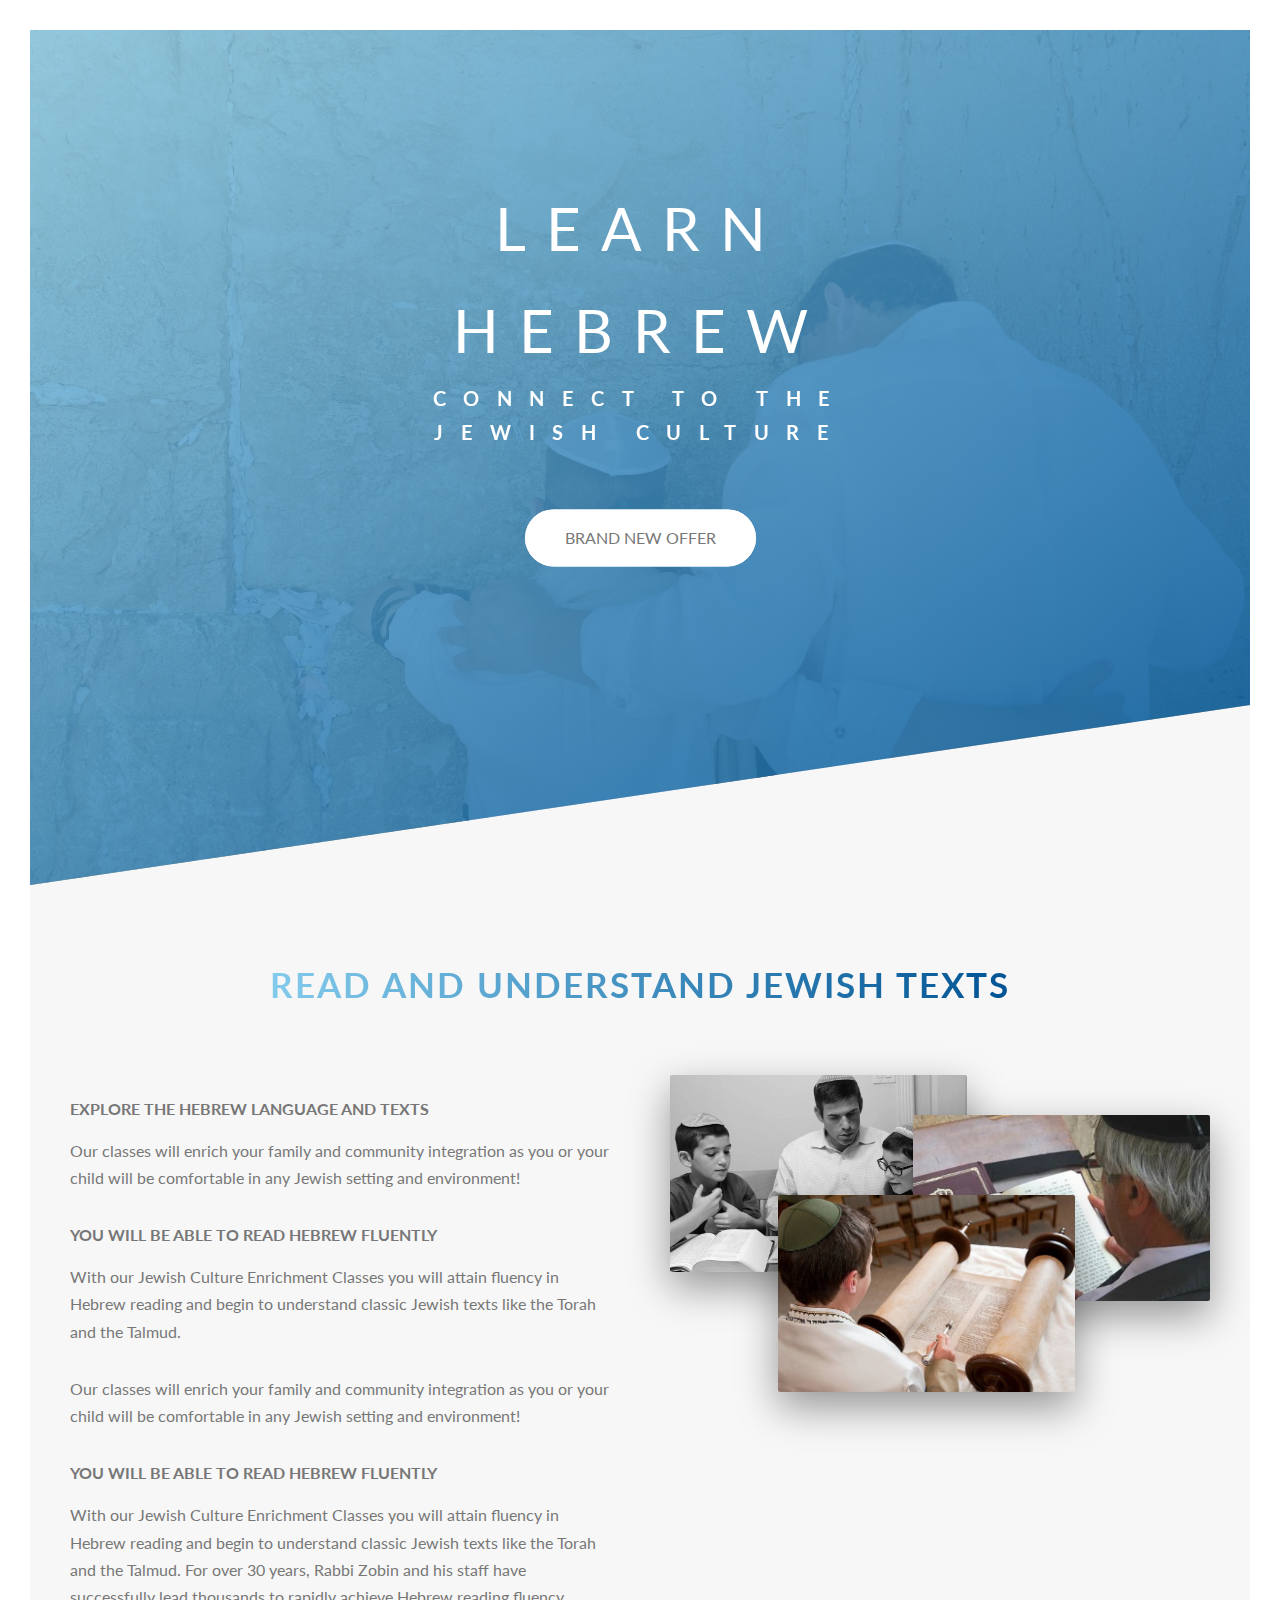
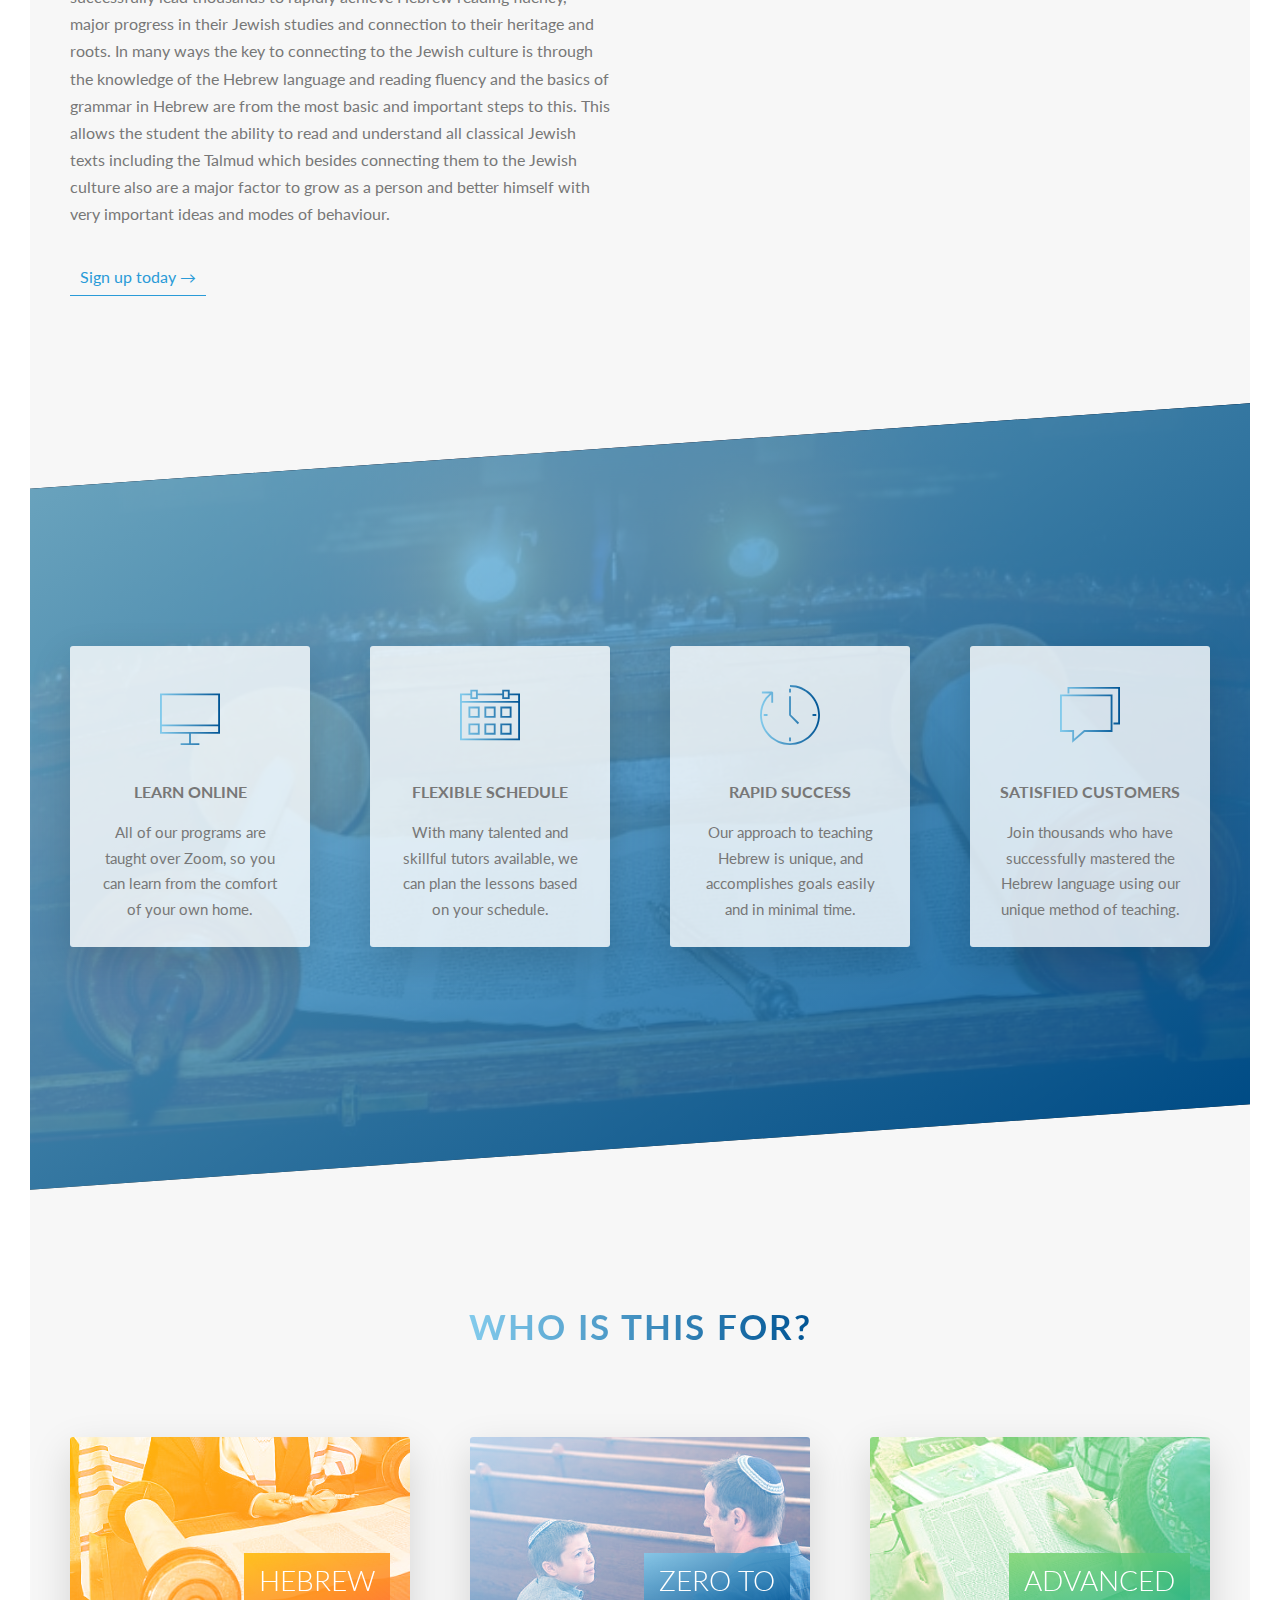
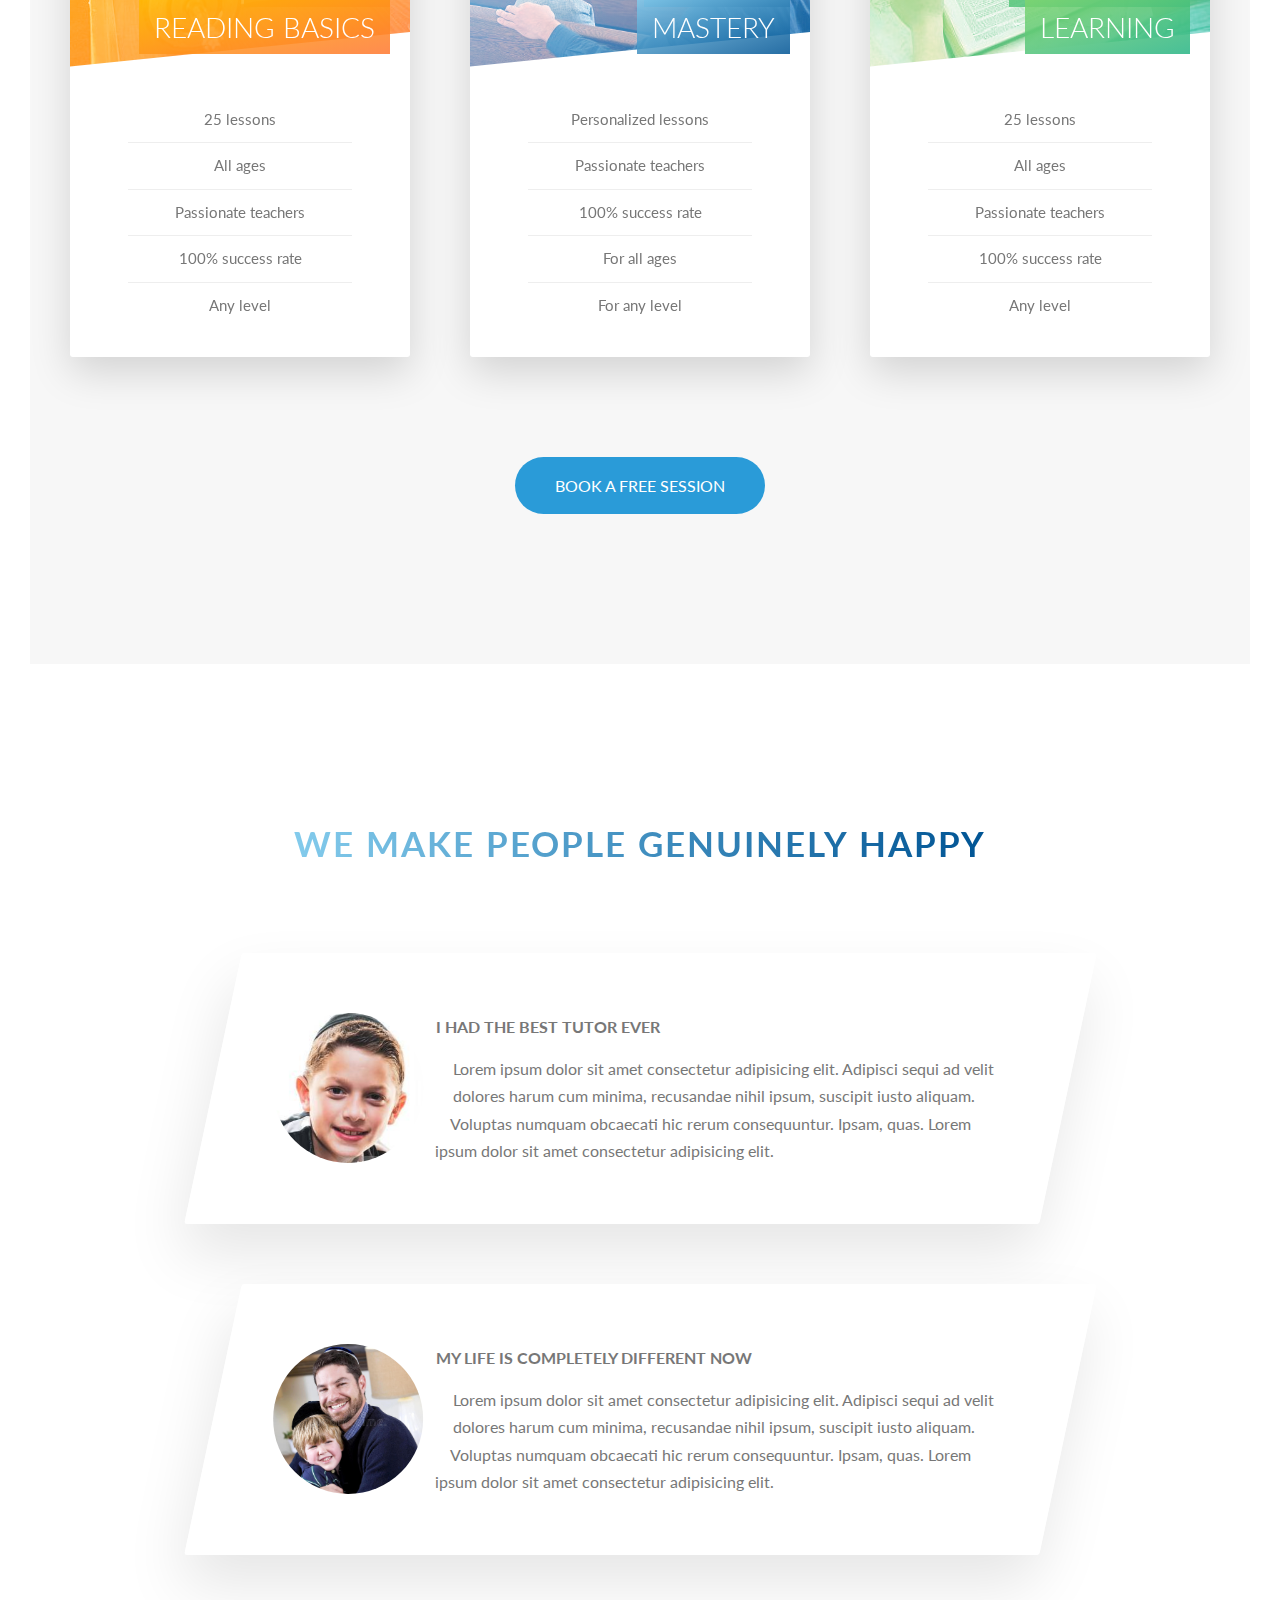
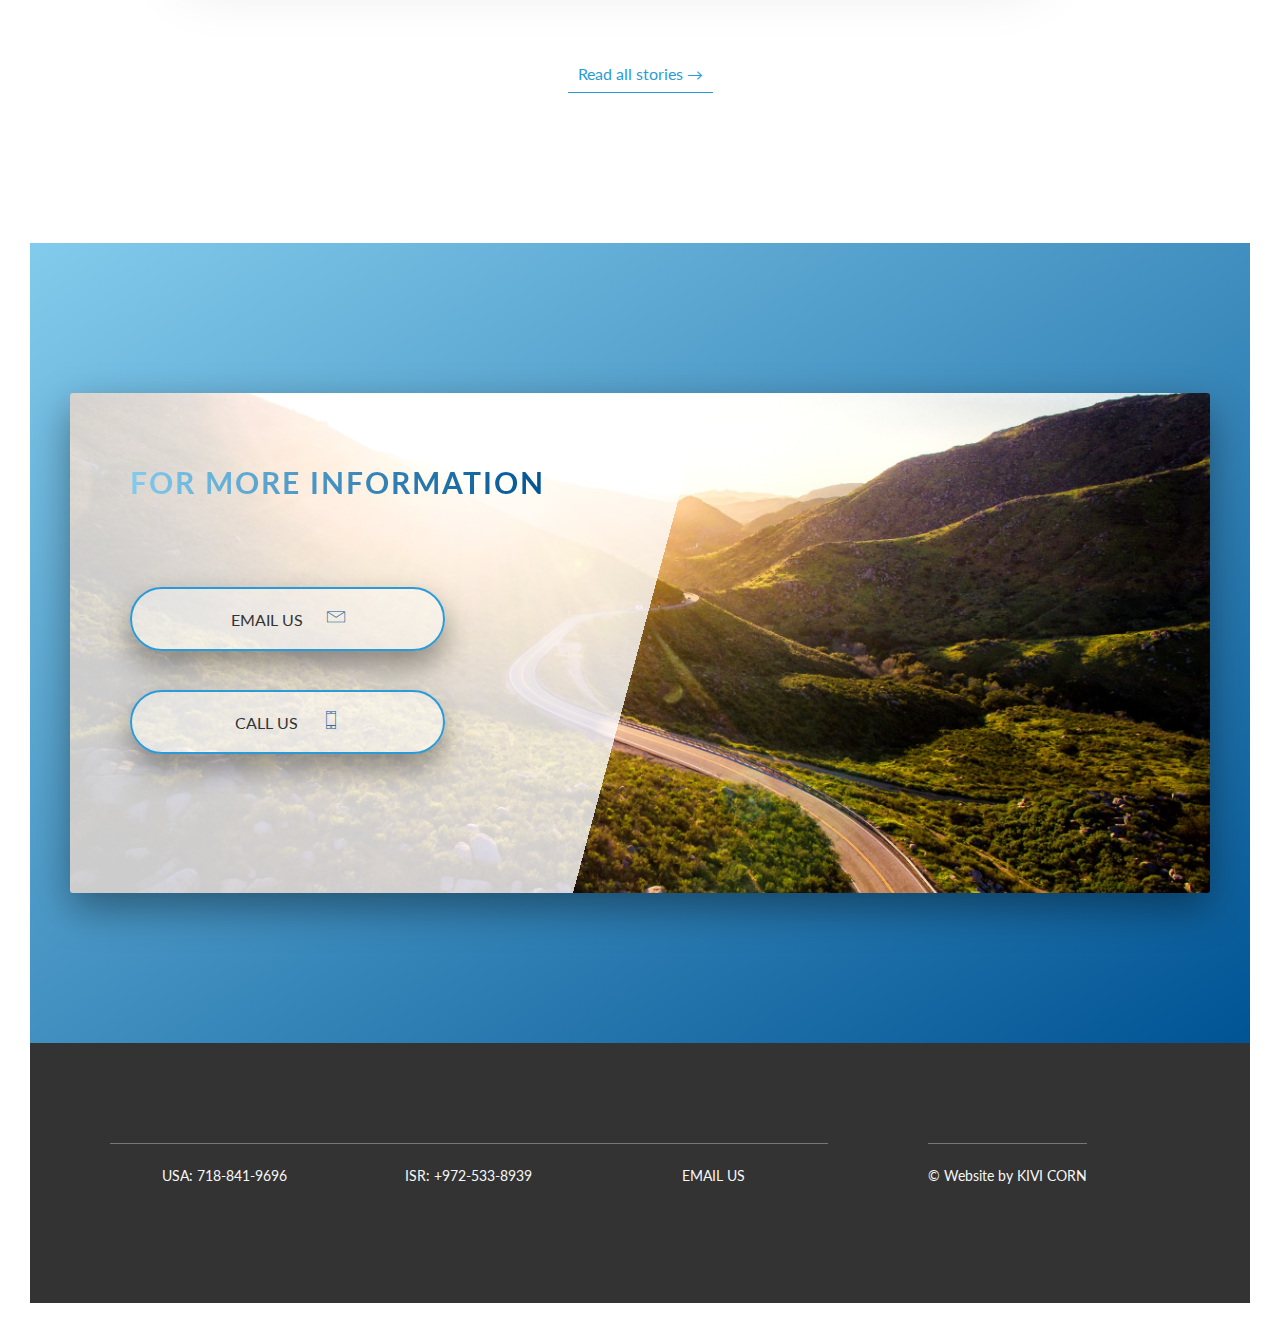
==== index.html @ 51cd217a "Add files via upload" ====
<!DOCTYPE html>
<html lang="en">
    <head>
        <meta charset="UTF-8">
        <meta name="viewport" content="width=device-width, initial-scale=1.0">
        
        <link href="https://fonts.googleapis.com/css?family=Lato:100,300,400,700,900" rel="stylesheet">

        <link rel="stylesheet" href="css/icon-font.css">
        <link rel="stylesheet" href="css/main.css">
        <link rel="icon" type="image/png" href="img/favicon16.ico">
        
        <title>Learn Hebrew and Jewish Texts</title>
    </head>
    <body>
        <header class="header">
            <!-- <div class="header__logo-box">
                <img src="img/logo-white.png" alt="Logo" class="header__logo">
            </div> -->

            <div class="header__text-box">
                <h1 class="heading-primary">
                    <span class="heading-primary--main">Learn Hebrew</span>
                    <span class="heading-primary--sub">Connect to the Jewish culture</span>
                </h1>
                <a href="#" class="btn btn--white btn--animated">Brand New Offer</a>
            </div>
        </header>
        <!-- Improve your reading and understanding of Jewish  -->
        <main>
            <section class="section-about">
                <div class="u-center-text u-margin-bottom-big">
                    <h2 class="heading-secondary">
                        Read and Understand Jewish texts
                    </h2>
                </div>
                <div class="row">
                    <div class="col">
                        <h3 class="heading-tertiary u-margin-bottom-small">Explore the Hebrew language and texts</h3>
                        <p class="paragraph">
                            Our classes will enrich your family and community integration as you or your child will be comfortable in any Jewish setting and environment!
                        </p>
                        <h3 class="heading-tertiary u-margin-bottom-small">You will be able to read Hebrew fluently</h3>
                        <p class="paragraph">
                            With our Jewish Culture Enrichment Classes you will attain fluency in Hebrew reading and begin to understand classic Jewish texts like the Torah and the Talmud.

                            <!-- In many ways the key to connecting to the Jewish culture is through the knowledge of the Hebrew language and reading fluency and the basics of grammar in Hebrew are from the most basic and important steps to this.

                            This allows the student the ability to read and understand all classical Jewish texts including the Talmud which besides connecting them to the Jewish culture also are a major factor to grow as a person and better himself with very important ideas and modes of behaviour. -->
                        </p>
                        <p class="paragraph">
                            Our classes will enrich your family and community integration as you or your child will be comfortable in any Jewish setting and environment!
                        </p>
                        <h3 class="heading-tertiary u-margin-bottom-small">You will be able to read Hebrew fluently</h3>
                        <p class="paragraph">
                            With our Jewish Culture Enrichment Classes you will attain fluency in Hebrew reading and begin to understand classic Jewish texts like the Torah and the Talmud.

                            <!-- In many ways the key to connecting to the Jewish culture is through the knowledge of the Hebrew language and reading fluency and the basics of grammar in Hebrew are from the most basic and important steps to this.

                            This allows the student the ability to read and understand all classical Jewish texts including the Talmud which besides connecting them to the Jewish culture also are a major factor to grow as a person and better himself with very important ideas and modes of behaviour. -->
                            For over 30 years, Rabbi Zobin and his staff have successfully lead thousands to rapidly achieve Hebrew reading fluency, major progress in their Jewish studies and connection to their heritage and roots. In many ways the key to connecting to the Jewish culture is through the knowledge of the Hebrew language and reading fluency and the basics of grammar in Hebrew are from the most basic and important steps to this. This allows the student the ability to read and understand all classical Jewish texts including the Talmud which besides connecting them to the Jewish culture also are a major factor to grow as a person and better himself with very important ideas and modes of behaviour.
                        </p>

                        <a href="#" class="btn-text">Sign up today &rarr;</a>
                    </div>
                    <div class="col">
                        <div class="composition">
                            <img src="img/img5.jpeg" alt="image" class="composition__photo composition__photo--p1">
                            <img src="img/man-praying.jpeg" alt="image" class="composition__photo composition__photo--p2">
                            <img src="img/barmitzvah.jpeg" alt="image" class="composition__photo composition__photo--p3">
                        </div>
                    </div>
                </div>
            </section>

            <section class="section-features">
                <div class="row">
                    <div class="col">
                        <div class="feature-box">
                            <i class="feature-box__icon icon-basic-display"></i>
                            <h3 class="heading-tertiary u-margin-bottom-small">Learn Online</h3>
                            <p class="feature-box__text">
                                All of our programs are taught over Zoom, so you can learn from the comfort of your own home.
                            </p>
                        </div>
                    </div>
                    <div class="col">
                        <div class="feature-box">
                            <i class="feature-box__icon icon-basic-calendar"></i>
                            <h3 class="heading-tertiary u-margin-bottom-small">Flexible Schedule</h3>
                            <p class="feature-box__text">
                                With many talented and skillful tutors available, we can plan the lessons based on your schedule.
                            </p>
                        </div>
                    </div>
                    <div class="col">
                        <div class="feature-box">
                            <i class="feature-box__icon icon-basic-clockwise"></i>
                            <h3 class="heading-tertiary u-margin-bottom-small">Rapid  Success</h3>
                            <p class="feature-box__text">
                                Our approach to teaching Hebrew is unique, and accomplishes goals easily and in minimal time.
                            </p>
                        </div>
                    </div>
                    <div class="col">
                        <div class="feature-box">
                            <i class="feature-box__icon icon-basic-message-multiple"></i>
                            <h3 class="heading-tertiary u-margin-bottom-small">Satisfied Customers</h3>
                            <p class="feature-box__text">
                                Join thousands who have successfully mastered the Hebrew language using our unique method of teaching.
                            </p>
                        </div>
                    </div>
                </div>
            </section>

            <section class="section-tours" id="section-tours">
                <div class="u-center-text u-margin-bottom-big">
                    <h2 class="heading-secondary">
                        Who is this for?
                    </h2>
                </div>

                <div class="row">
                    <div class="col">
                        <div class="card">
                            <div class="card__side card__side--front">
                                <div class="card__picture card__picture--1">
                                    &nbsp;
                                </div>
                                <h4 class="card__heading">
                                    <span class="card__heading-span card__heading-span--1">Hebrew Reading Basics</span>
                                    
                                </h4>
                                <div class="card__details">
                                    <ul>
                                        <li>25 lessons</li>
                                        <li>All ages</li>
                                        <li>Passionate teachers</li>
                                        <li>100% success rate</li>
                                        <li>Any level</li>
                                    </ul>
                                </div>
                            </div>
                            <div class="card__side card__side--back card__side--back-1">
                                <div class="card__cta">
                                    <div class="card__price-box">
                                        <p class="card__price-only">Only</p>
                                        <p class="card__price-value">$297</p>
                                    </div>
                                    <a href="#popup" class="btn btn--white">Book now!</a>
                                </div>
                            </div>
                        </div>
                    </div>
                    <div class="col">
                        <div class="card">
                            <div class="card__side card__side--front">
                                <div class="card__picture card__picture--2">
                                    &nbsp;
                                </div>
                                <h4 class="card__heading">
                                    <span class="card__heading-span card__heading-span--2">Zero to Mastery</span>
                                    
                                </h4>
                                <div class="card__details">
                                    <ul>
                                        <li>Personalized lessons</li>
                                        <li>Passionate teachers</li>
                                        <li>100% success rate</li>
                                        <li>For all ages</li>
                                        <li>For any level</li>
                                    </ul>
                                </div>
                            </div>
                            <div class="card__side card__side--back card__side--back-2">
                                <div class="card__cta">
                                    <div class="card__price-box">
                                        <p class="card__price-only">$497</p>
                                        <p class="card__price-value">FREE</p>
                                    </div>
                                    <a href="#popup" class="btn btn--white">Book now!</a>
                                </div>
                            </div>
                        </div>
                    </div>
                    <div class="col">
                        <div class="card">
                            <div class="card__side card__side--front">
                                <div class="card__picture card__picture--3">
                                    &nbsp;
                                </div>
                                <h4 class="card__heading">
                                    <span class="card__heading-span card__heading-span--3">Advanced Learning</span>
                                    
                                </h4>
                                <div class="card__details">
                                    <ul>
                                        <li>25 lessons</li>
                                        <li>All ages</li>
                                        <li>Passionate teachers</li>
                                        <li>100% success rate</li>
                                        <li>Any level</li>
                                    </ul>
                                </div>
                            </div>
                            <div class="card__side card__side--back card__side--back-3">
                                <div class="card__cta">
                                    <div class="card__price-box">
                                        <p class="card__price-only">Only</p>
                                        <p class="card__price-value">$897</p>
                                    </div>
                                    <a href="#popup" class="btn btn--white">Book now!</a>
                                </div>
                            </div>
                        </div>
                    </div>
                </div>

                <div class="u-center-text u-margin-top-huge">
                    <a href="#" class="btn btn--green">Book a Free session</a>
                </div>

            </section>

            <section class="section-stories">
                <div class="bg-video">
                    <video class="bg-video__content" autoplay muted loop>
                        <source src="img/headphones.mp4" type="video/mp4">
                        <!-- <source src="./img/video.webm" type="video/webm"> -->
                            Your browser is not supported!
                    </video>
                </div>

                <div class="u-center-text u-margin-bottom-big">
                    <h2 class="heading-secondary">
                        We make people genuinely happy
                    </h2>
                </div>

                <div class="row">
                    <div class="story">
                        <figure class="story__shape">
                            <img class="story__image story__image--1" src="img/boy.jpeg" alt="Person on a tour">
                            <figcaption class="story__caption">David stein</figcaption>
                        </figure>
                        <div class="story__text">
                            <h3 class="heading-tertiary u-margin-bottom-small">I had the best tutor ever</h3>
                            <p>
                                Lorem ipsum dolor sit amet consectetur adipisicing elit. Adipisci sequi ad velit dolores harum cum minima, recusandae nihil ipsum, suscipit iusto aliquam. Voluptas numquam obcaecati hic rerum consequuntur. Ipsam, quas.
                                Lorem ipsum dolor sit amet consectetur adipisicing elit.
                            </p>
                        </div>
                    </div>
                    <div class="story">
                        <figure class="story__shape">
                            <img class="story__image story__image--2" src="img/fatherandson.jpeg" alt="Person on a tour">
                            <figcaption class="story__caption">Mark Fabian</figcaption>
                        </figure>
                        <div class="story__text">
                            <h3 class="heading-tertiary u-margin-bottom-small">My life is completely different now</h3>
                            <p>
                                Lorem ipsum dolor sit amet consectetur adipisicing elit. Adipisci sequi ad velit dolores harum cum minima, recusandae nihil ipsum, suscipit iusto aliquam. Voluptas numquam obcaecati hic rerum consequuntur. Ipsam, quas.
                                Lorem ipsum dolor sit amet consectetur adipisicing elit.
                            </p>
                        </div>
                    </div>
                </div>

                <div class="u-center-text u-margin-top-huge">
                    <a href="#" class="btn-text">Read all stories &rarr;</a>
                </div>
            </section>

            <section class="section-contact">
                <div class="row">
                    <div class="contact">
                        <div class="contact__info">
                            <div class="u-margin-bottom-medium">
                                <h2 class="heading-secondary contact__heading">
                                    For More Information
                                </h2>
                            </div>
                            <!-- <div class="contact__item">
                                <a class="contact__link contact__link--1 btn" href="#" target="blank">
                                    Book a Free Lesson <i class="icon-basic-calendar contact__icon"></i>
                                </a>
                            </div> -->
                            <div class="contact__item">
                                <a class="contact__link contact__link--2 btn" href="mailto:machonkriah@gmail.com" target="blank">
                                    Email us <i class="icon-basic-mail contact__icon"></i>
                                </a>
                            </div>
                            <div class="contact__item">
                                <a class="contact__link contact__link--3 btn" href="tel:+17188419696" target="blank">
                                    Call us <i class="icon-basic-smartphone contact__icon"></i>
                                </a>
                            </div>
                        </div>
                    </div>
                </div>
            </section>
        </main>
        <footer class="footer">
            <div class="row">
                <div class="footer__col--1">
                    <div class="footer__navigation">
                        <ul class="footer__list">
                            <li class="footer__item"><a href="tel:+17188419696" class="footer__link">USA: 718-841-9696</a></li>
                            <li class="footer__item"><a href="tel:+9725338939" class="footer__link">ISR: +972-533-8939</a></li>
                            <li class="footer__item"><a href="mailto:machonkriah@gmail.com" class="footer__link">Email us</a></li>
                        </ul>
                    </div>
                </div>
                <div class="footer__col--2">
                    <p class="footer__copyright">
                        &copy Website by <a href="mailto:developer@bykivi.com" target="blank" class="footer__link">Kivi Corn</a>
                    </p>
                </div>
            </div>
        </footer>

        <div class="popup" id="popup">
            <div class="popup__content">
                <div class="popup__left">
                    <img src="img/kosel.jpeg" alt="tora photo" class="popup__img">
                    <img src="img/barmitzvah.jpeg" alt="tora photo" class="popup__img">
                </div>
                <div class="popup__right">
                    <a href="#section-tours" class="popup__close">&times;</a>
                    <h2 class="heading-secondary u-margin-bottom-small">Start learning now</h2>
                    <h3 class="heading-tertiary u-margin-bottom-small">Brand New Offer! &ndash; Free Sessions with our friendly staff</h3>
                    <p class="popup__text">
                        For over 30 years, Rabbi Zobin and his staff have successfully lead thousands to rapidly achieve Hebrew reading fluency, major progress in their Jewish studies and connection to their heritage and roots.
                        In many ways the key to connecting to the Jewish culture is through the knowledge of the Hebrew language and reading fluency and the basics of grammar in Hebrew are from the most basic and important steps to this.
                        This allows the student the ability to read and understand all classical Jewish texts including the Talmud which besides connecting them to the Jewish culture also are a major factor to grow as a person and better himself with very important ideas and modes of behaviour. 
                    </p>
                    <a href="#" class="btn btn--green">Book now</a>
                </div>
            </div>
        </div>
    </body>
</html>
---- css/icon-font.css ----
@charset "UTF-8";

@font-face {
  font-family: "linea-basic-10";
  src: url("fonts/linea-basic-10.eot");
  src: url("fonts/linea-basic-10.eot?#iefix") format("embedded-opentype"),
    url("fonts/linea-basic-10.woff") format("woff"),
    url("fonts/linea-basic-10.ttf") format("truetype"),
    url("fonts/linea-basic-10.svg#linea-basic-10") format("svg");
  font-weight: normal;
  font-style: normal;
}

[data-icon]:before {
  font-family: "linea-basic-10" !important;
  content: attr(data-icon);
  font-style: normal !important;
  font-weight: normal !important;
  font-variant: normal !important;
  text-transform: none !important;
  speak: none;
  line-height: 1;
  -webkit-font-smoothing: antialiased;
  -moz-osx-font-smoothing: grayscale;
}

[class^="icon-"]:before,
[class*=" icon-"]:before {
  font-family: "linea-basic-10" !important;
  font-style: normal !important;
  font-weight: normal !important;
  font-variant: normal !important;
  text-transform: none !important;
  speak: none;
  line-height: 1;
  -webkit-font-smoothing: antialiased;
  -moz-osx-font-smoothing: grayscale;
}

.icon-basic-accelerator:before {
  content: "a";
}
.icon-basic-alarm:before {
  content: "b";
}
.icon-basic-anchor:before {
  content: "c";
}
.icon-basic-anticlockwise:before {
  content: "d";
}
.icon-basic-archive:before {
  content: "e";
}
.icon-basic-archive-full:before {
  content: "f";
}
.icon-basic-ban:before {
  content: "g";
}
.icon-basic-battery-charge:before {
  content: "h";
}
.icon-basic-battery-empty:before {
  content: "i";
}
.icon-basic-battery-full:before {
  content: "j";
}
.icon-basic-battery-half:before {
  content: "k";
}
.icon-basic-bolt:before {
  content: "l";
}
.icon-basic-book:before {
  content: "m";
}
.icon-basic-book-pen:before {
  content: "n";
}
.icon-basic-book-pencil:before {
  content: "o";
}
.icon-basic-bookmark:before {
  content: "p";
}
.icon-basic-calculator:before {
  content: "q";
}
.icon-basic-calendar:before {
  content: "r";
}
.icon-basic-cards-diamonds:before {
  content: "s";
}
.icon-basic-cards-hearts:before {
  content: "t";
}
.icon-basic-case:before {
  content: "u";
}
.icon-basic-chronometer:before {
  content: "v";
}
.icon-basic-clessidre:before {
  content: "w";
}
.icon-basic-clock:before {
  content: "x";
}
.icon-basic-clockwise:before {
  content: "y";
}
.icon-basic-cloud:before {
  content: "z";
}
.icon-basic-clubs:before {
  content: "A";
}
.icon-basic-compass:before {
  content: "B";
}
.icon-basic-cup:before {
  content: "C";
}
.icon-basic-diamonds:before {
  content: "D";
}
.icon-basic-display:before {
  content: "E";
}
.icon-basic-download:before {
  content: "F";
}
.icon-basic-exclamation:before {
  content: "G";
}
.icon-basic-eye:before {
  content: "H";
}
.icon-basic-eye-closed:before {
  content: "I";
}
.icon-basic-female:before {
  content: "J";
}
.icon-basic-flag1:before {
  content: "K";
}
.icon-basic-flag2:before {
  content: "L";
}
.icon-basic-floppydisk:before {
  content: "M";
}
.icon-basic-folder:before {
  content: "N";
}
.icon-basic-folder-multiple:before {
  content: "O";
}
.icon-basic-gear:before {
  content: "P";
}
.icon-basic-geolocalize-01:before {
  content: "Q";
}
.icon-basic-geolocalize-05:before {
  content: "R";
}
.icon-basic-globe:before {
  content: "S";
}
.icon-basic-gunsight:before {
  content: "T";
}
.icon-basic-hammer:before {
  content: "U";
}
.icon-basic-headset:before {
  content: "V";
}
.icon-basic-heart:before {
  content: "W";
}
.icon-basic-heart-broken:before {
  content: "X";
}
.icon-basic-helm:before {
  content: "Y";
}
.icon-basic-home:before {
  content: "Z";
}
.icon-basic-info:before {
  content: "0";
}
.icon-basic-ipod:before {
  content: "1";
}
.icon-basic-joypad:before {
  content: "2";
}
.icon-basic-key:before {
  content: "3";
}
.icon-basic-keyboard:before {
  content: "4";
}
.icon-basic-laptop:before {
  content: "5";
}
.icon-basic-life-buoy:before {
  content: "6";
}
.icon-basic-lightbulb:before {
  content: "7";
}
.icon-basic-link:before {
  content: "8";
}
.icon-basic-lock:before {
  content: "9";
}
.icon-basic-lock-open:before {
  content: "!";
}
.icon-basic-magic-mouse:before {
  content: '"';
}
.icon-basic-magnifier:before {
  content: "#";
}
.icon-basic-magnifier-minus:before {
  content: "$";
}
.icon-basic-magnifier-plus:before {
  content: "%";
}
.icon-basic-mail:before {
  content: "&";
}
.icon-basic-mail-multiple:before {
  content: "'";
}
.icon-basic-mail-open:before {
  content: "(";
}
.icon-basic-mail-open-text:before {
  content: ")";
}
.icon-basic-male:before {
  content: "*";
}
.icon-basic-map:before {
  content: "+";
}
.icon-basic-message:before {
  content: ",";
}
.icon-basic-message-multiple:before {
  content: "-";
}
.icon-basic-message-txt:before {
  content: ".";
}
.icon-basic-mixer2:before {
  content: "/";
}
.icon-basic-mouse:before {
  content: ":";
}
.icon-basic-notebook:before {
  content: ";";
}
.icon-basic-notebook-pen:before {
  content: "<";
}
.icon-basic-notebook-pencil:before {
  content: "=";
}
.icon-basic-paperplane:before {
  content: ">";
}
.icon-basic-pencil-ruler:before {
  content: "?";
}
.icon-basic-pencil-ruler-pen:before {
  content: "@";
}
.icon-basic-photo:before {
  content: "[";
}
.icon-basic-picture:before {
  content: "]";
}
.icon-basic-picture-multiple:before {
  content: "^";
}
.icon-basic-pin1:before {
  content: "_";
}
.icon-basic-pin2:before {
  content: "`";
}
.icon-basic-postcard:before {
  content: "{";
}
.icon-basic-postcard-multiple:before {
  content: "|";
}
.icon-basic-printer:before {
  content: "}";
}
.icon-basic-question:before {
  content: "~";
}
.icon-basic-rss:before {
  content: "\\";
}
.icon-basic-server:before {
  content: "\e000";
}
.icon-basic-server2:before {
  content: "\e001";
}
.icon-basic-server-cloud:before {
  content: "\e002";
}
.icon-basic-server-download:before {
  content: "\e003";
}
.icon-basic-server-upload:before {
  content: "\e004";
}
.icon-basic-settings:before {
  content: "\e005";
}
.icon-basic-share:before {
  content: "\e006";
}
.icon-basic-sheet:before {
  content: "\e007";
}
.icon-basic-sheet-multiple:before {
  content: "\e008";
}
.icon-basic-sheet-pen:before {
  content: "\e009";
}
.icon-basic-sheet-pencil:before {
  content: "\e00a";
}
.icon-basic-sheet-txt:before {
  content: "\e00b";
}
.icon-basic-signs:before {
  content: "\e00c";
}
.icon-basic-smartphone:before {
  content: "\e00d";
}
.icon-basic-spades:before {
  content: "\e00e";
}
.icon-basic-spread:before {
  content: "\e00f";
}
.icon-basic-spread-bookmark:before {
  content: "\e010";
}
.icon-basic-spread-text:before {
  content: "\e011";
}
.icon-basic-spread-text-bookmark:before {
  content: "\e012";
}
.icon-basic-star:before {
  content: "\e013";
}
.icon-basic-tablet:before {
  content: "\e014";
}
.icon-basic-target:before {
  content: "\e015";
}
.icon-basic-todo:before {
  content: "\e016";
}
.icon-basic-todo-pen:before {
  content: "\e017";
}
.icon-basic-todo-pencil:before {
  content: "\e018";
}
.icon-basic-todo-txt:before {
  content: "\e019";
}
.icon-basic-todolist-pen:before {
  content: "\e01a";
}
.icon-basic-todolist-pencil:before {
  content: "\e01b";
}
.icon-basic-trashcan:before {
  content: "\e01c";
}
.icon-basic-trashcan-full:before {
  content: "\e01d";
}
.icon-basic-trashcan-refresh:before {
  content: "\e01e";
}
.icon-basic-trashcan-remove:before {
  content: "\e01f";
}
.icon-basic-upload:before {
  content: "\e020";
}
.icon-basic-usb:before {
  content: "\e021";
}
.icon-basic-video:before {
  content: "\e022";
}
.icon-basic-watch:before {
  content: "\e023";
}
.icon-basic-webpage:before {
  content: "\e024";
}
.icon-basic-webpage-img-txt:before {
  content: "\e025";
}
.icon-basic-webpage-multiple:before {
  content: "\e026";
}
.icon-basic-webpage-txt:before {
  content: "\e027";
}
.icon-basic-world:before {
  content: "\e028";
}
---- css/main.css ----
@-webkit-keyframes moveInLeft {
  0% {
    opacity: 0;
    -webkit-transform: translateX(-10rem);
            transform: translateX(-10rem);
  }
  80% {
    -webkit-transform: translateX(1rem);
            transform: translateX(1rem);
  }
  100% {
    opacity: 1;
    -webkit-transform: translateX(0);
            transform: translateX(0);
  }
}

@keyframes moveInLeft {
  0% {
    opacity: 0;
    -webkit-transform: translateX(-10rem);
            transform: translateX(-10rem);
  }
  80% {
    -webkit-transform: translateX(1rem);
            transform: translateX(1rem);
  }
  100% {
    opacity: 1;
    -webkit-transform: translateX(0);
            transform: translateX(0);
  }
}

@-webkit-keyframes moveInRight {
  0% {
    opacity: 0;
    -webkit-transform: translateX(10rem);
            transform: translateX(10rem);
  }
  80% {
    -webkit-transform: translateX(-1rem);
            transform: translateX(-1rem);
  }
  100% {
    opacity: 1;
    -webkit-transform: translateX(0);
            transform: translateX(0);
  }
}

@keyframes moveInRight {
  0% {
    opacity: 0;
    -webkit-transform: translateX(10rem);
            transform: translateX(10rem);
  }
  80% {
    -webkit-transform: translateX(-1rem);
            transform: translateX(-1rem);
  }
  100% {
    opacity: 1;
    -webkit-transform: translateX(0);
            transform: translateX(0);
  }
}

@-webkit-keyframes moveInBottom {
  0% {
    opacity: 0;
    -webkit-transform: translateY(3rem);
            transform: translateY(3rem);
  }
  100% {
    opacity: 1;
    -webkit-transform: translateX(0);
            transform: translateX(0);
  }
}

@keyframes moveInBottom {
  0% {
    opacity: 0;
    -webkit-transform: translateY(3rem);
            transform: translateY(3rem);
  }
  100% {
    opacity: 1;
    -webkit-transform: translateX(0);
            transform: translateX(0);
  }
}

*,
*::after,
*::before {
  margin: 0;
  padding: 0;
  -webkit-box-sizing: inherit;
          box-sizing: inherit;
}

html {
  font-size: 62.5%;
}

body {
  -webkit-box-sizing: border-box;
          box-sizing: border-box;
}

body {
  font-family: "Lato", sans-serif;
  font-weight: 400;
  line-height: 1.7;
  color: #777;
  padding: 3rem;
}

.heading-primary {
  color: #fff;
  text-transform: uppercase;
  -webkit-backface-visibility: hidden;
          backface-visibility: hidden;
  margin-bottom: 6rem;
}

.heading-primary--main {
  display: block;
  font-size: 6rem;
  font-weight: 400;
  letter-spacing: 2rem;
  -webkit-animation: moveInLeft 1s ease-out;
          animation: moveInLeft 1s ease-out;
}

.heading-primary--sub {
  display: block;
  font-size: 2rem;
  font-weight: 700;
  letter-spacing: 1.75rem;
  -webkit-animation: moveInRight 1s ease-out;
          animation: moveInRight 1s ease-out;
}

.heading-secondary {
  font-size: 3.5rem;
  text-transform: uppercase;
  font-weight: 700;
  background-image: -webkit-gradient(linear, left top, right top, from(#83cbec), to(#005494));
  background-image: linear-gradient(to right, #83cbec, #005494);
  display: inline-block;
  -webkit-background-clip: text;
  color: transparent;
  letter-spacing: 2px;
  -webkit-transition: all 0.2s;
  transition: all 0.2s;
}

.heading-secondary:hover {
  -webkit-transform: skewY(2deg) skewX(15deg) scale(1.1);
          transform: skewY(2deg) skewX(15deg) scale(1.1);
  text-shadow: 0.5rem 1rem 2rem rgba(0, 0, 0, 0.2);
}

.heading-tertiary {
  font-size: 1.6rem;
  font-weight: 700;
  text-transform: uppercase;
}

.paragraph {
  font-size: 1.6rem;
}

.paragraph:not(:last-child) {
  margin-bottom: 3rem;
}

.u-center-text {
  text-align: center;
}

.u-margin-bottom-small {
  margin-bottom: 1.5rem;
}

.u-margin-bottom-medium {
  margin-bottom: 4rem;
}

.u-margin-bottom-big {
  margin-bottom: 8rem;
}

.u-margin-top-big {
  margin-top: 8rem;
}

.u-margin-top-huge {
  margin-top: 10rem;
}

.bg-video {
  position: absolute;
  top: 0;
  left: 0;
  height: 100%;
  width: 100%;
  z-index: -1;
  opacity: 0.4;
  overflow: hidden;
}

.bg-video__content {
  height: 100%;
  width: 100%;
  -o-object-fit: cover;
     object-fit: cover;
}

.btn:link, .btn:visited {
  text-transform: uppercase;
  text-decoration: none;
  padding: 1.5rem 4rem;
  display: inline-block;
  border-radius: 10rem;
  -webkit-transition: all 0.2s ease-out;
  transition: all 0.2s ease-out;
  position: relative;
  font-size: 1.6rem;
}

.btn:hover {
  -webkit-transform: translateY(-3px);
          transform: translateY(-3px);
  -webkit-box-shadow: 0 1rem 2rem rgba(0, 0, 0, 0.2);
          box-shadow: 0 1rem 2rem rgba(0, 0, 0, 0.2);
}

.btn:hover::after {
  -webkit-transform: scaleX(1.4) scaleY(1.6);
          transform: scaleX(1.4) scaleY(1.6);
  opacity: 0;
}

.btn:active {
  -webkit-transform: translateY(-1px);
          transform: translateY(-1px);
  -webkit-box-shadow: 0 0.5rem 1rem rgba(0, 0, 0, 0.2);
          box-shadow: 0 0.5rem 1rem rgba(0, 0, 0, 0.2);
}

.btn--white {
  background-color: #fff;
  color: #777;
}

.btn--white::after {
  background-color: #fff;
}

.btn--green {
  background-color: #2a9bd8;
  color: #fff;
}

.btn--green::after {
  background-color: #2a9bd8;
}

.btn::after {
  content: "";
  display: inline-block;
  height: 100%;
  width: 100%;
  border-radius: 10rem;
  position: absolute;
  top: 0;
  left: 0;
  z-index: -1;
  -webkit-transition: all 0.4s ease-out;
  transition: all 0.4s ease-out;
}

.btn--animated {
  -webkit-animation: moveInBottom 0.5s ease-out 0.75s;
          animation: moveInBottom 0.5s ease-out 0.75s;
  -webkit-animation-fill-mode: backwards;
          animation-fill-mode: backwards;
}

.btn-text:link, .btn-text:visited {
  color: #2a9bd8;
  display: inline-block;
  text-decoration: none;
  border-bottom: 1px solid #2a9bd8;
  padding: 0.5rem 1rem;
  font-size: 1.6rem;
  -webkit-transition: all 0.2s;
  transition: all 0.2s;
}

.btn-text:hover {
  background: #2a9bd8;
  color: #fff;
  -webkit-box-shadow: 0 1rem 2rem rgba(0, 0, 0, 0.15);
          box-shadow: 0 1rem 2rem rgba(0, 0, 0, 0.15);
  -webkit-transform: translateY(-2px);
          transform: translateY(-2px);
}

.btn-text:active {
  -webkit-box-shadow: 0 0.5rem 1rem rgba(0, 0, 0, 0.15);
          box-shadow: 0 0.5rem 1rem rgba(0, 0, 0, 0.15);
  -webkit-transform: translateY(0);
          transform: translateY(0);
}

.contact__link {
  display: inline-block;
  width: 70%;
  padding: 1.8rem;
  -webkit-box-shadow: 0 1.5rem 3rem rgba(0, 0, 0, 0.4);
          box-shadow: 0 1.5rem 3rem rgba(0, 0, 0, 0.4);
  color: #eee;
  text-align: center;
  text-transform: capitalize;
  text-decoration: none;
  font-size: 1.8rem;
  border: 2px solid #2a9bd8;
  color: #333;
  background-color: rgba(255, 255, 255, 0.4);
}

.contact__link::after {
  background-color: #eee;
}

.composition {
  position: relative;
}

.composition__photo {
  width: 55%;
  -webkit-box-shadow: 0 1.5rem 4rem rgba(0, 0, 0, 0.4);
          box-shadow: 0 1.5rem 4rem rgba(0, 0, 0, 0.4);
  border-radius: 2px;
  position: absolute;
  -webkit-transition: all 0.2s;
  transition: all 0.2s;
  z-index: 10;
  outline-offset: 2rem;
}

.composition__photo--p1 {
  left: 0;
  top: -2rem;
}

.composition__photo--p2 {
  right: 0;
  top: 2rem;
}

.composition__photo--p3 {
  left: 20%;
  top: 10rem;
}

.composition__photo:hover {
  -webkit-transform: scale(1.05) translateY(-0.5rem);
          transform: scale(1.05) translateY(-0.5rem);
  -webkit-box-shadow: 0 2.5rem 4rem rgba(0, 0, 0, 0.5);
          box-shadow: 0 2.5rem 4rem rgba(0, 0, 0, 0.5);
  z-index: 20;
  outline: 1.5rem solid #2a9bd8;
}

.composition:hover .composition__photo:not(:hover) {
  -webkit-transform: scale(0.95);
          transform: scale(0.95);
}

.feature-box {
  background-color: rgba(255, 255, 255, 0.8);
  font-size: 1.5rem;
  padding: 2.5rem;
  text-align: center;
  border-radius: 3px;
  -webkit-box-shadow: 0 1.5rem 4rem rgba(0, 0, 0, 0.15);
          box-shadow: 0 1.5rem 4rem rgba(0, 0, 0, 0.15);
  -webkit-transition: -webkit-transform 0.3s;
  transition: -webkit-transform 0.3s;
  transition: transform 0.3s;
  transition: transform 0.3s, -webkit-transform 0.3s;
}

.feature-box__icon {
  font-size: 6rem;
  margin-bottom: 0.5rem;
  background-image: -webkit-gradient(linear, left top, right top, from(#83cbec), to(#005494));
  background-image: linear-gradient(to right, #83cbec, #005494);
  display: inline-block;
  -webkit-background-clip: text;
  color: transparent;
}

.feature-box:hover {
  -webkit-transform: translateY(-1.5rem) scale(1.03);
          transform: translateY(-1.5rem) scale(1.03);
}

.card {
  -webkit-perspective: 150rem;
          perspective: 150rem;
  -moz-perspective: 150rem;
  position: relative;
  height: 52rem;
}

.card__side {
  height: 52rem;
  -webkit-transition: all 0.8s ease;
  transition: all 0.8s ease;
  position: absolute;
  top: 0;
  left: 0;
  width: 100%;
  -webkit-backface-visibility: hidden;
          backface-visibility: hidden;
  border-radius: 3px;
  -webkit-box-shadow: 0 1.5rem 4rem rgba(0, 0, 0, 0.15);
          box-shadow: 0 1.5rem 4rem rgba(0, 0, 0, 0.15);
  overflow: hidden;
}

.card__side--front {
  background-color: #fff;
}

.card__side--back {
  -webkit-transform: rotateY(180deg);
          transform: rotateY(180deg);
}

.card__side--back-1 {
  background-image: -webkit-gradient(linear, left top, right bottom, from(#ffb900), to(#ff7730));
  background-image: linear-gradient(to right bottom, #ffb900, #ff7730);
}

.card__side--back-2 {
  background-image: -webkit-gradient(linear, left top, right bottom, from(#83cbec), to(#005494));
  background-image: linear-gradient(to right bottom, #83cbec, #005494);
}

.card__side--back-3 {
  background-image: -webkit-gradient(linear, left top, right bottom, from(#7ed56f), to(#28b485));
  background-image: linear-gradient(to right bottom, #7ed56f, #28b485);
}

.card:hover .card__side--front {
  -webkit-transform: rotateY(-180deg);
          transform: rotateY(-180deg);
}

.card:hover .card__side--back {
  -webkit-transform: rotateY(0);
          transform: rotateY(0);
}

.card__picture {
  background-size: cover;
  height: 23rem;
  background-blend-mode: screen;
  -webkit-clip-path: polygon(0 0, 100% 0, 100% 85%, 0 100%);
  clip-path: polygon(0 0, 100% 0, 100% 85%, 0 100%);
}

.card__picture--1 {
  background-image: -webkit-gradient(linear, left top, right bottom, from(#ffb900), to(#ff7730)), url(../img/barmitzva-boy.jpg);
  background-image: linear-gradient(to right bottom, #ffb900, #ff7730), url(../img/barmitzva-boy.jpg);
  background-position: bottom;
}

.card__picture--2 {
  background-image: -webkit-gradient(linear, left top, right bottom, from(#83cbec), to(#005494)), url(../img/shul.jpg);
  background-image: linear-gradient(to right bottom, #83cbec, #005494), url(../img/shul.jpg);
}

.card__picture--3 {
  background-image: -webkit-gradient(linear, left top, right bottom, from(#7ed56f), to(#28b485)), url(../img/learning-talmud.jpg);
  background-image: linear-gradient(to right bottom, #7ed56f, #28b485), url(../img/learning-talmud.jpg);
}

.card__heading {
  font-size: 2.8rem;
  font-weight: 300;
  text-transform: uppercase;
  color: #fff;
  position: absolute;
  top: 12rem;
  right: 2rem;
  text-align: right;
  width: 75%;
}

.card__heading-span {
  padding: 1rem 1.5rem;
  -webkit-box-decoration-break: clone;
  box-decoration-break: clone;
}

.card__heading-span--1 {
  background-image: -webkit-gradient(linear, left top, right bottom, from(rgba(255, 185, 0, 0.85)), to(rgba(255, 119, 48, 0.85)));
  background-image: linear-gradient(to right bottom, rgba(255, 185, 0, 0.85), rgba(255, 119, 48, 0.85));
}

.card__heading-span--2 {
  background-image: -webkit-gradient(linear, left top, right bottom, from(rgba(131, 203, 236, 0.85)), to(rgba(0, 84, 148, 0.85)));
  background-image: linear-gradient(to right bottom, rgba(131, 203, 236, 0.85), rgba(0, 84, 148, 0.85));
}

.card__heading-span--3 {
  background-image: -webkit-gradient(linear, left top, right bottom, from(rgba(126, 213, 111, 0.85)), to(rgba(40, 180, 133, 0.85)));
  background-image: linear-gradient(to right bottom, rgba(126, 213, 111, 0.85), rgba(40, 180, 133, 0.85));
}

.card__details {
  padding: 3rem;
}

.card__details ul {
  list-style: none;
  width: 80%;
  margin: auto;
}

.card__details li {
  text-align: center;
  font-size: 1.5rem;
  padding: 1rem;
}

.card__details li:not(:last-child) {
  border-bottom: 1px solid #eee;
}

.card__cta {
  position: absolute;
  top: 50%;
  left: 50%;
  -webkit-transform: translate(-50%, -50%);
          transform: translate(-50%, -50%);
  width: 90%;
  text-align: center;
}

.card__price-box {
  text-align: center;
  margin-bottom: 8rem;
  color: #fff;
}

.card__price-only {
  font-size: 1.4rem;
  text-transform: uppercase;
}

.card__price-value {
  font-size: 6rem;
  font-weight: 100;
}

.popup {
  height: 100vh;
  width: 100%;
  position: fixed;
  top: 0;
  left: 0;
  background-color: rgba(0, 0, 0, 0.8);
  z-index: 999;
  opacity: 0;
  visibility: hidden;
  -webkit-transition: all 0.5s;
  transition: all 0.5s;
}

.popup__content {
  position: absolute;
  top: 50%;
  left: 50%;
  -webkit-transform: translate(-50%, -50%);
          transform: translate(-50%, -50%);
  width: 75%;
  height: 50rem;
  background-color: #fff;
  -webkit-box-shadow: 0 2rem 4rem rgba(0, 0, 0, 0.2);
          box-shadow: 0 2rem 4rem rgba(0, 0, 0, 0.2);
  border-radius: 3px;
  display: table;
  overflow: hidden;
  padding: 2rem;
  opacity: 0;
  -webkit-transform: translate(-50%, -50%) scale(0.25);
          transform: translate(-50%, -50%) scale(0.25);
  -webkit-transition: all 0.4s 0.2s;
  transition: all 0.4s 0.2s;
}

.popup__left {
  width: 33.33333%;
  display: table-cell;
  vertical-align: middle;
}

.popup__right {
  width: 66.66666%;
  display: table-cell;
  vertical-align: middle;
  padding: 3rem 5rem;
}

.popup__img {
  display: block;
  width: 100%;
}

.popup__text {
  font-size: 1.4rem;
  margin-bottom: 4rem;
  -webkit-column-count: 2;
          column-count: 2;
  -webkit-column-gap: 4rem;
          column-gap: 4rem;
  -webkit-column-rule: 1px solid #eee;
          column-rule: 1px solid #eee;
  -ms-hyphens: auto;
  -webkit-hyphens: auto;
  hyphens: auto;
}

.popup:target {
  opacity: 1;
  visibility: visible;
}

.popup:target .popup__content {
  opacity: 1;
  -webkit-transform: translate(-50%, -50%) scale(1);
          transform: translate(-50%, -50%) scale(1);
}

.popup__close:link, .popup__close:visited {
  color: #777;
  position: absolute;
  top: 2.5rem;
  right: 2.5rem;
  font-size: 3rem;
  text-decoration: none;
  display: inline-block;
  -webkit-transition: all 0.2s;
  transition: all 0.2s;
  line-height: 1;
}

.popup__close:hover {
  color: #2a9bd8;
}

.story {
  width: 75%;
  margin: 0 auto;
  -webkit-box-shadow: 0 3rem 6rem rgba(0, 0, 0, 0.1);
          box-shadow: 0 3rem 6rem rgba(0, 0, 0, 0.1);
  background-color: rgba(255, 255, 255, 0.8);
  border-radius: 3px;
  padding: 6rem;
  padding-left: 9rem;
  font-size: 1.6rem;
  -webkit-transform: skewX(-12deg);
          transform: skewX(-12deg);
}

.story__shape {
  width: 15rem;
  height: 15rem;
  float: left;
  shape-outside: circle(50% at 50% 50%);
  -webkit-clip-path: circle(50% at 50% 50%);
  clip-path: circle(50% at 50% 50%);
  -webkit-transform: translateX(-3rem) skewX(12deg);
          transform: translateX(-3rem) skewX(12deg);
  position: relative;
}

.story__image {
  height: 100%;
  -webkit-transition: all 0.5s;
  transition: all 0.5s;
}

.story__image--1 {
  -webkit-transform: translate(-8.5rem, 4rem) scale(1.7);
          transform: translate(-8.5rem, 4rem) scale(1.7);
}

.story__image--2 {
  -webkit-transform: translateX(2.5rem) scale(1.5);
          transform: translateX(2.5rem) scale(1.5);
}

.story__text {
  -webkit-transform: skewX(12deg);
          transform: skewX(12deg);
}

.story__caption {
  position: absolute;
  top: 50%;
  left: 50%;
  -webkit-transform: translate(-50%, 20%);
          transform: translate(-50%, 20%);
  opacity: 0;
  -webkit-transition: all 0.5s ease;
  transition: all 0.5s ease;
  color: #fff;
  text-transform: uppercase;
  font-size: 1.7rem;
  text-align: center;
}

.story:hover .story__caption {
  -webkit-transform: translate(-50%, -50%);
          transform: translate(-50%, -50%);
  opacity: 1;
}

.story:hover .story__image {
  -webkit-filter: blur(3px) brightness(80%);
          filter: blur(3px) brightness(80%);
}

.story:hover .story__image--1 {
  -webkit-transform: translateX(-6rem) scale(1);
          transform: translateX(-6rem) scale(1);
}

.story:hover .story__image--2 {
  -webkit-transform: translateX(2.5rem) scale(1.4);
          transform: translateX(2.5rem) scale(1.4);
}

.changed-image {
  -webkit-filter: blur(3px) brightness(80%);
          filter: blur(3px) brightness(80%);
}

.footer {
  background-color: #333;
  padding: 10rem 2rem;
  font-size: 1.4rem;
  color: #f7f7f7;
}

.footer__col--1 {
  width: 70%;
  text-align: center;
}

.footer__navigation {
  border-top: 1px solid #777;
  padding-top: 2rem;
  display: inline-block;
  width: 90%;
}

.footer__list {
  list-style: none;
  display: -webkit-box;
  display: -ms-flexbox;
  display: flex;
  -ms-flex-wrap: wrap;
      flex-wrap: wrap;
}

.footer__item {
  display: inline-block;
  -webkit-box-flex: 1;
      -ms-flex: 1;
          flex: 1;
}

.footer__item:not(:last-child) {
  margin-right: 1.5rem;
}

.footer__link:link, .footer__link:visited {
  background-color: #333;
  color: #f7f7f7;
  text-decoration: none;
  text-transform: uppercase;
  display: inline-block;
  -webkit-transition: all 0.2s;
  transition: all 0.2s;
  margin-bottom: 1.5rem;
}

.footer__link:hover, .footer__link:active {
  color: #2a9bd8;
  -webkit-box-shadow: 0 1rem 2rem rgba(0, 0, 0, 0.4);
          box-shadow: 0 1rem 2rem rgba(0, 0, 0, 0.4);
  -webkit-transform: rotate(5deg) scale(1.3);
          transform: rotate(5deg) scale(1.3);
}

.footer__copyright {
  display: inline-block;
  padding-top: 2rem;
  border-top: 1px solid #777;
  -ms-flex-item-align: end;
      align-self: flex-end;
}

.row {
  display: -webkit-box;
  display: -ms-flexbox;
  display: flex;
  max-width: 114rem;
  margin: auto;
  -ms-flex-wrap: wrap;
      flex-wrap: wrap;
  gap: 6rem;
}

.col {
  -webkit-box-flex: 1;
      -ms-flex: 1;
          flex: 1;
}

.header {
  height: 95vh;
  background-image: -webkit-gradient(linear, left top, right bottom, from(rgba(131, 203, 236, 0.8)), to(rgba(0, 84, 148, 0.9))), url("../img/kosel.jpeg");
  background-image: linear-gradient(to right bottom, rgba(131, 203, 236, 0.8), rgba(0, 84, 148, 0.9)), url("../img/kosel.jpeg");
  background-size: cover;
  background-position: bottom;
  -webkit-clip-path: polygon(0 0, 100% 0, 100% 75vh, 0 100%);
  clip-path: polygon(0 0, 100% 0, 100% 75vh, 0 100%);
  position: relative;
}

.header__text-box {
  position: absolute;
  top: 40%;
  left: 50%;
  -webkit-transform: translate(-50%, -50%);
          transform: translate(-50%, -50%);
  text-align: center;
}

.section-about {
  background-color: #f7f7f7;
  padding: 25rem 0;
  margin-top: -20vh;
}

.section-features {
  padding: 20rem 0;
  background-image: -webkit-gradient(linear, left top, right bottom, from(rgba(131, 203, 236, 0.8)), to(rgba(0, 84, 148, 0.9))), url("../img/torah.jpeg");
  background-image: linear-gradient(to right bottom, rgba(131, 203, 236, 0.8), rgba(0, 84, 148, 0.9)), url("../img/torah.jpeg");
  background-size: cover;
  background-position: bottom;
  -webkit-transform: skewY(-4deg);
          transform: skewY(-4deg);
  margin-top: -10rem;
}

.section-features > * {
  -webkit-transform: skewY(4deg);
          transform: skewY(4deg);
}

.section-tours {
  background-color: #f7f7f7;
  padding: 25rem 0 15rem 0;
  margin-top: -10rem;
}

.section-stories {
  padding: 15rem 0;
  position: relative;
}

.section-contact {
  padding: 15rem 0;
  background-image: -webkit-gradient(linear, left top, right bottom, from(#83cbec), to(#005494));
  background-image: linear-gradient(to right bottom, #83cbec, #005494);
}

.contact {
  background: linear-gradient(105deg, rgba(255, 255, 255, 0.8) 50%, transparent 50%), url("../img/journey.jpg") center/cover no-repeat;
  border-radius: 3px;
  -webkit-box-shadow: 0 1.5rem 4rem rgba(0, 0, 0, 0.4);
          box-shadow: 0 1.5rem 4rem rgba(0, 0, 0, 0.4);
  height: 50rem;
  width: 100%;
}

.contact__heading {
  font-size: 3rem;
}

.contact__info {
  width: 50%;
  height: 85%;
  padding: 6rem;
  display: -webkit-box;
  display: -ms-flexbox;
  display: flex;
  -webkit-box-orient: vertical;
  -webkit-box-direction: normal;
      -ms-flex-direction: column;
          flex-direction: column;
  -ms-flex-pack: distribute;
      justify-content: space-around;
  gap: 3rem;
}

.contact__item {
  min-width: 100%;
}

.contact__icon {
  margin-left: 2rem;
  font-size: 1.8rem;
  color: #005494;
}
/*# sourceMappingURL=main.css.map */
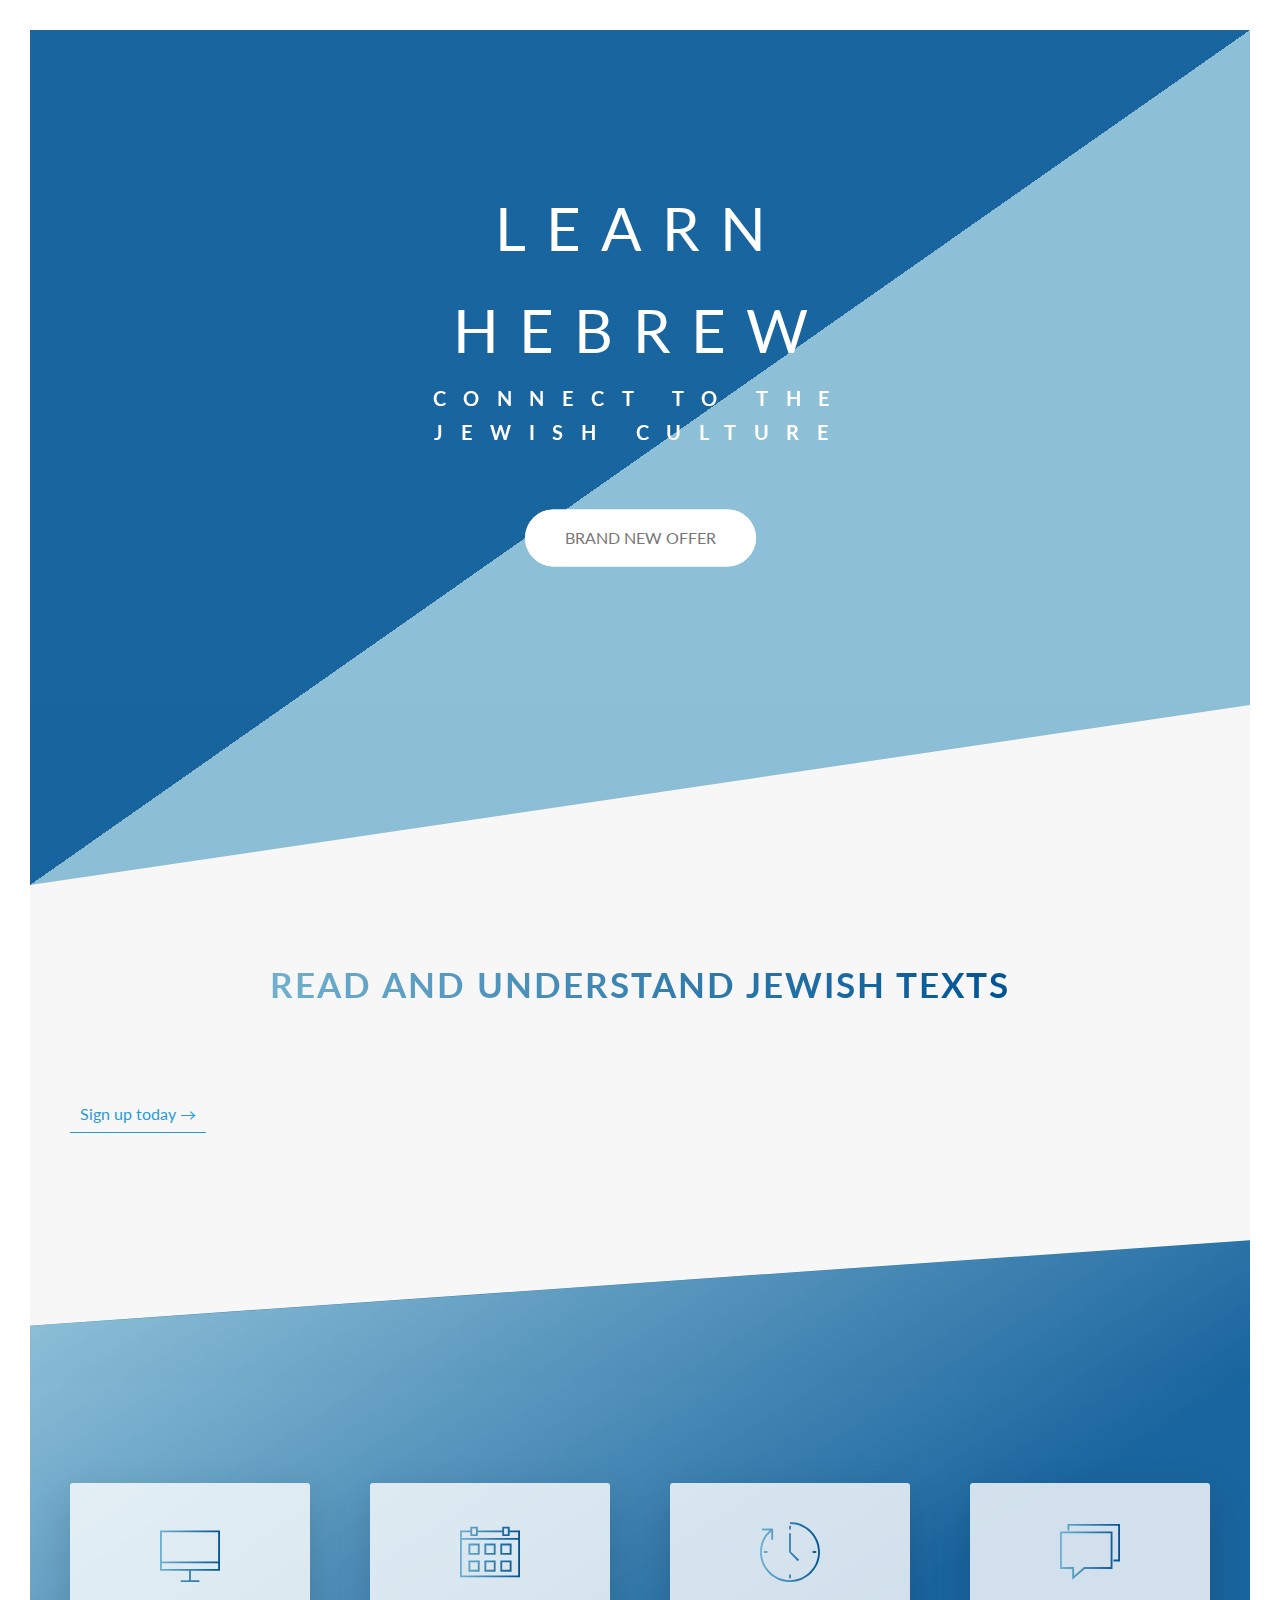
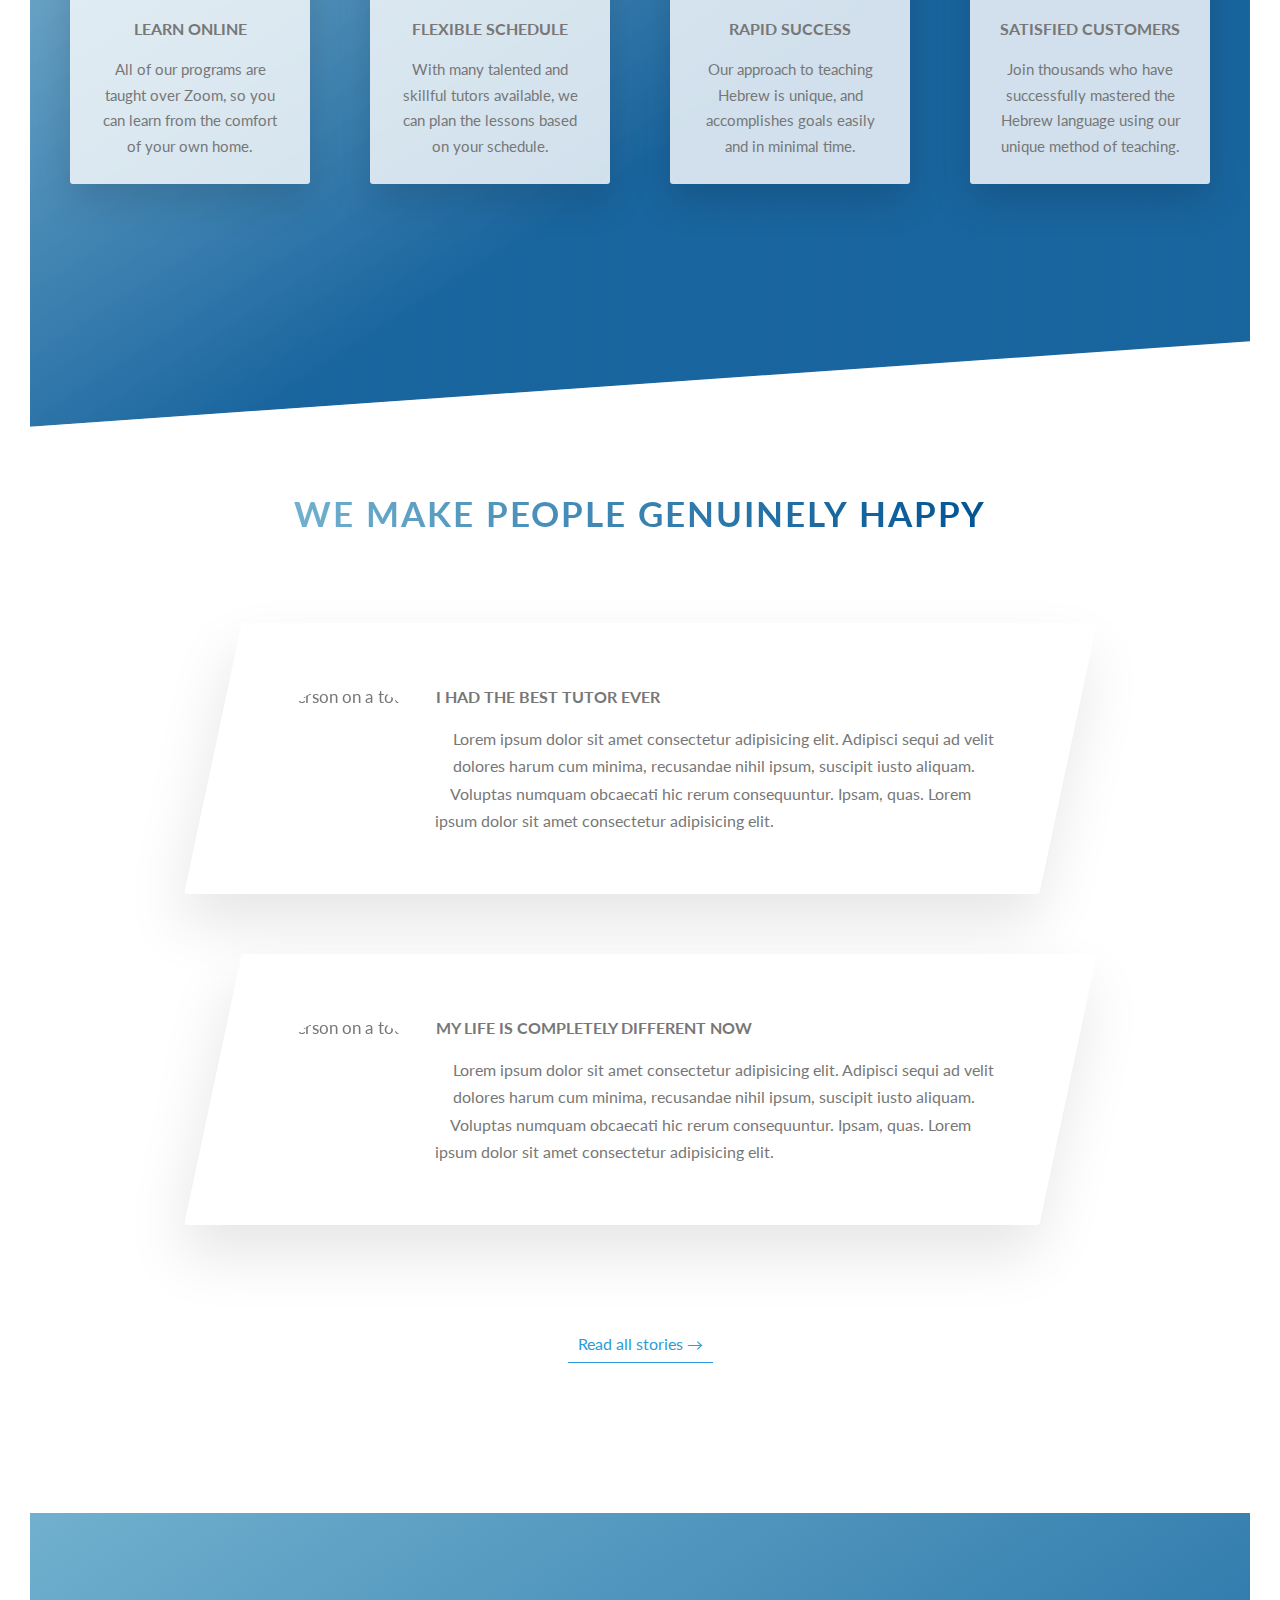
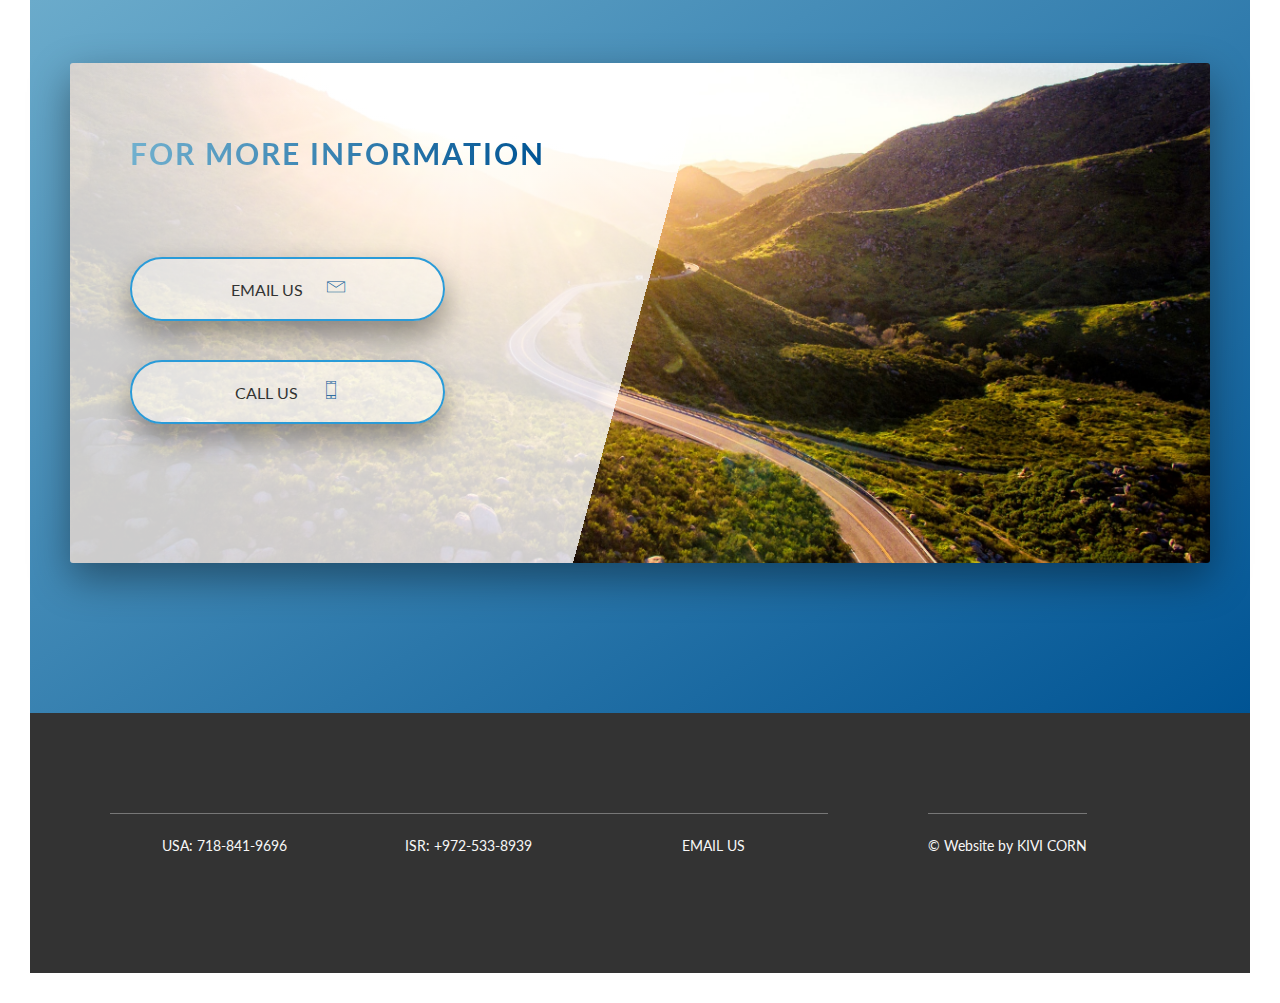
==== commit a17b8a72: "start new version" ====
--- a/index.html
+++ b/index.html
@@ -35,41 +35,40 @@
                     </h2>
                 </div>
                 <div class="row">
-                    <div class="col">
-                        <h3 class="heading-tertiary u-margin-bottom-small">Explore the Hebrew language and texts</h3>
+                        <!-- <h3 class="heading-tertiary u-margin-bottom-small">
+                            Having difficulty reading Hebrew?
+                        </h3>
+                        <h3 class="heading-tertiary u-margin-bottom-small">
+                            Want to learn how to read Hebrew?
+                        </h3>
+                        <h3 class="heading-tertiary u-margin-bottom-small">
+                            Need "Bar Mitzvah" lessons for your son?
+                        </h3>
+                        <h3 class="heading-tertiary u-margin-bottom-small">
+                            Looking to connect to the Jewish culture?
+                        </h3>
                         <p class="paragraph">
                             Our classes will enrich your family and community integration as you or your child will be comfortable in any Jewish setting and environment!
                         </p>
-                        <h3 class="heading-tertiary u-margin-bottom-small">You will be able to read Hebrew fluently</h3>
                         <p class="paragraph">
                             With our Jewish Culture Enrichment Classes you will attain fluency in Hebrew reading and begin to understand classic Jewish texts like the Torah and the Talmud.
 
-                            <!-- In many ways the key to connecting to the Jewish culture is through the knowledge of the Hebrew language and reading fluency and the basics of grammar in Hebrew are from the most basic and important steps to this.
-
-                            This allows the student the ability to read and understand all classical Jewish texts including the Talmud which besides connecting them to the Jewish culture also are a major factor to grow as a person and better himself with very important ideas and modes of behaviour. -->
-                        </p>
-                        <p class="paragraph">
-                            Our classes will enrich your family and community integration as you or your child will be comfortable in any Jewish setting and environment!
-                        </p>
-                        <h3 class="heading-tertiary u-margin-bottom-small">You will be able to read Hebrew fluently</h3>
-                        <p class="paragraph">
-                            With our Jewish Culture Enrichment Classes you will attain fluency in Hebrew reading and begin to understand classic Jewish texts like the Torah and the Talmud.
-
-                            <!-- In many ways the key to connecting to the Jewish culture is through the knowledge of the Hebrew language and reading fluency and the basics of grammar in Hebrew are from the most basic and important steps to this.
-
-                            This allows the student the ability to read and understand all classical Jewish texts including the Talmud which besides connecting them to the Jewish culture also are a major factor to grow as a person and better himself with very important ideas and modes of behaviour. -->
+                            In many ways the key to connecting to the Jewish culture is through the knowledge of the Hebrew language and reading fluency and the basics of grammar in Hebrew are from the most basic and important steps to this.
+
+                            This allows the student the ability to read and understand all classical Jewish texts including the Talmud which besides connecting them to the Jewish culture also are a major factor to grow as a person and better himself with very important ideas and modes of behaviour.
+
                             For over 30 years, Rabbi Zobin and his staff have successfully lead thousands to rapidly achieve Hebrew reading fluency, major progress in their Jewish studies and connection to their heritage and roots. In many ways the key to connecting to the Jewish culture is through the knowledge of the Hebrew language and reading fluency and the basics of grammar in Hebrew are from the most basic and important steps to this. This allows the student the ability to read and understand all classical Jewish texts including the Talmud which besides connecting them to the Jewish culture also are a major factor to grow as a person and better himself with very important ideas and modes of behaviour.
-                        </p>
+                        </p> -->
 
                         <a href="#" class="btn-text">Sign up today &rarr;</a>
-                    </div>
-                    <div class="col">
+                    <!-- </div> -->
+                    <!-- <div class="col">
                         <div class="composition">
                             <img src="img/img5.jpeg" alt="image" class="composition__photo composition__photo--p1">
                             <img src="img/man-praying.jpeg" alt="image" class="composition__photo composition__photo--p2">
                             <img src="img/barmitzvah.jpeg" alt="image" class="composition__photo composition__photo--p3">
                         </div>
-                    </div>
+                    </div> -->
                 </div>
             </section>
 
@@ -114,7 +113,7 @@
                 </div>
             </section>
 
-            <section class="section-tours" id="section-tours">
+            <!-- <section class="section-tours" id="section-tours">
                 <div class="u-center-text u-margin-bottom-big">
                     <h2 class="heading-secondary">
                         Who is this for?
@@ -129,7 +128,7 @@
                                     &nbsp;
                                 </div>
                                 <h4 class="card__heading">
-                                    <span class="card__heading-span card__heading-span--1">Hebrew Reading Basics</span>
+                                    <span class="card__heading-span card__heading-span--1">Bar-Mitzvah Student</span>
                                     
                                 </h4>
                                 <div class="card__details">
@@ -221,7 +220,7 @@
                     <a href="#" class="btn btn--green">Book a Free session</a>
                 </div>
 
-            </section>
+            </section> -->
 
             <section class="section-stories">
                 <div class="bg-video">
@@ -241,7 +240,7 @@
                 <div class="row">
                     <div class="story">
                         <figure class="story__shape">
-                            <img class="story__image story__image--1" src="img/boy.jpeg" alt="Person on a tour">
+                            <img class="story__image story__image--1" src="https://randomuser.me/api/portraits/men/85.jpg" alt="Person on a tour">
                             <figcaption class="story__caption">David stein</figcaption>
                         </figure>
                         <div class="story__text">
@@ -254,7 +253,7 @@
                     </div>
                     <div class="story">
                         <figure class="story__shape">
-                            <img class="story__image story__image--2" src="img/fatherandson.jpeg" alt="Person on a tour">
+                            <img class="story__image story__image--2" src="https://randomuser.me/api/portraits/men/42.jpg" alt="Person on a tour">
                             <figcaption class="story__caption">Mark Fabian</figcaption>
                         </figure>
                         <div class="story__text">
--- a/css/main.css
+++ b/css/main.css
@@ -148,8 +148,8 @@
   font-size: 3.5rem;
   text-transform: uppercase;
   font-weight: 700;
-  background-image: -webkit-gradient(linear, left top, right top, from(#83cbec), to(#005494));
-  background-image: linear-gradient(to right, #83cbec, #005494);
+  background-image: -webkit-gradient(linear, left top, right top, from(#71b0ce), to(#005494));
+  background-image: linear-gradient(to right, #71b0ce, #005494);
   display: inline-block;
   -webkit-background-clip: text;
   color: transparent;
@@ -400,8 +400,8 @@
 .feature-box__icon {
   font-size: 6rem;
   margin-bottom: 0.5rem;
-  background-image: -webkit-gradient(linear, left top, right top, from(#83cbec), to(#005494));
-  background-image: linear-gradient(to right, #83cbec, #005494);
+  background-image: -webkit-gradient(linear, left top, right top, from(#71b0ce), to(#005494));
+  background-image: linear-gradient(to right, #71b0ce, #005494);
   display: inline-block;
   -webkit-background-clip: text;
   color: transparent;
@@ -451,8 +451,8 @@
 }
 
 .card__side--back-2 {
-  background-image: -webkit-gradient(linear, left top, right bottom, from(#83cbec), to(#005494));
-  background-image: linear-gradient(to right bottom, #83cbec, #005494);
+  background-image: -webkit-gradient(linear, left top, right bottom, from(#71b0ce), to(#005494));
+  background-image: linear-gradient(to right bottom, #71b0ce, #005494);
 }
 
 .card__side--back-3 {
@@ -485,8 +485,8 @@
 }
 
 .card__picture--2 {
-  background-image: -webkit-gradient(linear, left top, right bottom, from(#83cbec), to(#005494)), url(../img/shul.jpg);
-  background-image: linear-gradient(to right bottom, #83cbec, #005494), url(../img/shul.jpg);
+  background-image: -webkit-gradient(linear, left top, right bottom, from(#71b0ce), to(#005494)), url(../img/shul.jpg);
+  background-image: linear-gradient(to right bottom, #71b0ce, #005494), url(../img/shul.jpg);
 }
 
 .card__picture--3 {
@@ -518,8 +518,8 @@
 }
 
 .card__heading-span--2 {
-  background-image: -webkit-gradient(linear, left top, right bottom, from(rgba(131, 203, 236, 0.85)), to(rgba(0, 84, 148, 0.85)));
-  background-image: linear-gradient(to right bottom, rgba(131, 203, 236, 0.85), rgba(0, 84, 148, 0.85));
+  background-image: -webkit-gradient(linear, left top, right bottom, from(rgba(113, 176, 206, 0.85)), to(rgba(0, 84, 148, 0.85)));
+  background-image: linear-gradient(to right bottom, rgba(113, 176, 206, 0.85), rgba(0, 84, 148, 0.85));
 }
 
 .card__heading-span--3 {
@@ -699,16 +699,8 @@
   height: 100%;
   -webkit-transition: all 0.5s;
   transition: all 0.5s;
-}
-
-.story__image--1 {
-  -webkit-transform: translate(-8.5rem, 4rem) scale(1.7);
-          transform: translate(-8.5rem, 4rem) scale(1.7);
-}
-
-.story__image--2 {
-  -webkit-transform: translateX(2.5rem) scale(1.5);
-          transform: translateX(2.5rem) scale(1.5);
+  -webkit-transform: scale(1.05);
+          transform: scale(1.05);
 }
 
 .story__text {
@@ -740,16 +732,8 @@
 .story:hover .story__image {
   -webkit-filter: blur(3px) brightness(80%);
           filter: blur(3px) brightness(80%);
-}
-
-.story:hover .story__image--1 {
-  -webkit-transform: translateX(-6rem) scale(1);
-          transform: translateX(-6rem) scale(1);
-}
-
-.story:hover .story__image--2 {
-  -webkit-transform: translateX(2.5rem) scale(1.4);
-          transform: translateX(2.5rem) scale(1.4);
+  -webkit-transform: scale(0.98);
+          transform: scale(0.98);
 }
 
 .changed-image {
@@ -842,8 +826,8 @@
 
 .header {
   height: 95vh;
-  background-image: -webkit-gradient(linear, left top, right bottom, from(rgba(131, 203, 236, 0.8)), to(rgba(0, 84, 148, 0.9))), url("../img/kosel.jpeg");
-  background-image: linear-gradient(to right bottom, rgba(131, 203, 236, 0.8), rgba(0, 84, 148, 0.9)), url("../img/kosel.jpeg");
+  background-image: -webkit-gradient(linear, left top, right bottom, color-stop(50%, rgba(0, 84, 148, 0.9)), color-stop(50%, rgba(113, 176, 206, 0.8)));
+  background-image: linear-gradient(to right bottom, rgba(0, 84, 148, 0.9) 50%, rgba(113, 176, 206, 0.8) 50%);
   background-size: cover;
   background-position: bottom;
   -webkit-clip-path: polygon(0 0, 100% 0, 100% 75vh, 0 100%);
@@ -868,8 +852,8 @@
 
 .section-features {
   padding: 20rem 0;
-  background-image: -webkit-gradient(linear, left top, right bottom, from(rgba(131, 203, 236, 0.8)), to(rgba(0, 84, 148, 0.9))), url("../img/torah.jpeg");
-  background-image: linear-gradient(to right bottom, rgba(131, 203, 236, 0.8), rgba(0, 84, 148, 0.9)), url("../img/torah.jpeg");
+  background-image: -webkit-gradient(linear, left top, right bottom, from(rgba(113, 176, 206, 0.8)), color-stop(60%, rgba(0, 84, 148, 0.9)));
+  background-image: linear-gradient(to right bottom, rgba(113, 176, 206, 0.8), rgba(0, 84, 148, 0.9) 60%);
   background-size: cover;
   background-position: bottom;
   -webkit-transform: skewY(-4deg);
@@ -891,12 +875,13 @@
 .section-stories {
   padding: 15rem 0;
   position: relative;
+  margin-top: -5rem;
 }
 
 .section-contact {
   padding: 15rem 0;
-  background-image: -webkit-gradient(linear, left top, right bottom, from(#83cbec), to(#005494));
-  background-image: linear-gradient(to right bottom, #83cbec, #005494);
+  background-image: -webkit-gradient(linear, left top, right bottom, from(#71b0ce), to(#005494));
+  background-image: linear-gradient(to right bottom, #71b0ce, #005494);
 }
 
 .contact {
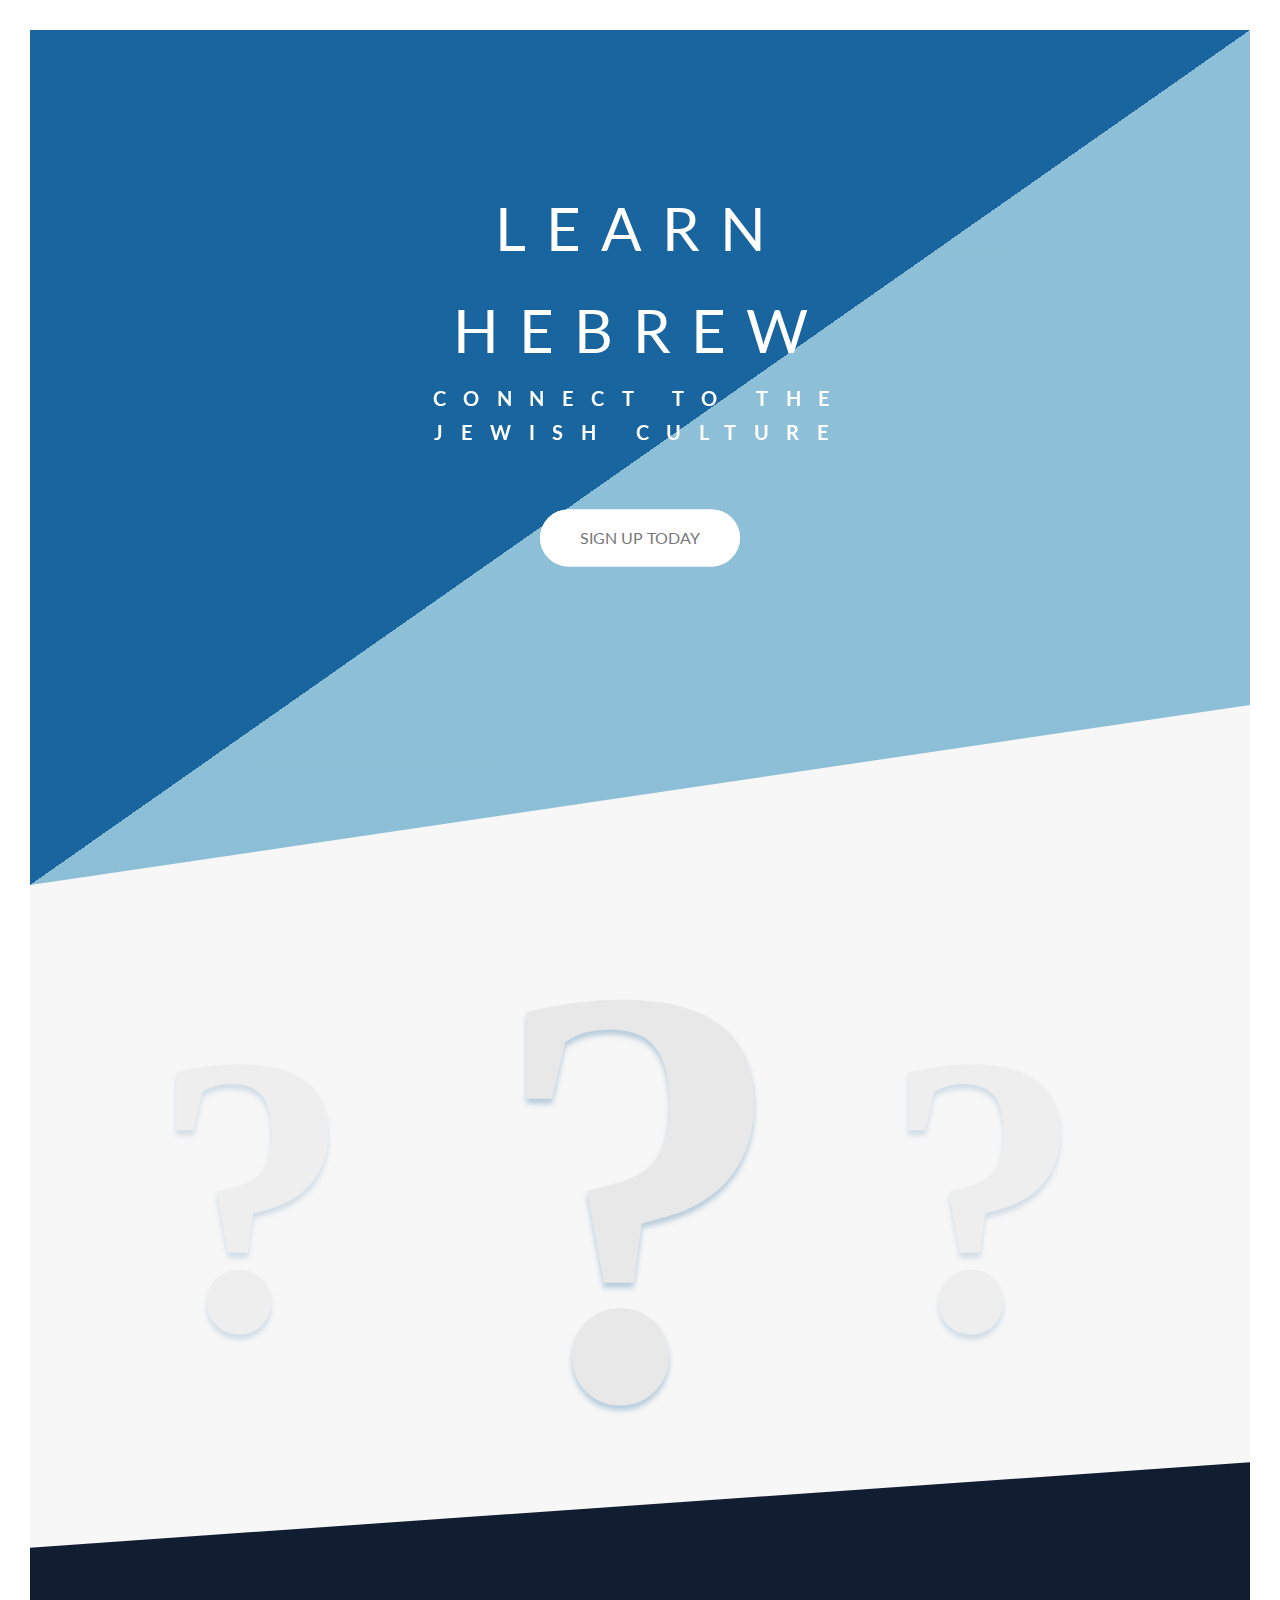
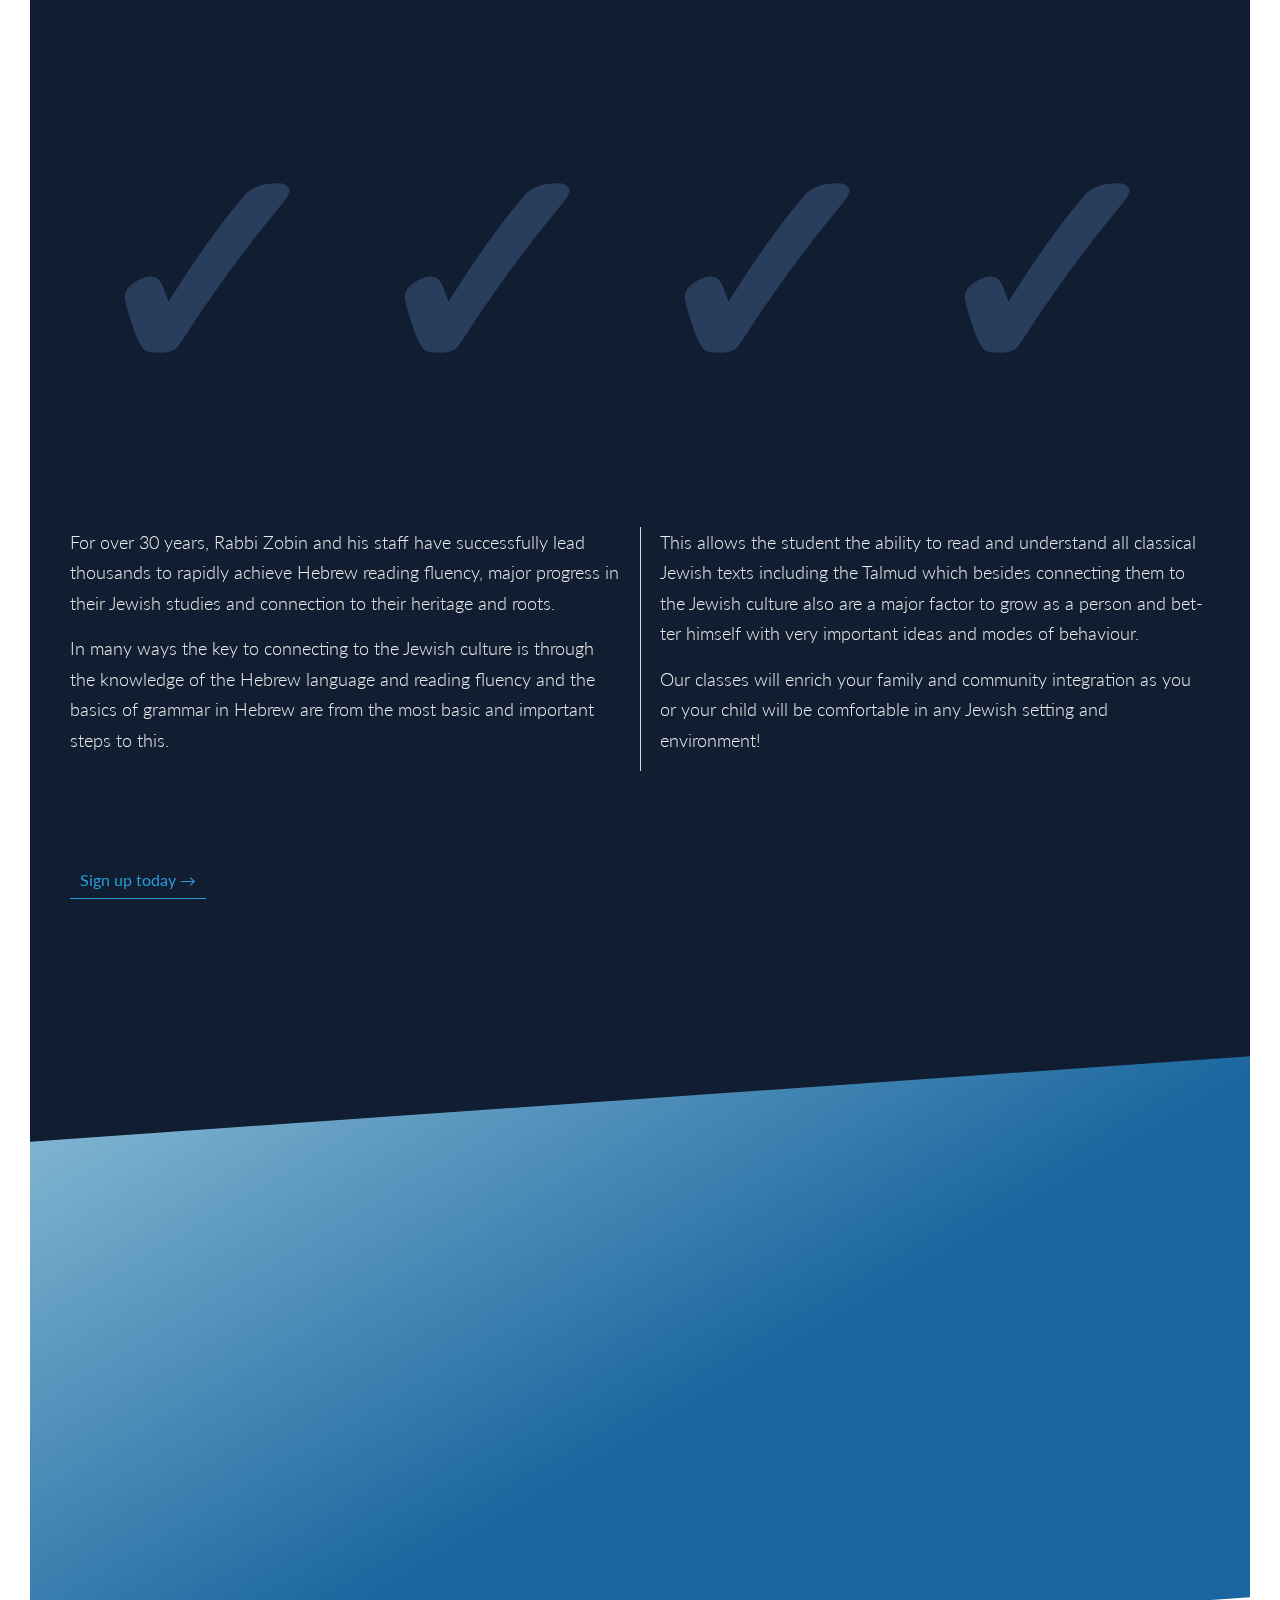
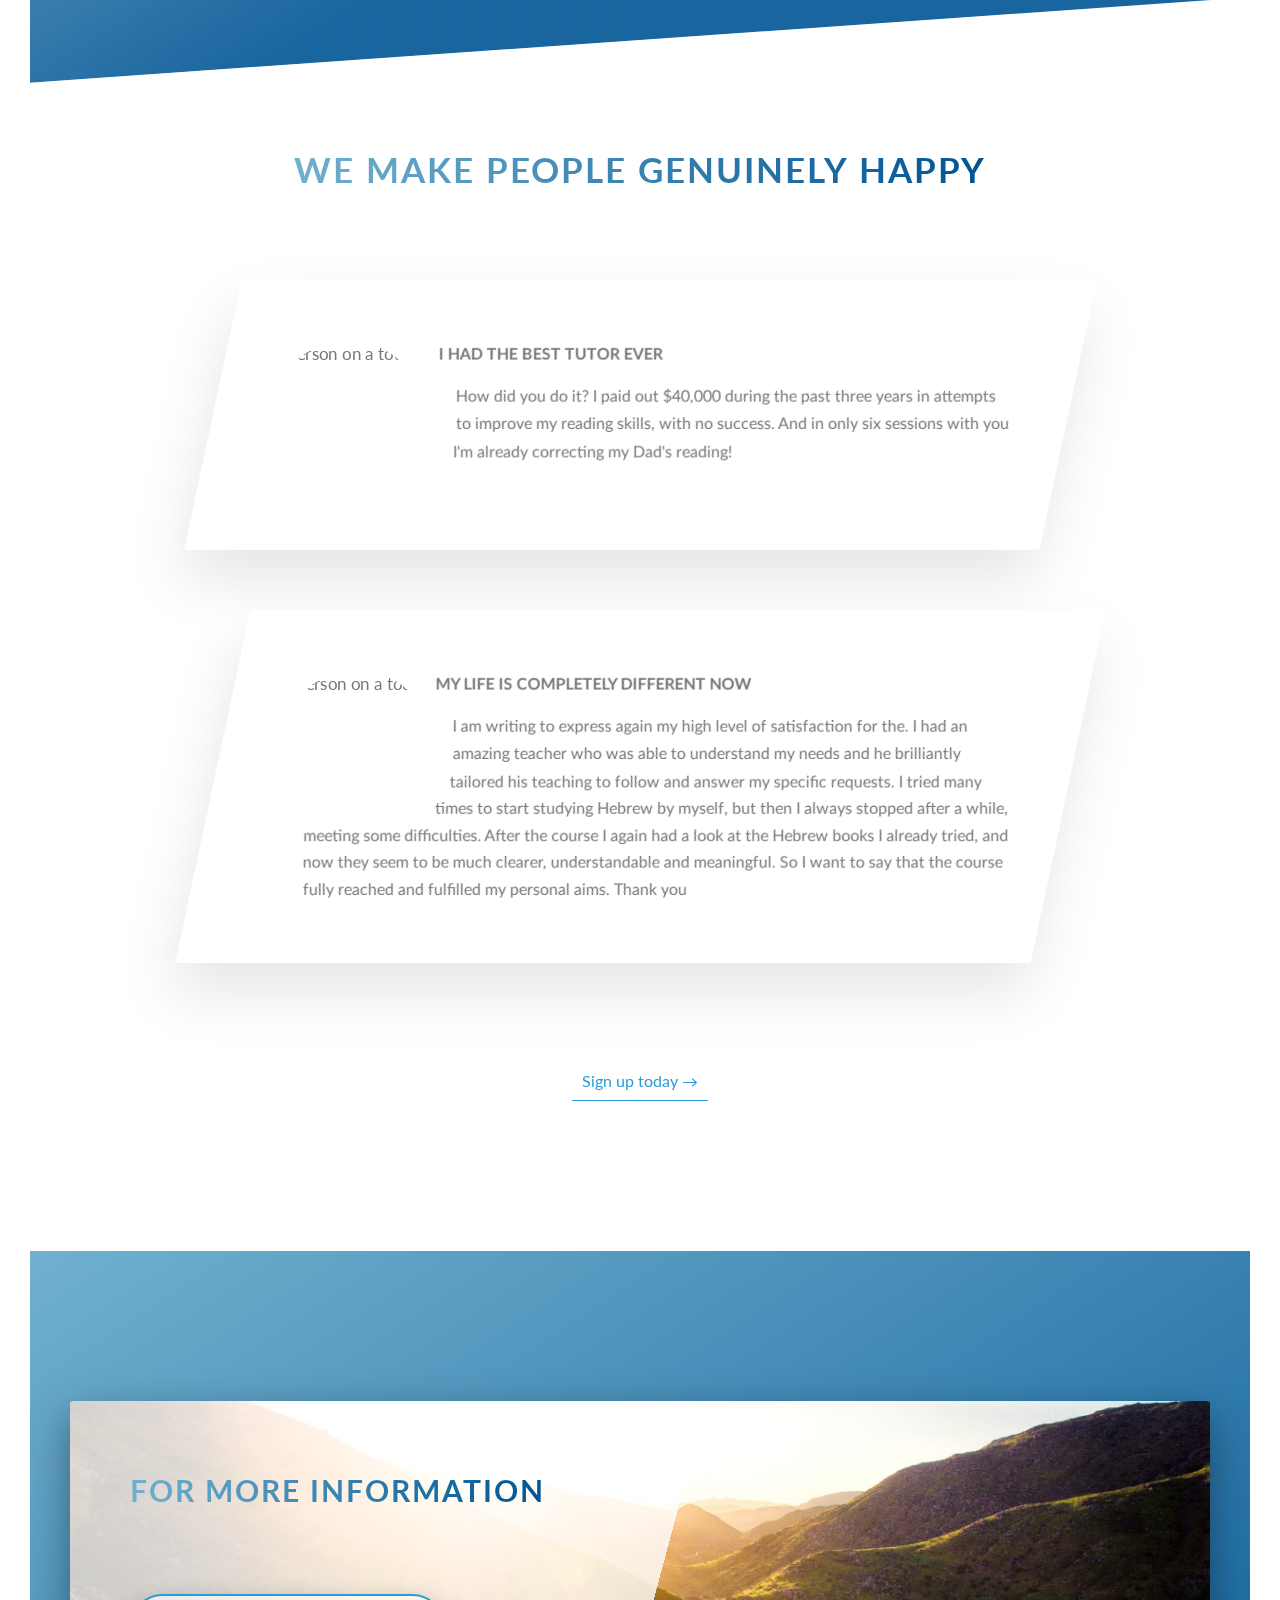
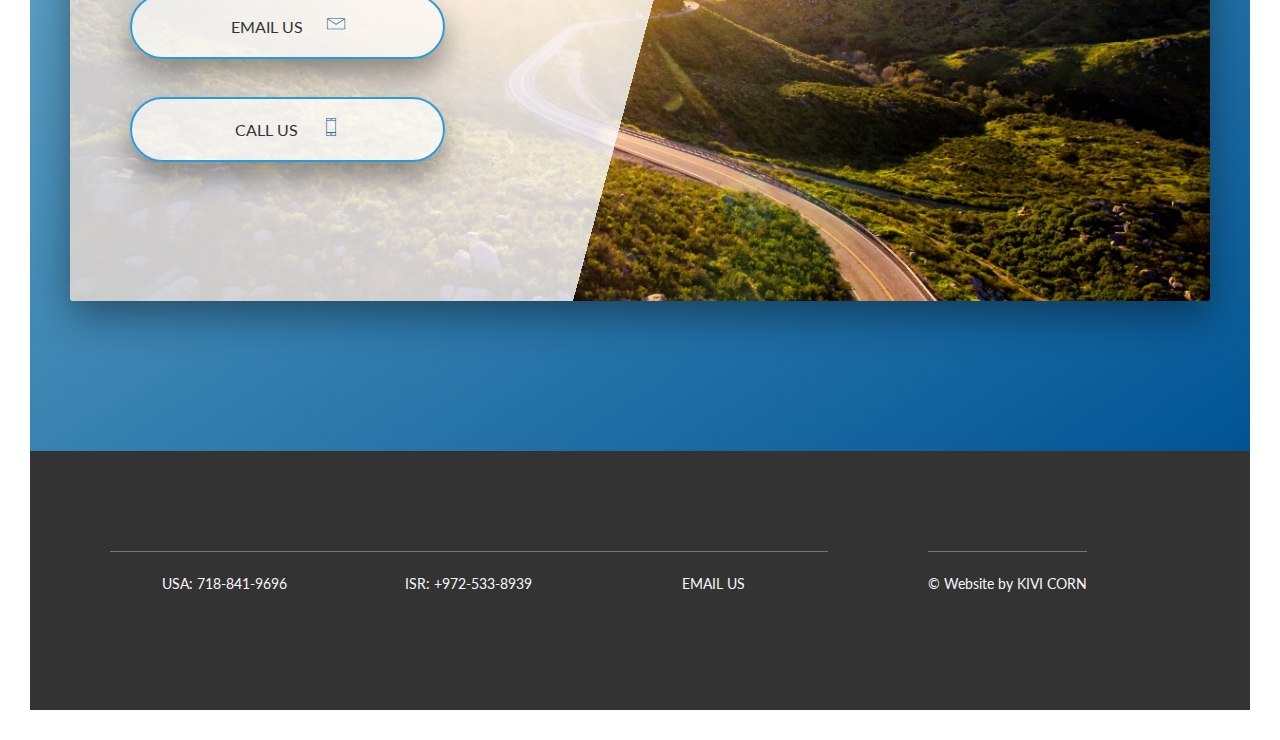
==== commit 5c3206b4: "style solution section" ====
--- a/index.html
+++ b/index.html
@@ -3,19 +3,19 @@
     <head>
         <meta charset="UTF-8">
         <meta name="viewport" content="width=device-width, initial-scale=1.0">
-        
         <link href="https://fonts.googleapis.com/css?family=Lato:100,300,400,700,900" rel="stylesheet">
-
+        <link href="https://unpkg.com/aos@2.3.1/dist/aos.css" rel="stylesheet">
         <link rel="stylesheet" href="css/icon-font.css">
         <link rel="stylesheet" href="css/main.css">
         <link rel="icon" type="image/png" href="img/favicon16.ico">
-        
         <title>Learn Hebrew and Jewish Texts</title>
+        <script defer src="https://unpkg.com/aos@2.3.1/dist/aos.js"></script>
+        <script defer src="js/script.js"></script>        
     </head>
     <body>
         <header class="header">
             <!-- <div class="header__logo-box">
-                <img src="img/logo-white.png" alt="Logo" class="header__logo">
+                <img src="img/favicon96.png" alt="Logo" class="header__logo">
             </div> -->
 
             <div class="header__text-box">
@@ -23,46 +23,46 @@
                     <span class="heading-primary--main">Learn Hebrew</span>
                     <span class="heading-primary--sub">Connect to the Jewish culture</span>
                 </h1>
-                <a href="#" class="btn btn--white btn--animated">Brand New Offer</a>
+                <a href="#" class="btn btn--white btn--animated">Sign up today</a>
             </div>
         </header>
         <!-- Improve your reading and understanding of Jewish  -->
         <main>
-            <section class="section-about">
+            <section class="section-questions">
                 <div class="u-center-text u-margin-bottom-big">
-                    <h2 class="heading-secondary">
-                        Read and Understand Jewish texts
+                    <h2 data-aos="zoom-in" class="heading-secondary">
+                        Having difficulty reading Hebrew?
                     </h2>
                 </div>
-                <div class="row">
-                        <!-- <h3 class="heading-tertiary u-margin-bottom-small">
-                            Having difficulty reading Hebrew?
-                        </h3>
-                        <h3 class="heading-tertiary u-margin-bottom-small">
-                            Want to learn how to read Hebrew?
-                        </h3>
-                        <h3 class="heading-tertiary u-margin-bottom-small">
-                            Need "Bar Mitzvah" lessons for your son?
-                        </h3>
-                        <h3 class="heading-tertiary u-margin-bottom-small">
-                            Looking to connect to the Jewish culture?
-                        </h3>
-                        <p class="paragraph">
-                            Our classes will enrich your family and community integration as you or your child will be comfortable in any Jewish setting and environment!
-                        </p>
-                        <p class="paragraph">
-                            With our Jewish Culture Enrichment Classes you will attain fluency in Hebrew reading and begin to understand classic Jewish texts like the Torah and the Talmud.
-
-                            In many ways the key to connecting to the Jewish culture is through the knowledge of the Hebrew language and reading fluency and the basics of grammar in Hebrew are from the most basic and important steps to this.
-
-                            This allows the student the ability to read and understand all classical Jewish texts including the Talmud which besides connecting them to the Jewish culture also are a major factor to grow as a person and better himself with very important ideas and modes of behaviour.
-
-                            For over 30 years, Rabbi Zobin and his staff have successfully lead thousands to rapidly achieve Hebrew reading fluency, major progress in their Jewish studies and connection to their heritage and roots. In many ways the key to connecting to the Jewish culture is through the knowledge of the Hebrew language and reading fluency and the basics of grammar in Hebrew are from the most basic and important steps to this. This allows the student the ability to read and understand all classical Jewish texts including the Talmud which besides connecting them to the Jewish culture also are a major factor to grow as a person and better himself with very important ideas and modes of behaviour.
-                        </p> -->
-
-                        <a href="#" class="btn-text">Sign up today &rarr;</a>
-                    <!-- </div> -->
-                    <!-- <div class="col">
+                <div class="row questions-container">
+                    <div class="questions-container__icon questions-container__icon--big">&#63;</div>
+                    <div class="questions-container__icon questions-container__icon--left">&#63;</div>
+                    <div class="questions-container__icon questions-container__icon--right">&#63;</div>
+                    <div class="questions">
+                        <div data-aos="flip-left" data-aos-delay="600" class=" u-margin-bottom-small questions__question">
+                            <h3 class="heading-tertiary">
+                                Need "Bar-Mitzvah" lessons for your son?
+                            </h3>
+                        </div>
+                        <div data-aos="flip-left" data-aos-delay="800" class=" u-margin-bottom-small questions__question">
+                            <h3 class="heading-tertiary">
+                                Hesitant to pick up a prayer book in the synagogue?
+                            </h3>
+                        </div>
+                        <div data-aos="flip-left" data-aos-delay="1000" class=" u-margin-bottom-small questions__question">
+                            <h3 class="heading-tertiary">
+                                Want to learn Hebrew to read Jewish texts?
+                            </h3>
+                        </div>
+                        <div data-aos="flip-left" data-aos-delay="1200" class=" u-margin-bottom-small questions__question">
+                            <h3 class="heading-tertiary">
+                                Looking to connect to the Jewish culture?
+                            </h3>
+                        </div>
+                    </div>
+                    <!-- 
+                    </div> -->
+                        <!-- <div class="col">
                         <div class="composition">
                             <img src="img/img5.jpeg" alt="image" class="composition__photo composition__photo--p1">
                             <img src="img/man-praying.jpeg" alt="image" class="composition__photo composition__photo--p2">
@@ -71,10 +71,67 @@
                     </div> -->
                 </div>
             </section>
+            <section class="section-solution">
+                <div class="section-solution__content">
+                    <div data-aos="fade-down" data-aos-delay="400" class="u-center-text u-margin-bottom-big">
+                        <h2 class="heading-secondary solution__title">
+                            We've got you covered!
+                        </h2>
+                    </div>
+                    
+                    <div class="row solution__items">
+                        <!-- <div class="heading-tertiary solution__subtitle">
+                            With our Jewish Culture Enrichment Classes you will
+                        </div> -->
+                        <div class="heading-tertiary solution__item">
+                            <p data-aos="fade" data-aos-delay="800" class="solution__item-header">
+                                rapidly achieve fluency in Hebrew reading
+                            </p>
+                            <div class="check-mark">&check;</div>
+                        </div>
+                        <div class="heading-tertiary solution__item">
+                            <p data-aos="fade" data-aos-delay="600" class="solution__item-header">
+                                Understand classic Jewish
+                                texts like the Torah and the Talmud.
+                            </p>
+                            <div class="check-mark">&check;</div>
+                        </div>
+                        <div class="heading-tertiary solution__item">
+                            <p data-aos="fade" data-aos-delay="400" class="solution__item-header">
+                                Over 30 years experience
+                            </p>
+                            <div class="check-mark">&check;</div>
+                        </div>
+                        <div class="heading-tertiary solution__item">
+                            <p data-aos="fade" class="solution__item-header">
+                                connect to your heritage and roots
+                            </p>
+                            <div class="check-mark">&check;</div>
+                        </div>
+                    </div>
+                    <div class="row">
+                        <div class="paragraph">
+                            <p class="u-margin-bottom-small">
+                                For over 30 years, Rabbi Zobin and his staff have successfully lead thousands to rapidly achieve Hebrew reading fluency, major progress in their Jewish studies and connection to their heritage and roots.
+                            </p>
+                            <p class="u-margin-bottom-small">
+                                In many ways the key to connecting to the Jewish culture is through the knowledge of the Hebrew language and reading fluency and the basics of grammar in Hebrew are from the most basic and important steps to this.
+                            </p>
+                            <p class="u-margin-bottom-small">
+                                This allows the student the ability to read and understand all classical Jewish texts including the Talmud which besides connecting them to the Jewish culture also are a major factor to grow as a person and better himself with very important ideas and modes of behaviour.
+                            </p>
+                            <p class="u-margin-bottom-small">
+                                Our classes will enrich your family and community integration as you or your child will be comfortable in any Jewish setting and environment!
+                            </p>
+                        </div>
+                        <a href="#" class="btn-text">Sign up today &rarr;</a>
+                    </div>
+                </div>  
+            </section>
 
             <section class="section-features">
                 <div class="row">
-                    <div class="col">
+                    <div class="col" data-aos="zoom-in"data-aos-delay="800">
                         <div class="feature-box">
                             <i class="feature-box__icon icon-basic-display"></i>
                             <h3 class="heading-tertiary u-margin-bottom-small">Learn Online</h3>
@@ -83,7 +140,7 @@
                             </p>
                         </div>
                     </div>
-                    <div class="col">
+                    <div class="col"data-aos="zoom-in" data-aos-delay="600">
                         <div class="feature-box">
                             <i class="feature-box__icon icon-basic-calendar"></i>
                             <h3 class="heading-tertiary u-margin-bottom-small">Flexible Schedule</h3>
@@ -92,7 +149,7 @@
                             </p>
                         </div>
                     </div>
-                    <div class="col">
+                    <div class="col"data-aos="zoom-in" data-aos-delay="400">
                         <div class="feature-box">
                             <i class="feature-box__icon icon-basic-clockwise"></i>
                             <h3 class="heading-tertiary u-margin-bottom-small">Rapid  Success</h3>
@@ -101,7 +158,7 @@
                             </p>
                         </div>
                     </div>
-                    <div class="col">
+                    <div class="col"data-aos="zoom-in">
                         <div class="feature-box">
                             <i class="feature-box__icon icon-basic-message-multiple"></i>
                             <h3 class="heading-tertiary u-margin-bottom-small">Satisfied Customers</h3>
@@ -246,28 +303,30 @@
                         <div class="story__text">
                             <h3 class="heading-tertiary u-margin-bottom-small">I had the best tutor ever</h3>
                             <p>
-                                Lorem ipsum dolor sit amet consectetur adipisicing elit. Adipisci sequi ad velit dolores harum cum minima, recusandae nihil ipsum, suscipit iusto aliquam. Voluptas numquam obcaecati hic rerum consequuntur. Ipsam, quas.
-                                Lorem ipsum dolor sit amet consectetur adipisicing elit.
+                                How did you do it? I paid out $40,000 during the past three years in attempts to improve my reading skills, with no success. And in only six sessions with you I'm already correcting my Dad's reading!
                             </p>
                         </div>
                     </div>
                     <div class="story">
                         <figure class="story__shape">
                             <img class="story__image story__image--2" src="https://randomuser.me/api/portraits/men/42.jpg" alt="Person on a tour">
-                            <figcaption class="story__caption">Mark Fabian</figcaption>
+                            <figcaption class="story__caption">Josh Marin</figcaption>
                         </figure>
                         <div class="story__text">
                             <h3 class="heading-tertiary u-margin-bottom-small">My life is completely different now</h3>
                             <p>
-                                Lorem ipsum dolor sit amet consectetur adipisicing elit. Adipisci sequi ad velit dolores harum cum minima, recusandae nihil ipsum, suscipit iusto aliquam. Voluptas numquam obcaecati hic rerum consequuntur. Ipsam, quas.
-                                Lorem ipsum dolor sit amet consectetur adipisicing elit.
+                                I am writing to express again my high level of satisfaction for the. I had an amazing teacher who was able to understand my needs and he brilliantly  tailored his teaching to follow and answer my specific requests.
+
+                                I tried many times to start studying Hebrew by myself, but then I always stopped after a while, meeting some difficulties. After the course I again had a look at the Hebrew books I already tried, and now they seem to be much clearer, understandable and meaningful.
+
+                                So I want to say that the course fully reached and fulfilled my personal aims. Thank you
                             </p>
                         </div>
                     </div>
                 </div>
 
                 <div class="u-center-text u-margin-top-huge">
-                    <a href="#" class="btn-text">Read all stories &rarr;</a>
+                    <a href="#" class="btn-text">Sign up today &rarr;</a>
                 </div>
             </section>
 
@@ -319,7 +378,7 @@
             </div>
         </footer>
 
-        <div class="popup" id="popup">
+        <!-- <div class="popup" id="popup">
             <div class="popup__content">
                 <div class="popup__left">
                     <img src="img/kosel.jpeg" alt="tora photo" class="popup__img">
@@ -337,6 +396,6 @@
                     <a href="#" class="btn btn--green">Book now</a>
                 </div>
             </div>
-        </div>
+        </div> -->
     </body>
 </html>
--- a/css/main.css
+++ b/css/main.css
@@ -80,6 +80,32 @@
 }
 
 @keyframes moveInBottom {
+  0% {
+    opacity: 0;
+    -webkit-transform: translateY(3rem);
+            transform: translateY(3rem);
+  }
+  100% {
+    opacity: 1;
+    -webkit-transform: translateX(0);
+            transform: translateX(0);
+  }
+}
+
+@-webkit-keyframes zoomIn {
+  0% {
+    opacity: 0;
+    -webkit-transform: translateY(3rem);
+            transform: translateY(3rem);
+  }
+  100% {
+    opacity: 1;
+    -webkit-transform: translateX(0);
+            transform: translateX(0);
+  }
+}
+
+@keyframes zoomIn {
   0% {
     opacity: 0;
     -webkit-transform: translateY(3rem);
@@ -156,6 +182,8 @@
   letter-spacing: 2px;
   -webkit-transition: all 0.2s;
   transition: all 0.2s;
+  position: relative;
+  z-index: 1000;
 }
 
 .heading-secondary:hover {
@@ -168,14 +196,6 @@
   font-size: 1.6rem;
   font-weight: 700;
   text-transform: uppercase;
-}
-
-.paragraph {
-  font-size: 1.6rem;
-}
-
-.paragraph:not(:last-child) {
-  margin-bottom: 3rem;
 }
 
 .u-center-text {
@@ -300,6 +320,7 @@
   font-size: 1.6rem;
   -webkit-transition: all 0.2s;
   transition: all 0.2s;
+  position: relative;
 }
 
 .btn-text:hover {
@@ -331,7 +352,7 @@
   font-size: 1.8rem;
   border: 2px solid #2a9bd8;
   color: #333;
-  background-color: rgba(255, 255, 255, 0.4);
+  background-color: rgba(255, 255, 255, 0.6);
 }
 
 .contact__link::after {
@@ -669,6 +690,104 @@
   color: #2a9bd8;
 }
 
+.questions {
+  z-index: 1000;
+  display: -webkit-box;
+  display: -ms-flexbox;
+  display: flex;
+  -ms-flex-wrap: wrap;
+      flex-wrap: wrap;
+  -ms-flex-pack: distribute;
+      justify-content: space-around;
+  gap: 6rem;
+}
+
+.questions__question {
+  width: 20%;
+  min-width: 20rem;
+  padding: 2rem 5rem;
+  background-color: rgba(219, 219, 219, 0.5);
+  border-radius: 3px;
+  color: #575757;
+  display: -webkit-box;
+  display: -ms-flexbox;
+  display: flex;
+  -webkit-box-pack: center;
+      -ms-flex-pack: center;
+          justify-content: center;
+  -webkit-box-align: center;
+      -ms-flex-align: center;
+          align-items: center;
+  -webkit-box-shadow: 0.5rem 0.5rem 1rem rgba(0, 0, 0, 0.2);
+          box-shadow: 0.5rem 0.5rem 1rem rgba(0, 0, 0, 0.2);
+}
+
+.solution__title {
+  -webkit-animation: zoomIn 0.8s;
+          animation: zoomIn 0.8s;
+  margin-bottom: 8rem;
+}
+
+.solution__subtitle {
+  display: block;
+  -webkit-box-flex: 1;
+      -ms-flex: 1;
+          flex: 1;
+}
+
+.solution__items {
+  margin-bottom: 20rem !important;
+  -webkit-box-pack: center;
+      -ms-flex-pack: center;
+          justify-content: center;
+}
+
+.solution__item {
+  position: relative;
+  display: inline-block;
+  margin-right: 2rem;
+  max-width: 20rem;
+  color: #fff;
+  border-radius: 3px;
+  text-transform: capitalize;
+  text-align: center;
+}
+
+.solution__item-header {
+  position: relative;
+  z-index: 1000;
+  font-size: 2rem;
+}
+
+.check-mark {
+  font-family: serif;
+  position: absolute;
+  top: 50%;
+  left: 50%;
+  -webkit-transform: translate(-50%, -50%);
+          transform: translate(-50%, -50%);
+  font-size: 30rem;
+  color: #293d5d;
+}
+
+.paragraph {
+  font-size: 1.8rem;
+  font-weight: 300;
+  -webkit-column-count: 2;
+          column-count: 2;
+  -webkit-column-gap: 4rem;
+          column-gap: 4rem;
+  -webkit-column-rule: 1px solid #dbdbdb;
+          column-rule: 1px solid #dbdbdb;
+  -ms-hyphens: auto;
+  -webkit-hyphens: auto;
+  hyphens: auto;
+}
+
+.paragraph:not(:last-child) {
+  margin-bottom: 3rem;
+}
+
 .story {
   width: 75%;
   margin: 0 auto;
@@ -835,6 +954,16 @@
   position: relative;
 }
 
+.header__logo-box {
+  position: absolute;
+  top: 4rem;
+  left: 4rem;
+}
+
+.header__logo {
+  height: 5.5rem;
+}
+
 .header__text-box {
   position: absolute;
   top: 40%;
@@ -844,14 +973,79 @@
   text-align: center;
 }
 
-.section-about {
+.section-questions {
   background-color: #f7f7f7;
-  padding: 25rem 0;
+  padding: 30rem 2rem 25rem;
   margin-top: -20vh;
+  position: relative;
+  z-index: -1;
+}
+
+.questions-container {
+  -webkit-box-pack: start;
+      -ms-flex-pack: start;
+          justify-content: flex-start;
+  text-align: center;
+}
+
+.questions-container__icon {
+  position: absolute;
+  -webkit-transform: translateY(-50%);
+          transform: translateY(-50%);
+  font-size: 60rem;
+  color: #dbdbdb;
+  font-family: serif;
+  font-weight: 900;
+  margin-top: 5rem;
+  text-shadow: 0 5px 5px rgba(0, 84, 148, 0.5);
+}
+
+.questions-container__icon--big {
+  top: 50%;
+  left: 10%;
+  opacity: 0.5;
+}
+
+@media (max-width: 2830px) {
+  .questions-container__icon--big {
+    left: 50%;
+    -webkit-transform: translate(-50%, -50%);
+            transform: translate(-50%, -50%);
+  }
+}
+
+.questions-container__icon--left {
+  top: 50%;
+  left: 10%;
+  opacity: 0.3;
+  font-size: 40rem;
+}
+
+.questions-container__icon--right {
+  top: 50%;
+  left: 70%;
+  opacity: 0.3;
+  font-size: 40rem;
+}
+
+.section-solution {
+  background-color: #111d30;
+  padding: 10rem 2rem 20rem;
+  -webkit-transform: skewY(-4deg);
+          transform: skewY(-4deg);
+  position: relative;
+  z-index: 1000;
+  color: #eee;
+  margin-top: -8rem;
+}
+
+.section-solution__content {
+  -webkit-transform: skewY(4deg);
+          transform: skewY(4deg);
 }
 
 .section-features {
-  padding: 20rem 0;
+  padding: 22rem 0 12rem;
   background-image: -webkit-gradient(linear, left top, right bottom, from(rgba(113, 176, 206, 0.8)), color-stop(60%, rgba(0, 84, 148, 0.9)));
   background-image: linear-gradient(to right bottom, rgba(113, 176, 206, 0.8), rgba(0, 84, 148, 0.9) 60%);
   background-size: cover;
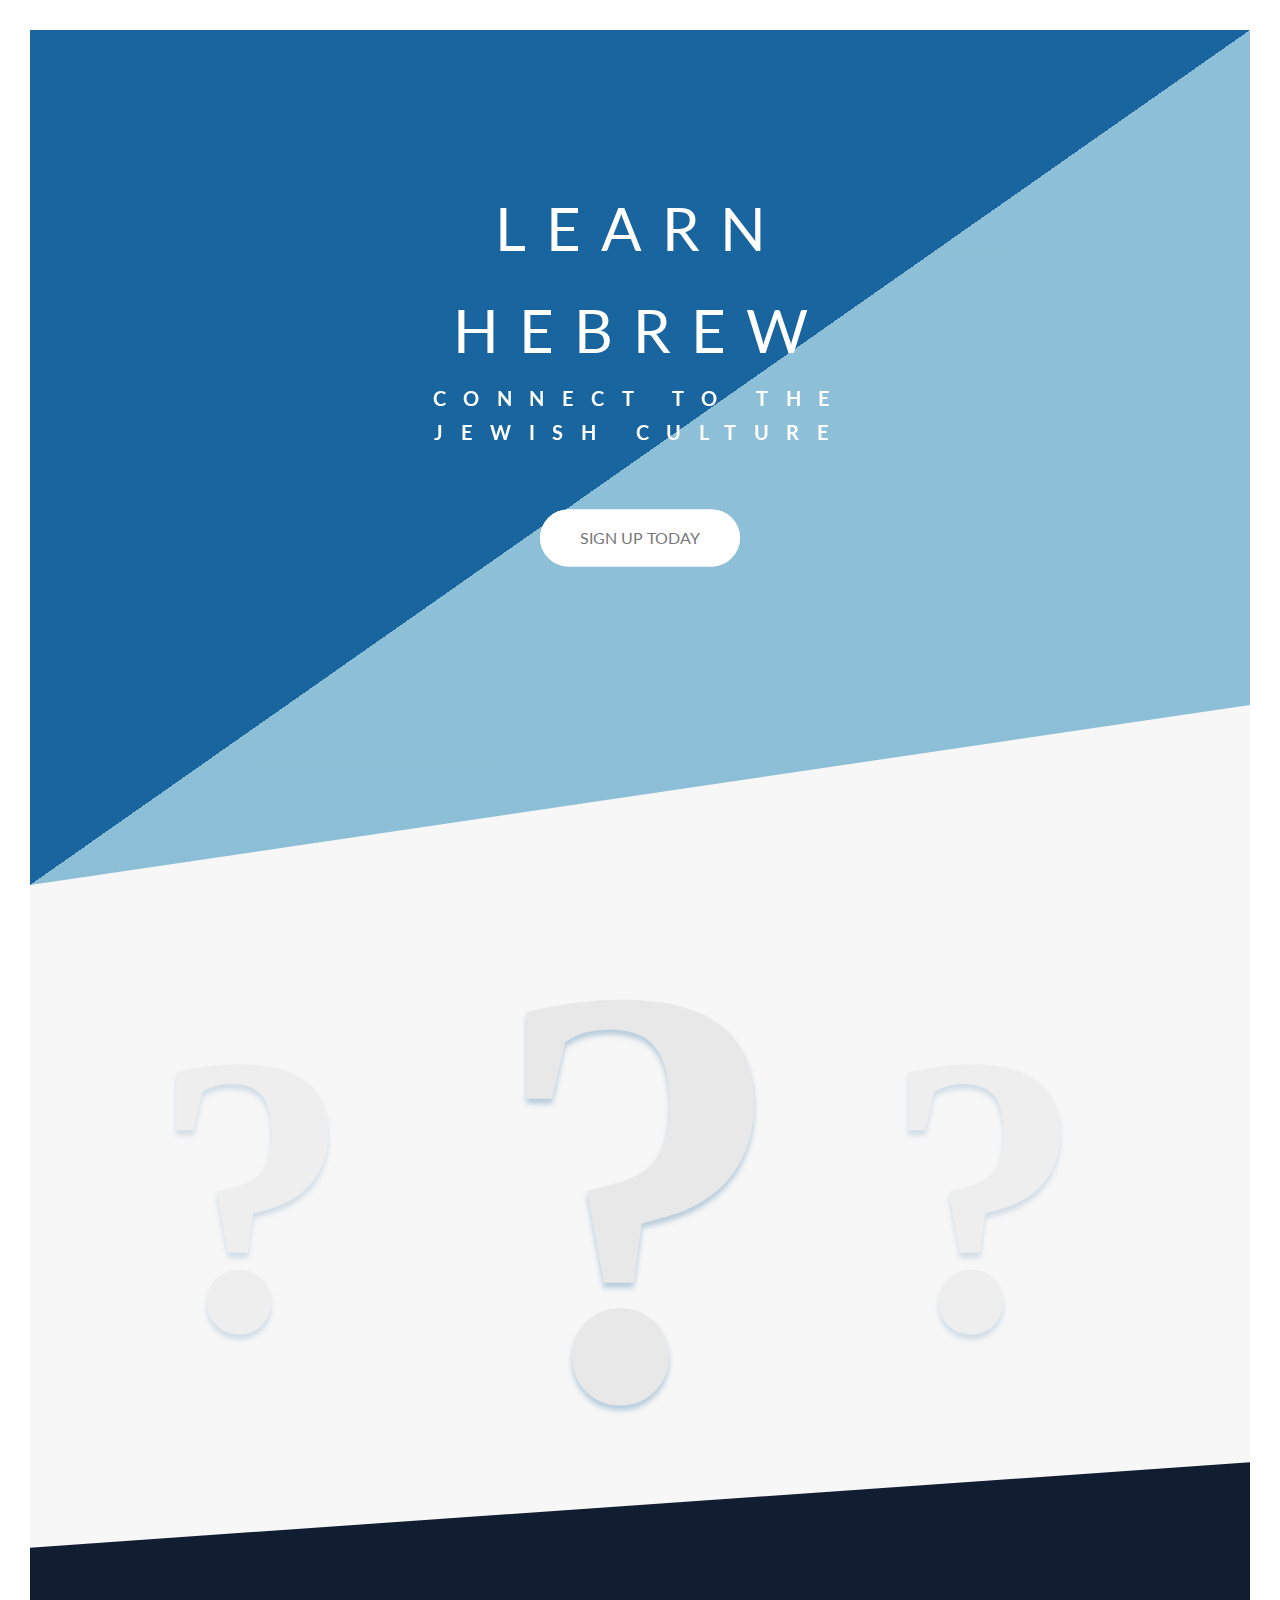
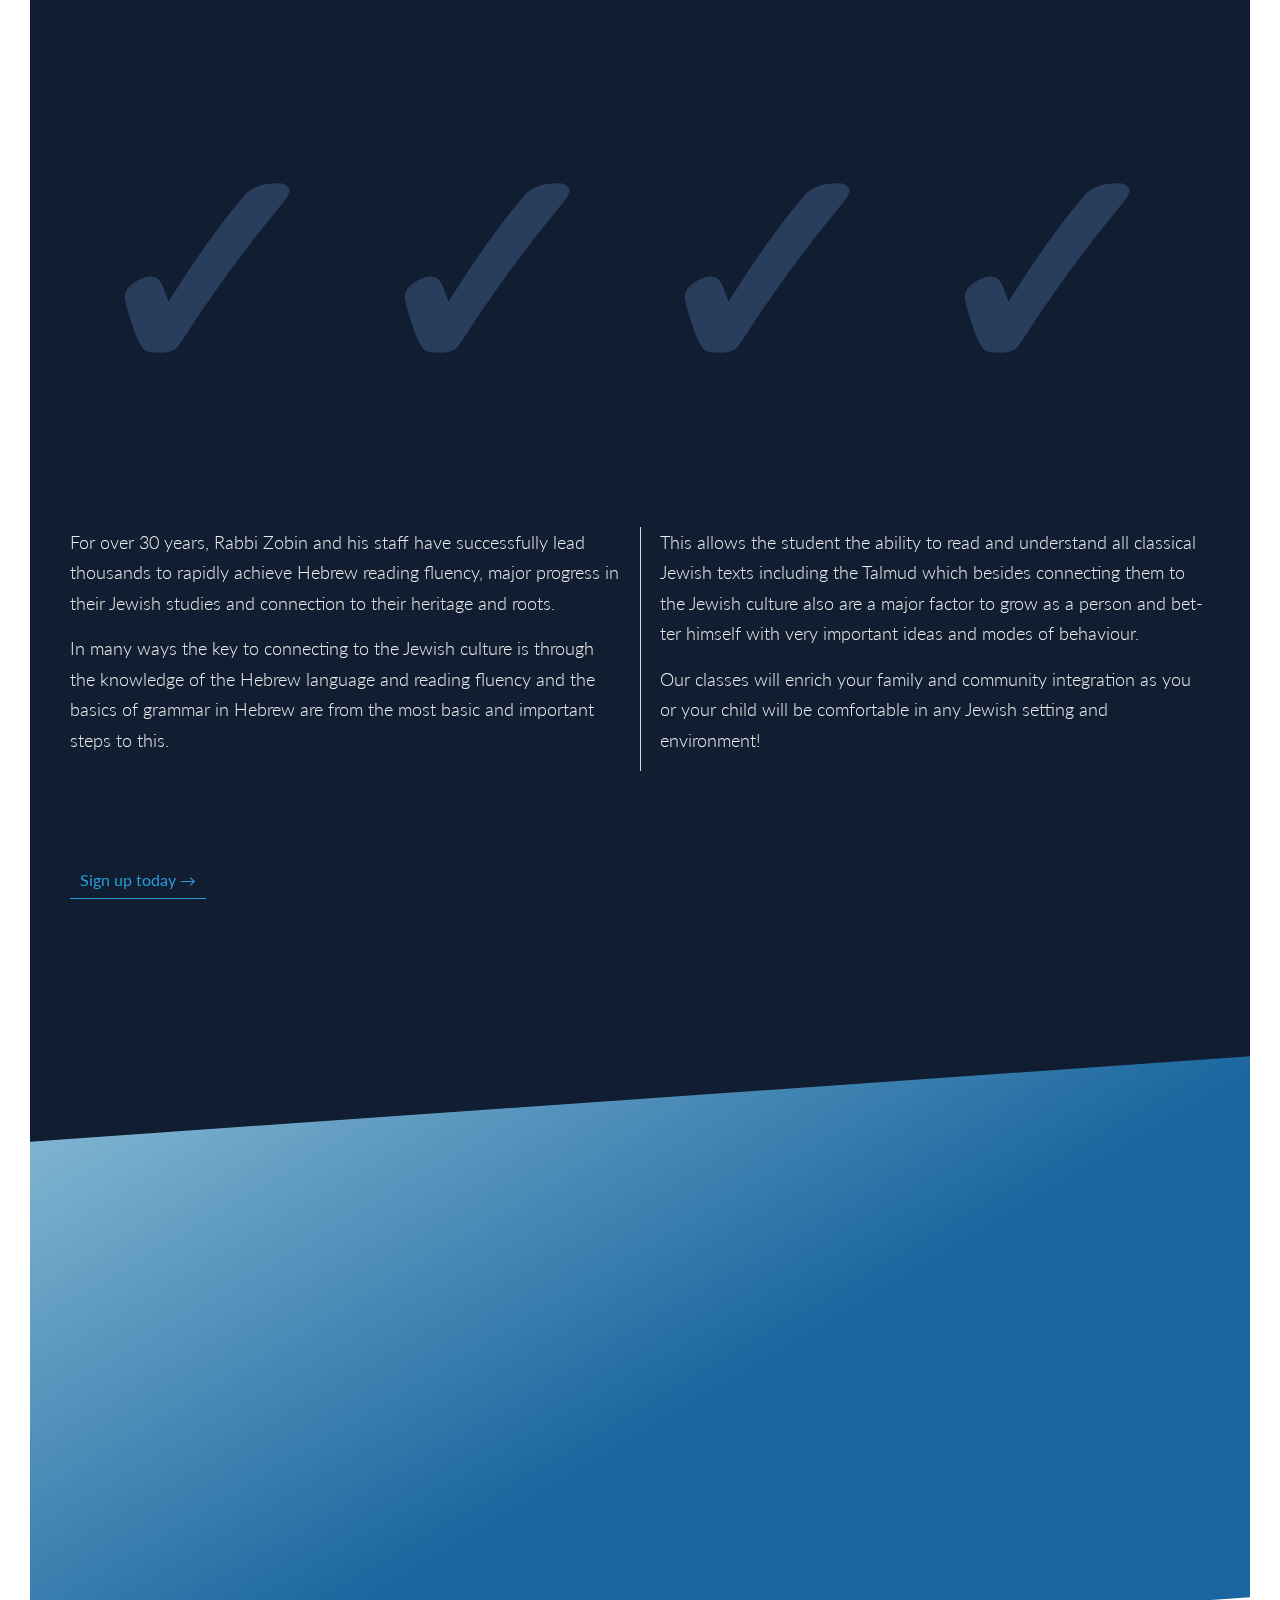
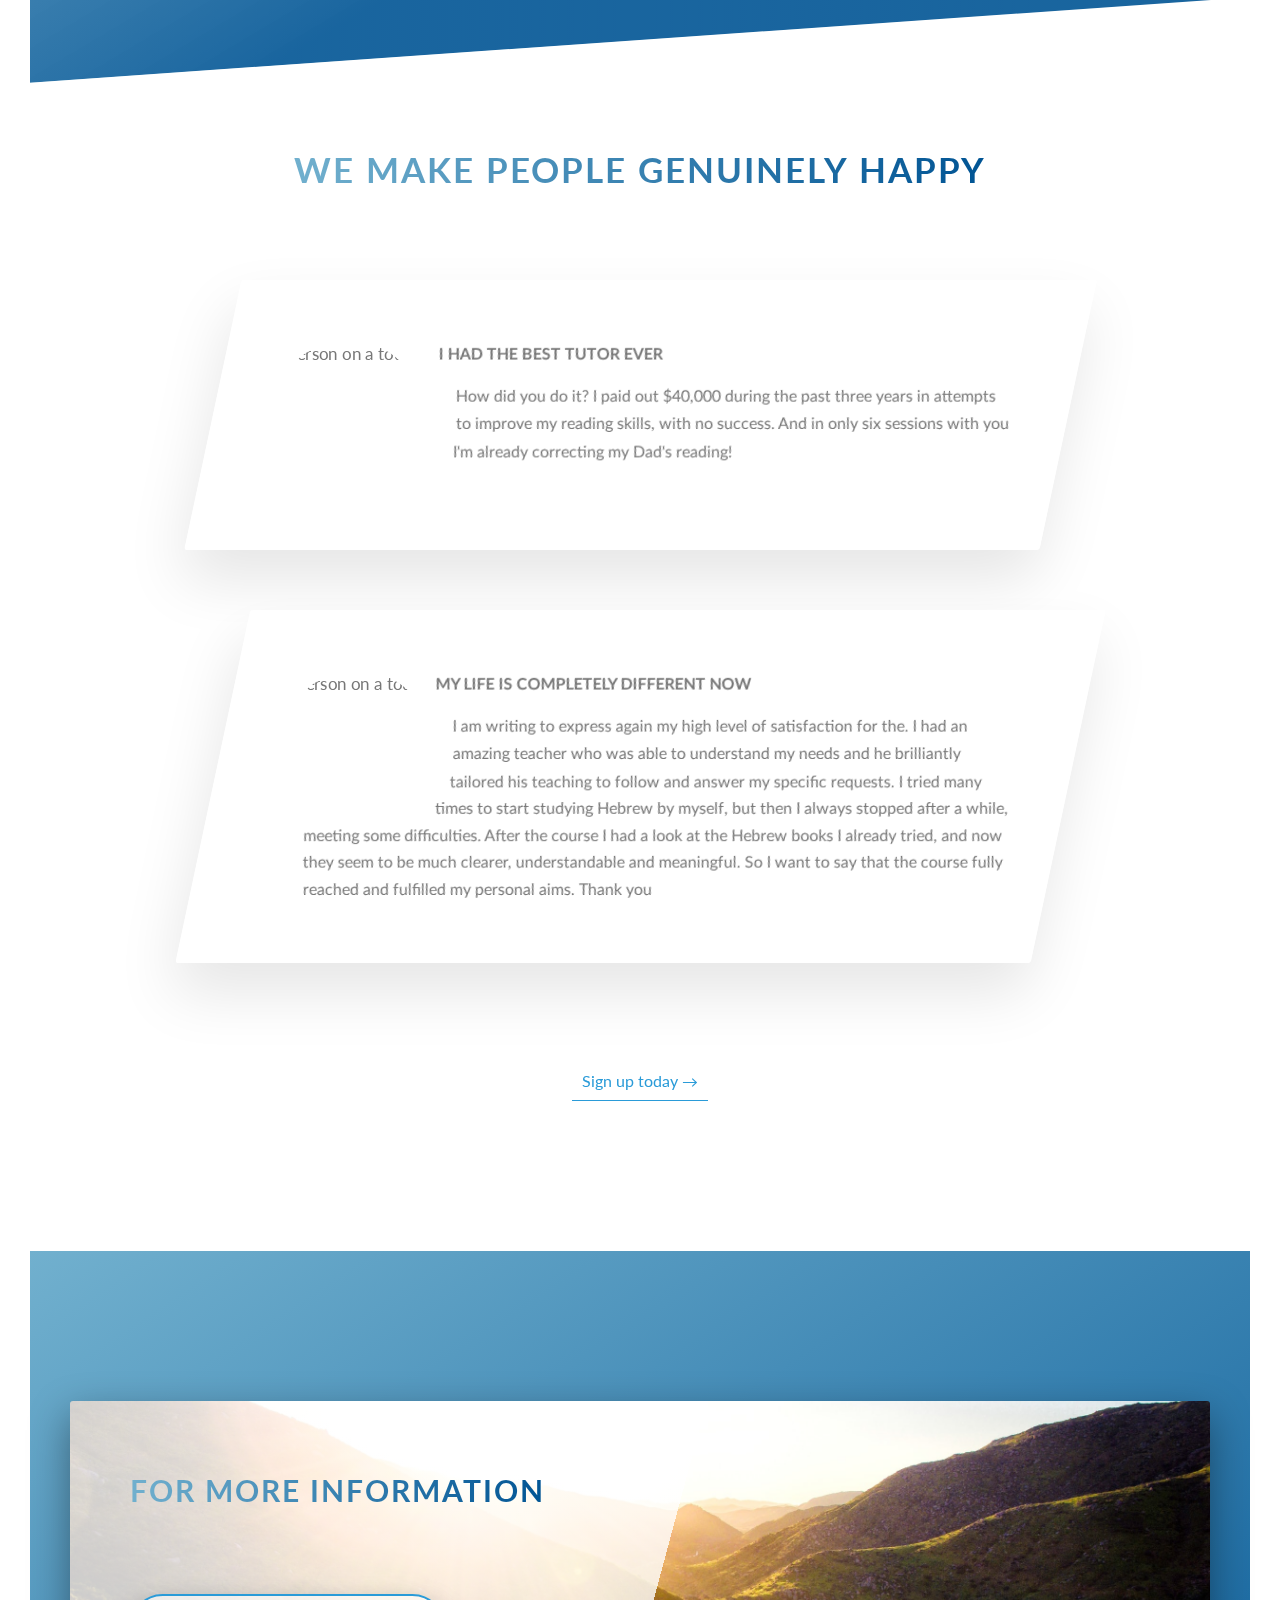
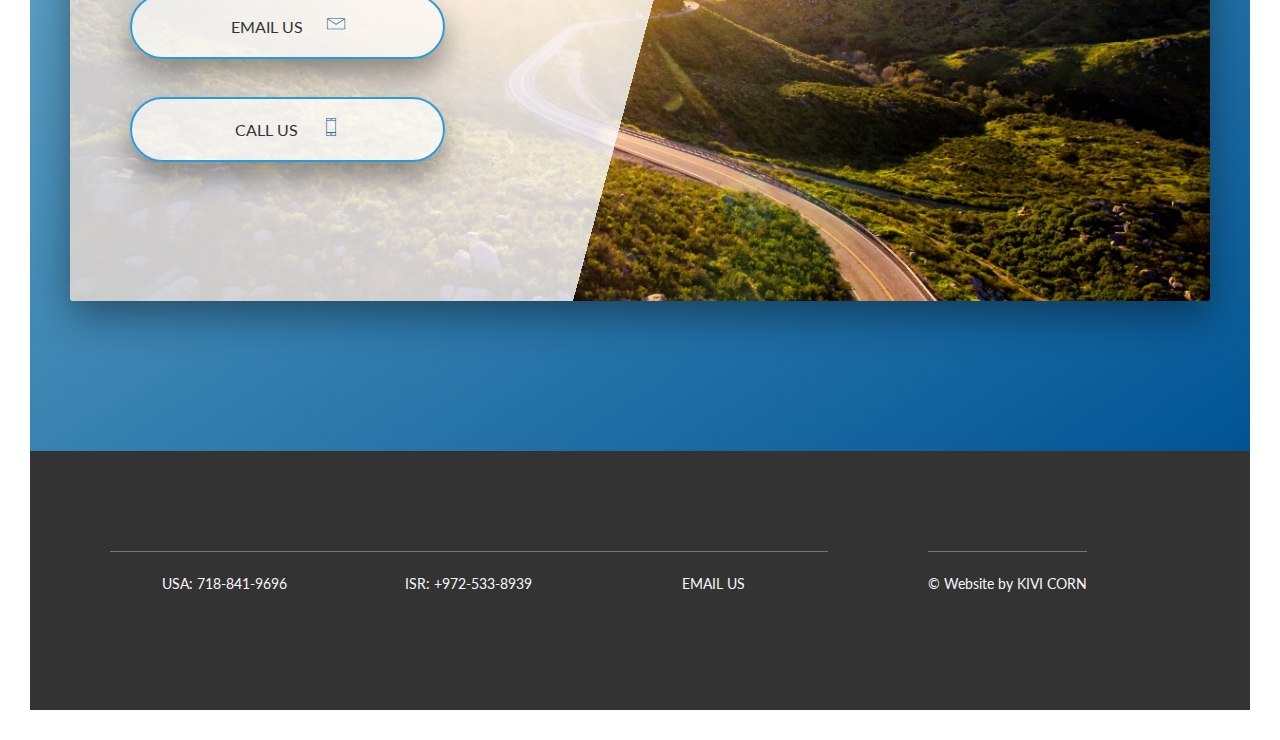
==== commit 9435f185: "edit feature animation" ====
--- a/index.html
+++ b/index.html
@@ -131,7 +131,7 @@
 
             <section class="section-features">
                 <div class="row">
-                    <div class="col" data-aos="zoom-in"data-aos-delay="800">
+                    <div class="col" data-aos="zoom-in">
                         <div class="feature-box">
                             <i class="feature-box__icon icon-basic-display"></i>
                             <h3 class="heading-tertiary u-margin-bottom-small">Learn Online</h3>
@@ -140,7 +140,7 @@
                             </p>
                         </div>
                     </div>
-                    <div class="col"data-aos="zoom-in" data-aos-delay="600">
+                    <div class="col"data-aos="zoom-in" data-aos-delay="400">
                         <div class="feature-box">
                             <i class="feature-box__icon icon-basic-calendar"></i>
                             <h3 class="heading-tertiary u-margin-bottom-small">Flexible Schedule</h3>
@@ -149,7 +149,7 @@
                             </p>
                         </div>
                     </div>
-                    <div class="col"data-aos="zoom-in" data-aos-delay="400">
+                    <div class="col"data-aos="zoom-in" data-aos-delay="600">
                         <div class="feature-box">
                             <i class="feature-box__icon icon-basic-clockwise"></i>
                             <h3 class="heading-tertiary u-margin-bottom-small">Rapid  Success</h3>
@@ -158,7 +158,7 @@
                             </p>
                         </div>
                     </div>
-                    <div class="col"data-aos="zoom-in">
+                    <div class="col"data-aos="zoom-in"data-aos-delay="800">
                         <div class="feature-box">
                             <i class="feature-box__icon icon-basic-message-multiple"></i>
                             <h3 class="heading-tertiary u-margin-bottom-small">Satisfied Customers</h3>
@@ -317,7 +317,7 @@
                             <p>
                                 I am writing to express again my high level of satisfaction for the. I had an amazing teacher who was able to understand my needs and he brilliantly  tailored his teaching to follow and answer my specific requests.
 
-                                I tried many times to start studying Hebrew by myself, but then I always stopped after a while, meeting some difficulties. After the course I again had a look at the Hebrew books I already tried, and now they seem to be much clearer, understandable and meaningful.
+                                I tried many times to start studying Hebrew by myself, but then I always stopped after a while, meeting some difficulties. After the course I had a look at the Hebrew books I already tried, and now they seem to be much clearer, understandable and meaningful.
 
                                 So I want to say that the course fully reached and fulfilled my personal aims. Thank you
                             </p>
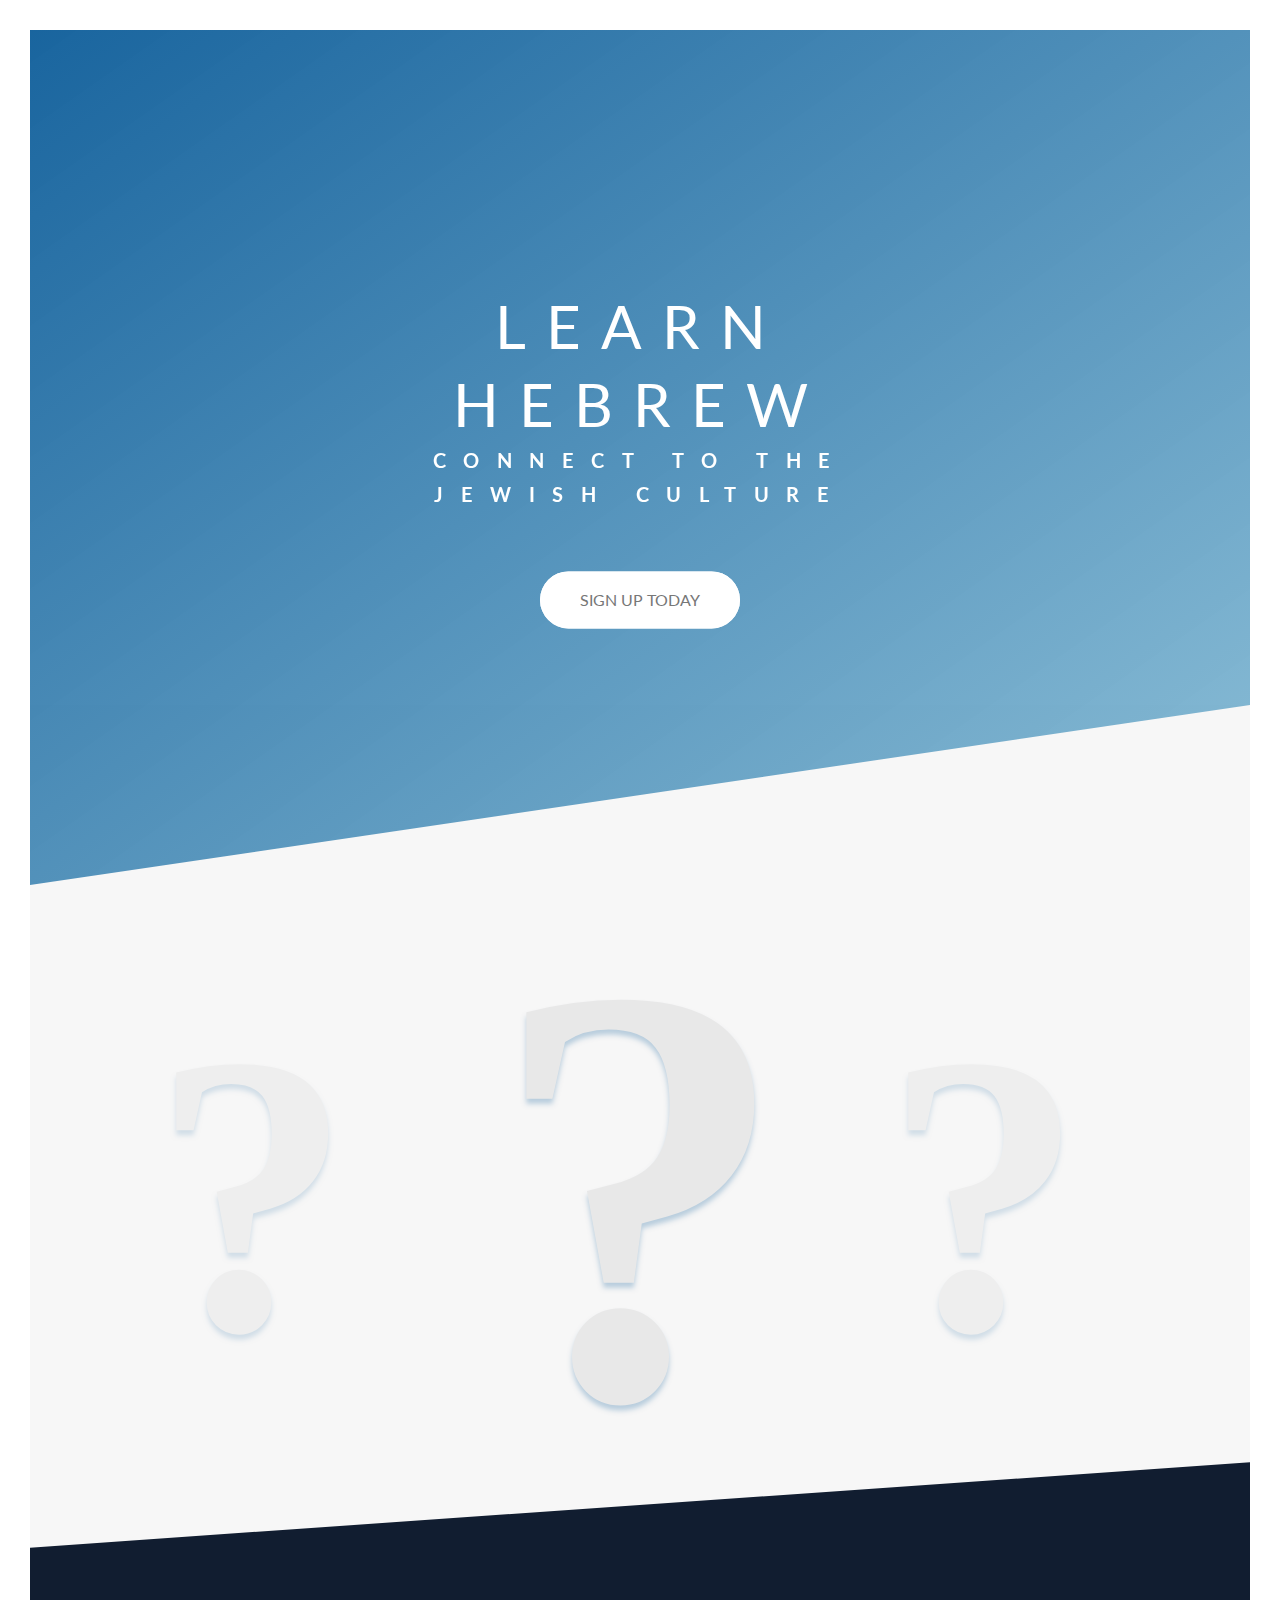
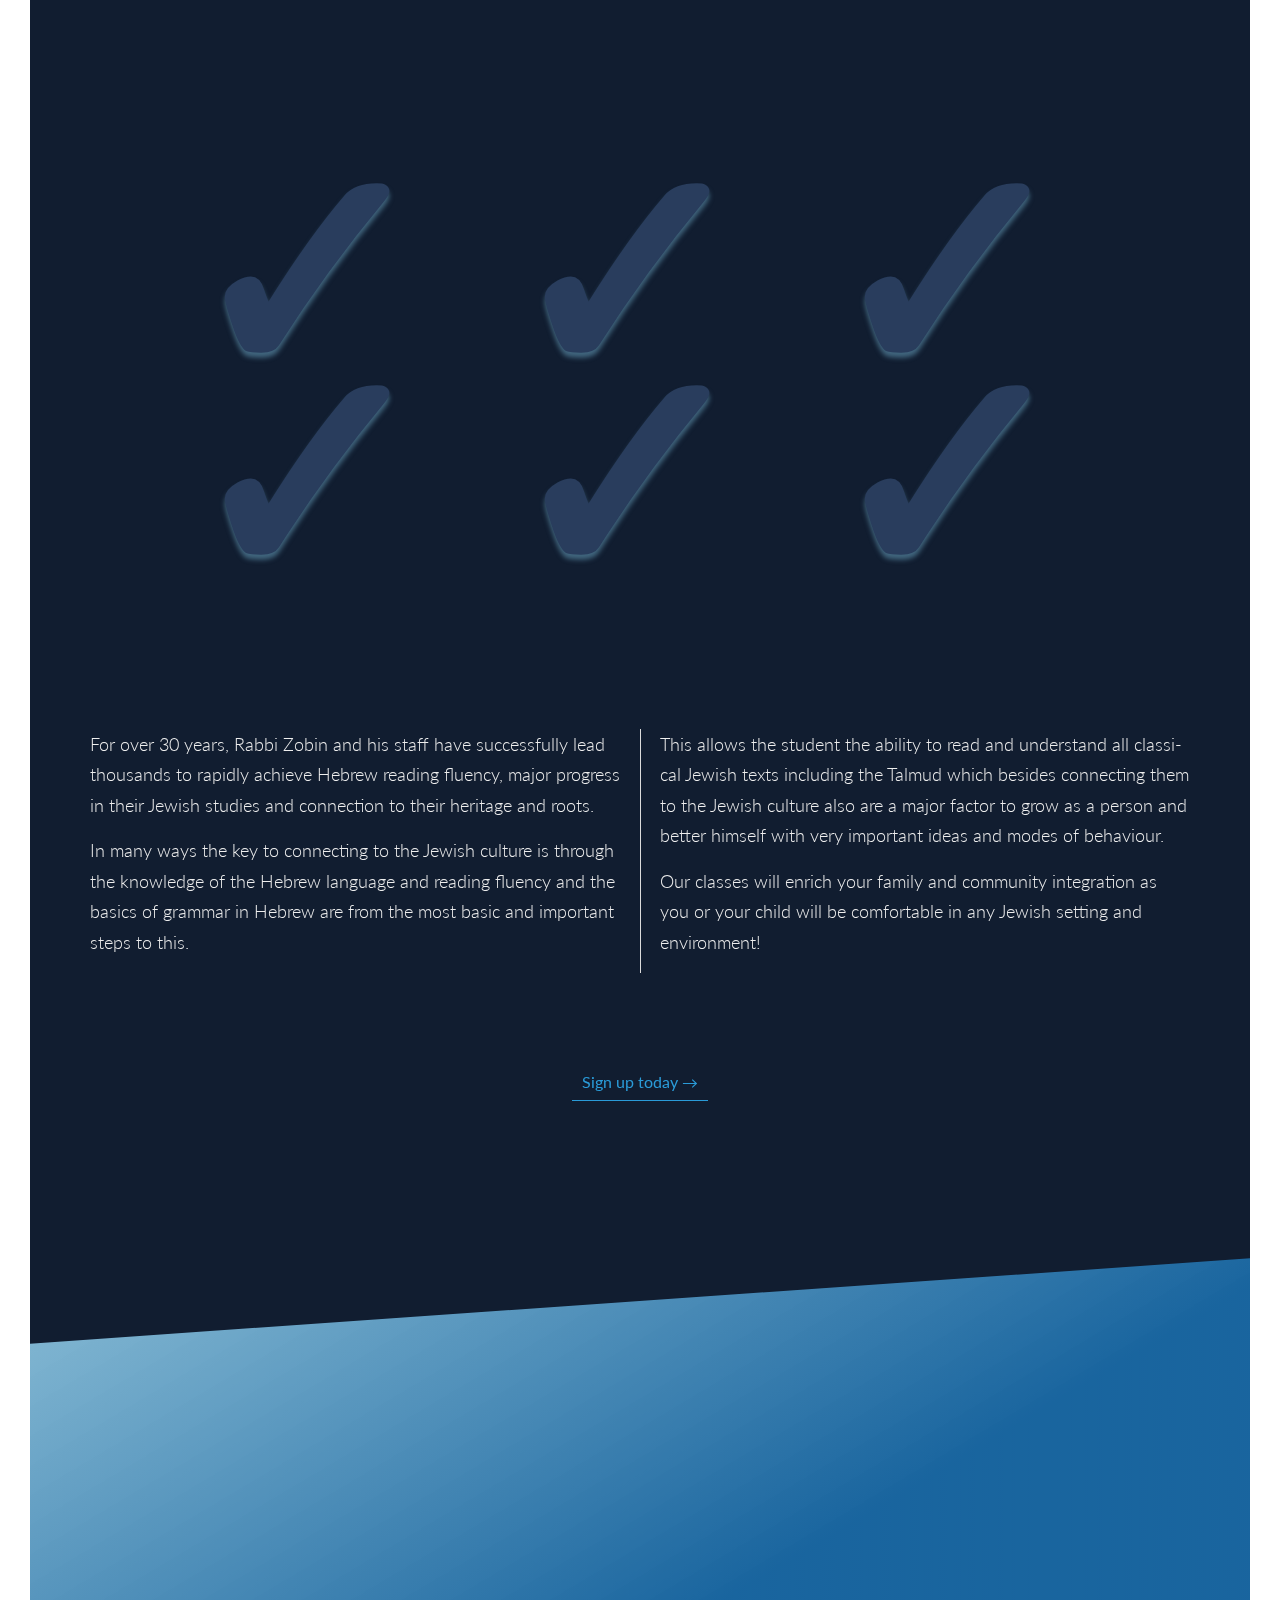
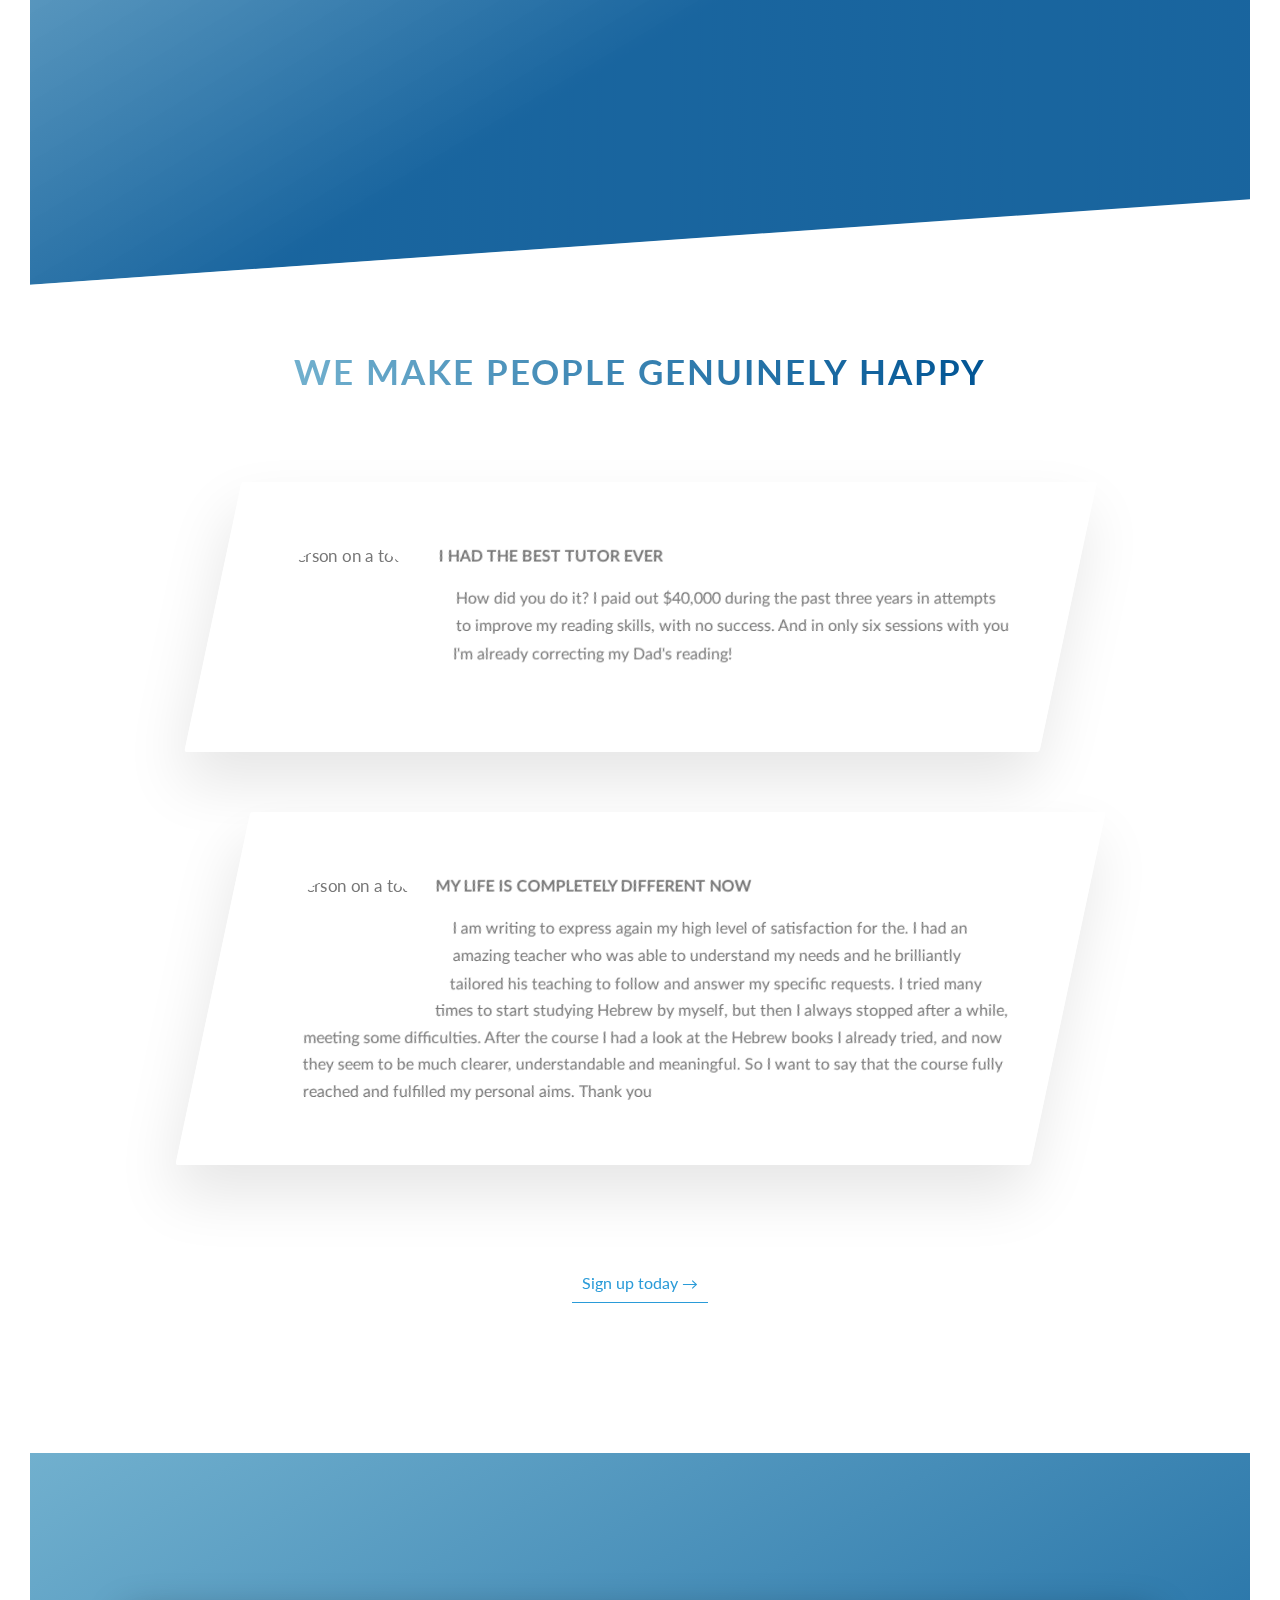
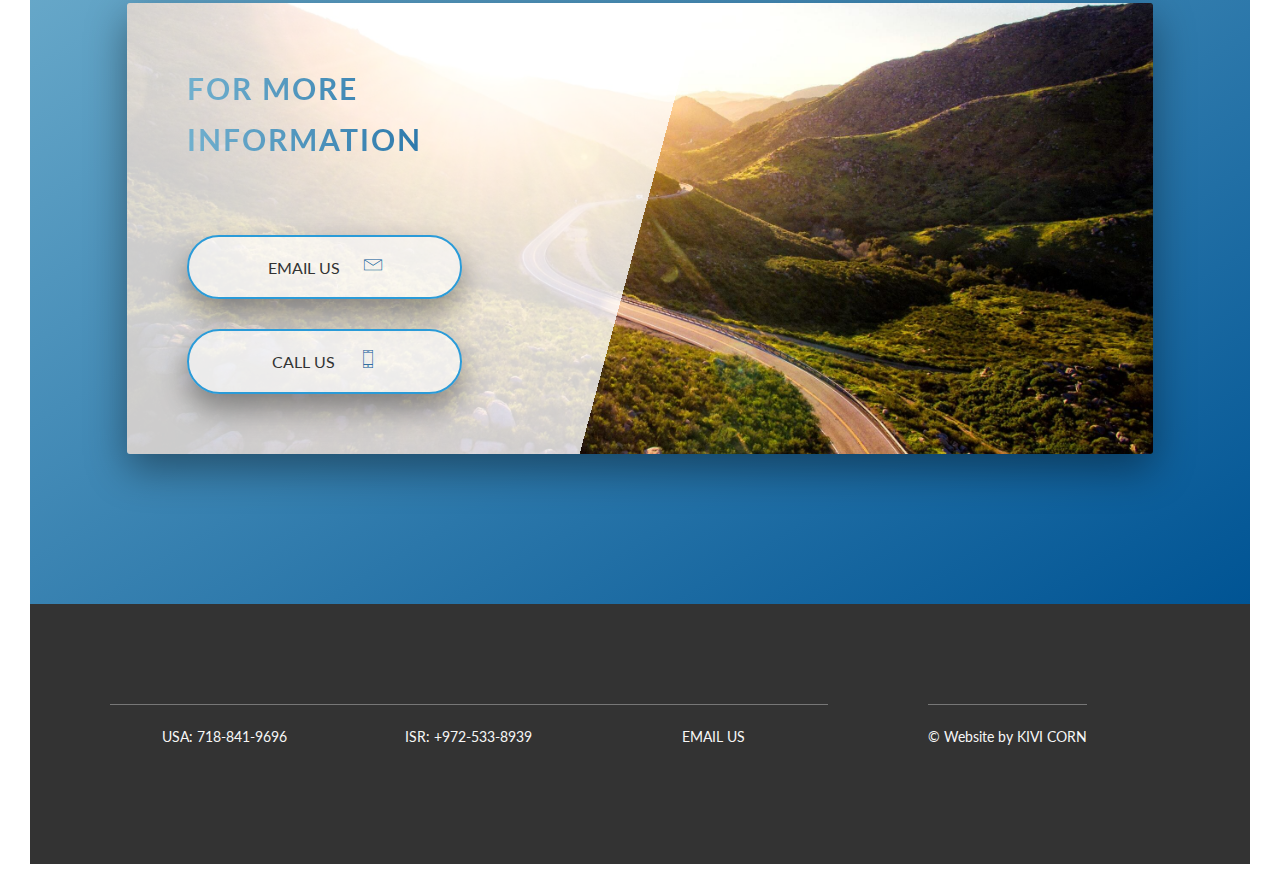
==== commit 4e5c0b47: "remove unnecessary images. convert to jpeg and compress. Make site responsive" ====
--- a/index.html
+++ b/index.html
@@ -11,8 +11,25 @@
         <title>Learn Hebrew and Jewish Texts</title>
         <script defer src="https://unpkg.com/aos@2.3.1/dist/aos.js"></script>
         <script defer src="js/script.js"></script>        
+        <!-- Google Tag Manager -->
+
+        <script>(function(w,d,s,l,i){w[l]=w[l]||[];w[l].push({'gtm.start':
+
+        new Date().getTime(),event:'gtm.js'});var f=d.getElementsByTagName(s)[0],
+    
+        j=d.createElement(s),dl=l!='dataLayer'?'&l='+l:'';j.async=true;j.src=
+    
+        'https://www.googletagmanager.com/gtm.js?id='+i+dl;f.parentNode.insertBefore(j,f);
+    
+        })(window,document,'script','dataLayer','GTM-TTXZQD8');</script>
+    <!-- End Google Tag Manager -->
     </head>
     <body>
+        <!-- Google Tag Manager (noscript) -->
+        <noscript><iframe src="https://www.googletagmanager.com/ns.html?id=GTM-TTXZQD8"
+        height="0" width="0" style="display:none;visibility:hidden"></iframe></noscript>
+        <!-- End Google Tag Manager (noscript) -->
+        
         <header class="header">
             <!-- <div class="header__logo-box">
                 <img src="img/favicon96.png" alt="Logo" class="header__logo">
@@ -23,7 +40,7 @@
                     <span class="heading-primary--main">Learn Hebrew</span>
                     <span class="heading-primary--sub">Connect to the Jewish culture</span>
                 </h1>
-                <a href="#" class="btn btn--white btn--animated">Sign up today</a>
+                <a href="https://form.jotform.com/201164168200038" target="blank" class="btn btn--white btn--animated">Sign up today</a>
             </div>
         </header>
         <!-- Improve your reading and understanding of Jewish  -->
@@ -39,22 +56,22 @@
                     <div class="questions-container__icon questions-container__icon--left">&#63;</div>
                     <div class="questions-container__icon questions-container__icon--right">&#63;</div>
                     <div class="questions">
-                        <div data-aos="flip-left" data-aos-delay="600" class=" u-margin-bottom-small questions__question">
+                        <div data-aos="flip-right" data-aos-delay="1200" class=" u-margin-bottom-small questions__question">
                             <h3 class="heading-tertiary">
                                 Need "Bar-Mitzvah" lessons for your son?
                             </h3>
                         </div>
-                        <div data-aos="flip-left" data-aos-delay="800" class=" u-margin-bottom-small questions__question">
+                        <div data-aos="flip-right" data-aos-delay="1000" class=" u-margin-bottom-small questions__question">
                             <h3 class="heading-tertiary">
                                 Hesitant to pick up a prayer book in the synagogue?
                             </h3>
                         </div>
-                        <div data-aos="flip-left" data-aos-delay="1000" class=" u-margin-bottom-small questions__question">
+                        <div data-aos="flip-right" data-aos-delay="800" class=" u-margin-bottom-small questions__question">
                             <h3 class="heading-tertiary">
                                 Want to learn Hebrew to read Jewish texts?
                             </h3>
                         </div>
-                        <div data-aos="flip-left" data-aos-delay="1200" class=" u-margin-bottom-small questions__question">
+                        <div data-aos="flip-right" data-aos-delay="600" class=" u-margin-bottom-small questions__question">
                             <h3 class="heading-tertiary">
                                 Looking to connect to the Jewish culture?
                             </h3>
@@ -73,7 +90,7 @@
             </section>
             <section class="section-solution">
                 <div class="section-solution__content">
-                    <div data-aos="fade-down" data-aos-delay="400" class="u-center-text u-margin-bottom-big">
+                    <div data-aos="fade-down" class="u-center-text u-margin-bottom-big">
                         <h2 class="heading-secondary solution__title">
                             We've got you covered!
                         </h2>
@@ -84,32 +101,44 @@
                             With our Jewish Culture Enrichment Classes you will
                         </div> -->
                         <div class="heading-tertiary solution__item">
-                            <p data-aos="fade" data-aos-delay="800" class="solution__item-header">
+                            <p data-aos="fade"data-aos-anchor-placement="top-bottom" class="solution__item-header">
                                 rapidly achieve fluency in Hebrew reading
                             </p>
                             <div class="check-mark">&check;</div>
                         </div>
                         <div class="heading-tertiary solution__item">
-                            <p data-aos="fade" data-aos-delay="600" class="solution__item-header">
+                            <p data-aos="fade" data-aos-delay="400"data-aos-anchor-placement="top-bottom" class="solution__item-header">
                                 Understand classic Jewish
                                 texts like the Torah and the Talmud.
                             </p>
                             <div class="check-mark">&check;</div>
                         </div>
                         <div class="heading-tertiary solution__item">
-                            <p data-aos="fade" data-aos-delay="400" class="solution__item-header">
+                            <p data-aos="fade" data-aos-delay="600"data-aos-anchor-placement="top-bottom" class="solution__item-header">
                                 Over 30 years experience
                             </p>
                             <div class="check-mark">&check;</div>
                         </div>
                         <div class="heading-tertiary solution__item">
-                            <p data-aos="fade" class="solution__item-header">
+                            <p data-aos="fade" data-aos-delay="800" data-aos-anchor-placement="top-bottom" class="solution__item-header">
+                                your son will read hebrew like a pro in no time!
+                            </p>
+                            <div class="check-mark">&check;</div>
+                        </div>
+                        <div class="heading-tertiary solution__item">
+                            <p data-aos="fade"data-aos-delay="1000"data-aos-anchor-placement="top-bottom" class="solution__item-header">
                                 connect to your heritage and roots
                             </p>
                             <div class="check-mark">&check;</div>
                         </div>
-                    </div>
-                    <div class="row">
+                        <div class="heading-tertiary solution__item">
+                            <p data-aos="fade"data-aos-delay="1200"data-aos-anchor-placement="top-bottom" class="solution__item-header">
+                                you will feel at home with the prayer services! 
+                            </p>
+                            <div class="check-mark">&check;</div>
+                        </div>
+                    </div>
+                    <div class="row solution__text">
                         <div class="paragraph">
                             <p class="u-margin-bottom-small">
                                 For over 30 years, Rabbi Zobin and his staff have successfully lead thousands to rapidly achieve Hebrew reading fluency, major progress in their Jewish studies and connection to their heritage and roots.
@@ -124,14 +153,14 @@
                                 Our classes will enrich your family and community integration as you or your child will be comfortable in any Jewish setting and environment!
                             </p>
                         </div>
-                        <a href="#" class="btn-text">Sign up today &rarr;</a>
+                        <a href="https://form.jotform.com/201164168200038" target="blank" class="btn-text">Sign up today &rarr;</a>
                     </div>
                 </div>  
             </section>
 
             <section class="section-features">
                 <div class="row">
-                    <div class="col" data-aos="zoom-in">
+                    <div class="col" data-aos="zoom-in" data-aos-delay="800">
                         <div class="feature-box">
                             <i class="feature-box__icon icon-basic-display"></i>
                             <h3 class="heading-tertiary u-margin-bottom-small">Learn Online</h3>
@@ -140,7 +169,7 @@
                             </p>
                         </div>
                     </div>
-                    <div class="col"data-aos="zoom-in" data-aos-delay="400">
+                    <div class="col"data-aos="zoom-in" data-aos-delay="600">
                         <div class="feature-box">
                             <i class="feature-box__icon icon-basic-calendar"></i>
                             <h3 class="heading-tertiary u-margin-bottom-small">Flexible Schedule</h3>
@@ -149,7 +178,7 @@
                             </p>
                         </div>
                     </div>
-                    <div class="col"data-aos="zoom-in" data-aos-delay="600">
+                    <div class="col"data-aos="zoom-in" data-aos-delay="400">
                         <div class="feature-box">
                             <i class="feature-box__icon icon-basic-clockwise"></i>
                             <h3 class="heading-tertiary u-margin-bottom-small">Rapid  Success</h3>
@@ -158,7 +187,7 @@
                             </p>
                         </div>
                     </div>
-                    <div class="col"data-aos="zoom-in"data-aos-delay="800">
+                    <div class="col"data-aos="zoom-in">
                         <div class="feature-box">
                             <i class="feature-box__icon icon-basic-message-multiple"></i>
                             <h3 class="heading-tertiary u-margin-bottom-small">Satisfied Customers</h3>
@@ -283,7 +312,6 @@
                 <div class="bg-video">
                     <video class="bg-video__content" autoplay muted loop>
                         <source src="img/headphones.mp4" type="video/mp4">
-                        <!-- <source src="./img/video.webm" type="video/webm"> -->
                             Your browser is not supported!
                     </video>
                 </div>
@@ -326,7 +354,7 @@
                 </div>
 
                 <div class="u-center-text u-margin-top-huge">
-                    <a href="#" class="btn-text">Sign up today &rarr;</a>
+                    <a href="https://form.jotform.com/201164168200038" target="blank" class="btn-text">Sign up today &rarr;</a>
                 </div>
             </section>
 
@@ -345,12 +373,12 @@
                                 </a>
                             </div> -->
                             <div class="contact__item">
-                                <a class="contact__link contact__link--2 btn" href="mailto:machonkriah@gmail.com" target="blank">
+                                <a class="btn contact__link contact__link--2" href="mailto:machonkriah@gmail.com" target="blank">
                                     Email us <i class="icon-basic-mail contact__icon"></i>
                                 </a>
                             </div>
                             <div class="contact__item">
-                                <a class="contact__link contact__link--3 btn" href="tel:+17188419696" target="blank">
+                                <a class="btn contact__link contact__link--3" href="tel:+17188419696" target="blank">
                                     Call us <i class="icon-basic-smartphone contact__icon"></i>
                                 </a>
                             </div>
--- a/css/main.css
+++ b/css/main.css
@@ -142,6 +142,13 @@
   line-height: 1.7;
   color: #777;
   padding: 3rem;
+  overflow-x: hidden;
+}
+
+@media (max-width: 600px) {
+  body {
+    padding: 0;
+  }
 }
 
 .heading-primary {
@@ -159,6 +166,15 @@
   letter-spacing: 2rem;
   -webkit-animation: moveInLeft 1s ease-out;
           animation: moveInLeft 1s ease-out;
+  line-height: 1.3;
+}
+
+@media (max-width: 600px) {
+  .heading-primary--main {
+    font-size: 3rem;
+    letter-spacing: 1.8rem;
+    margin-bottom: 2rem;
+  }
 }
 
 .heading-primary--sub {
@@ -168,6 +184,13 @@
   letter-spacing: 1.75rem;
   -webkit-animation: moveInRight 1s ease-out;
           animation: moveInRight 1s ease-out;
+}
+
+@media (max-width: 600px) {
+  .heading-primary--sub {
+    font-size: 2rem;
+    letter-spacing: 2px;
+  }
 }
 
 .heading-secondary {
@@ -233,6 +256,12 @@
   overflow: hidden;
 }
 
+@media (max-width: 800px) {
+  .bg-video {
+    display: none;
+  }
+}
+
 .bg-video__content {
   height: 100%;
   width: 100%;
@@ -359,6 +388,18 @@
   background-color: #eee;
 }
 
+@media (max-width: 750px) {
+  .contact__link {
+    padding: 1rem 2rem !important;
+  }
+}
+
+@media (max-width: 600px) {
+  .contact__link {
+    padding: 1rem 2rem !important;
+  }
+}
+
 .composition {
   position: relative;
 }
@@ -416,6 +457,7 @@
   transition: -webkit-transform 0.3s;
   transition: transform 0.3s;
   transition: transform 0.3s, -webkit-transform 0.3s;
+  min-width: 20rem;
 }
 
 .feature-box__icon {
@@ -740,6 +782,7 @@
   -webkit-box-pack: center;
       -ms-flex-pack: center;
           justify-content: center;
+  gap: 10rem !important;
 }
 
 .solution__item {
@@ -759,6 +802,12 @@
   font-size: 2rem;
 }
 
+.solution__text {
+  -webkit-box-pack: center;
+      -ms-flex-pack: center;
+          justify-content: center;
+}
+
 .check-mark {
   font-family: serif;
   position: absolute;
@@ -768,9 +817,11 @@
           transform: translate(-50%, -50%);
   font-size: 30rem;
   color: #293d5d;
+  text-shadow: 0 5px 5px rgba(113, 176, 206, 0.5);
 }
 
 .paragraph {
+  padding: 0 2rem;
   font-size: 1.8rem;
   font-weight: 300;
   -webkit-column-count: 2;
@@ -786,6 +837,13 @@
 
 .paragraph:not(:last-child) {
   margin-bottom: 3rem;
+}
+
+@media (max-width: 700px) {
+  .paragraph {
+    -webkit-column-count: 1;
+            column-count: 1;
+  }
 }
 
 .story {
@@ -802,6 +860,15 @@
           transform: skewX(-12deg);
 }
 
+@media (max-width: 800px) {
+  .story {
+    -webkit-transform: none;
+            transform: none;
+    padding: 2rem;
+    width: 90%;
+  }
+}
+
 .story__shape {
   width: 15rem;
   height: 15rem;
@@ -814,6 +881,13 @@
   position: relative;
 }
 
+@media (max-width: 800px) {
+  .story__shape {
+    -webkit-transform: none;
+            transform: none;
+  }
+}
+
 .story__image {
   height: 100%;
   -webkit-transition: all 0.5s;
@@ -825,6 +899,13 @@
 .story__text {
   -webkit-transform: skewX(12deg);
           transform: skewX(12deg);
+}
+
+@media (max-width: 800px) {
+  .story__text {
+    -webkit-transform: none;
+            transform: none;
+  }
 }
 
 .story__caption {
@@ -945,8 +1026,8 @@
 
 .header {
   height: 95vh;
-  background-image: -webkit-gradient(linear, left top, right bottom, color-stop(50%, rgba(0, 84, 148, 0.9)), color-stop(50%, rgba(113, 176, 206, 0.8)));
-  background-image: linear-gradient(to right bottom, rgba(0, 84, 148, 0.9) 50%, rgba(113, 176, 206, 0.8) 50%);
+  background-image: -webkit-gradient(linear, left top, right bottom, from(rgba(0, 84, 148, 0.9)), to(rgba(113, 176, 206, 0.8)));
+  background-image: linear-gradient(to right bottom, rgba(0, 84, 148, 0.9), rgba(113, 176, 206, 0.8));
   background-size: cover;
   background-position: bottom;
   -webkit-clip-path: polygon(0 0, 100% 0, 100% 75vh, 0 100%);
@@ -973,12 +1054,24 @@
   text-align: center;
 }
 
+@media (max-width: 1450px) {
+  .header__text-box {
+    top: 50%;
+  }
+}
+
 .section-questions {
   background-color: #f7f7f7;
   padding: 30rem 2rem 25rem;
   margin-top: -20vh;
   position: relative;
   z-index: -1;
+}
+
+@media (max-width: 1200px) {
+  .section-questions {
+    padding-top: 20rem;
+  }
 }
 
 .questions-container {
@@ -1002,16 +1095,10 @@
 
 .questions-container__icon--big {
   top: 50%;
-  left: 10%;
+  left: 50%;
+  -webkit-transform: translate(-50%, -50%);
+          transform: translate(-50%, -50%);
   opacity: 0.5;
-}
-
-@media (max-width: 2830px) {
-  .questions-container__icon--big {
-    left: 50%;
-    -webkit-transform: translate(-50%, -50%);
-            transform: translate(-50%, -50%);
-  }
 }
 
 .questions-container__icon--left {
@@ -1021,11 +1108,23 @@
   font-size: 40rem;
 }
 
+@media (max-width: 750px) {
+  .questions-container__icon--left {
+    display: none;
+  }
+}
+
 .questions-container__icon--right {
   top: 50%;
   left: 70%;
   opacity: 0.3;
   font-size: 40rem;
+}
+
+@media (max-width: 750px) {
+  .questions-container__icon--right {
+    display: none;
+  }
 }
 
 .section-solution {
@@ -1045,7 +1144,7 @@
 }
 
 .section-features {
-  padding: 22rem 0 12rem;
+  padding: 22rem 2rem 12rem;
   background-image: -webkit-gradient(linear, left top, right bottom, from(rgba(113, 176, 206, 0.8)), color-stop(60%, rgba(0, 84, 148, 0.9)));
   background-image: linear-gradient(to right bottom, rgba(113, 176, 206, 0.8), rgba(0, 84, 148, 0.9) 60%);
   background-size: cover;
@@ -1060,12 +1159,6 @@
           transform: skewY(4deg);
 }
 
-.section-tours {
-  background-color: #f7f7f7;
-  padding: 25rem 0 15rem 0;
-  margin-top: -10rem;
-}
-
 .section-stories {
   padding: 15rem 0;
   position: relative;
@@ -1079,16 +1172,41 @@
 }
 
 .contact {
-  background: linear-gradient(105deg, rgba(255, 255, 255, 0.8) 50%, transparent 50%), url("../img/journey.jpg") center/cover no-repeat;
+  background: linear-gradient(105deg, rgba(255, 255, 255, 0.8) 50%, transparent 50%), url("../img/journey.jpeg") center/cover no-repeat;
   border-radius: 3px;
   -webkit-box-shadow: 0 1.5rem 4rem rgba(0, 0, 0, 0.4);
           box-shadow: 0 1.5rem 4rem rgba(0, 0, 0, 0.4);
-  height: 50rem;
-  width: 100%;
+  width: 90%;
+  margin: auto;
+}
+
+@media (max-width: 750px) {
+  .contact {
+    background: linear-gradient(105deg, rgba(255, 255, 255, 0.8) 60%, transparent 60%), url("../img/journey.jpeg") center/cover no-repeat;
+  }
+}
+
+@media (max-width: 600px) {
+  .contact {
+    background-image: url("../img/journey.jpeg");
+    background-position: center;
+    background-repeat: no-repeat;
+    background-size: cover;
+    -webkit-filter: brightness(0.9);
+            filter: brightness(0.9);
+    text-align: center;
+  }
 }
 
 .contact__heading {
   font-size: 3rem;
+}
+
+@media (max-width: 600px) {
+  .contact__heading {
+    font-size: 2.4rem;
+    text-align: center;
+  }
 }
 
 .contact__info {
@@ -1107,6 +1225,19 @@
   gap: 3rem;
 }
 
+@media (max-width: 1000px) {
+  .contact__info {
+    width: 65%;
+  }
+}
+
+@media (max-width: 600px) {
+  .contact__info {
+    padding: 2rem;
+    width: 100%;
+  }
+}
+
 .contact__item {
   min-width: 100%;
 }
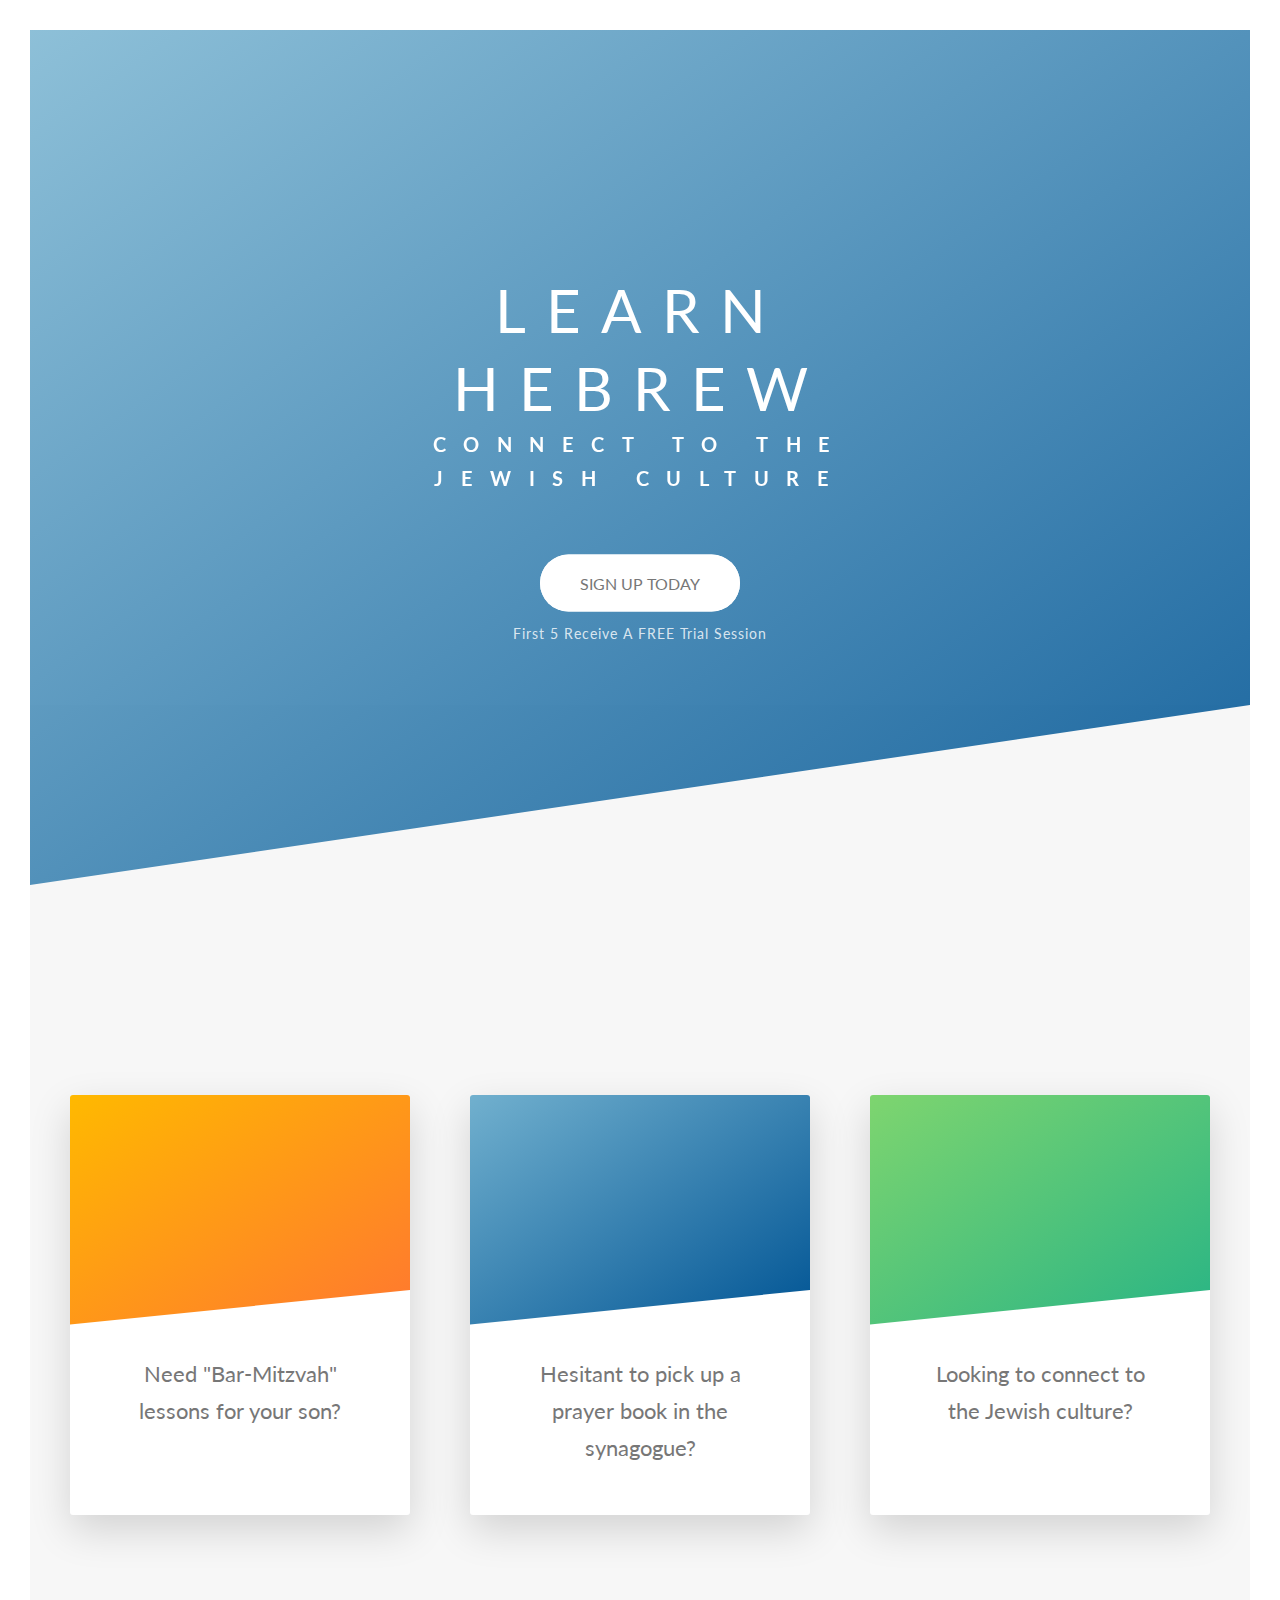
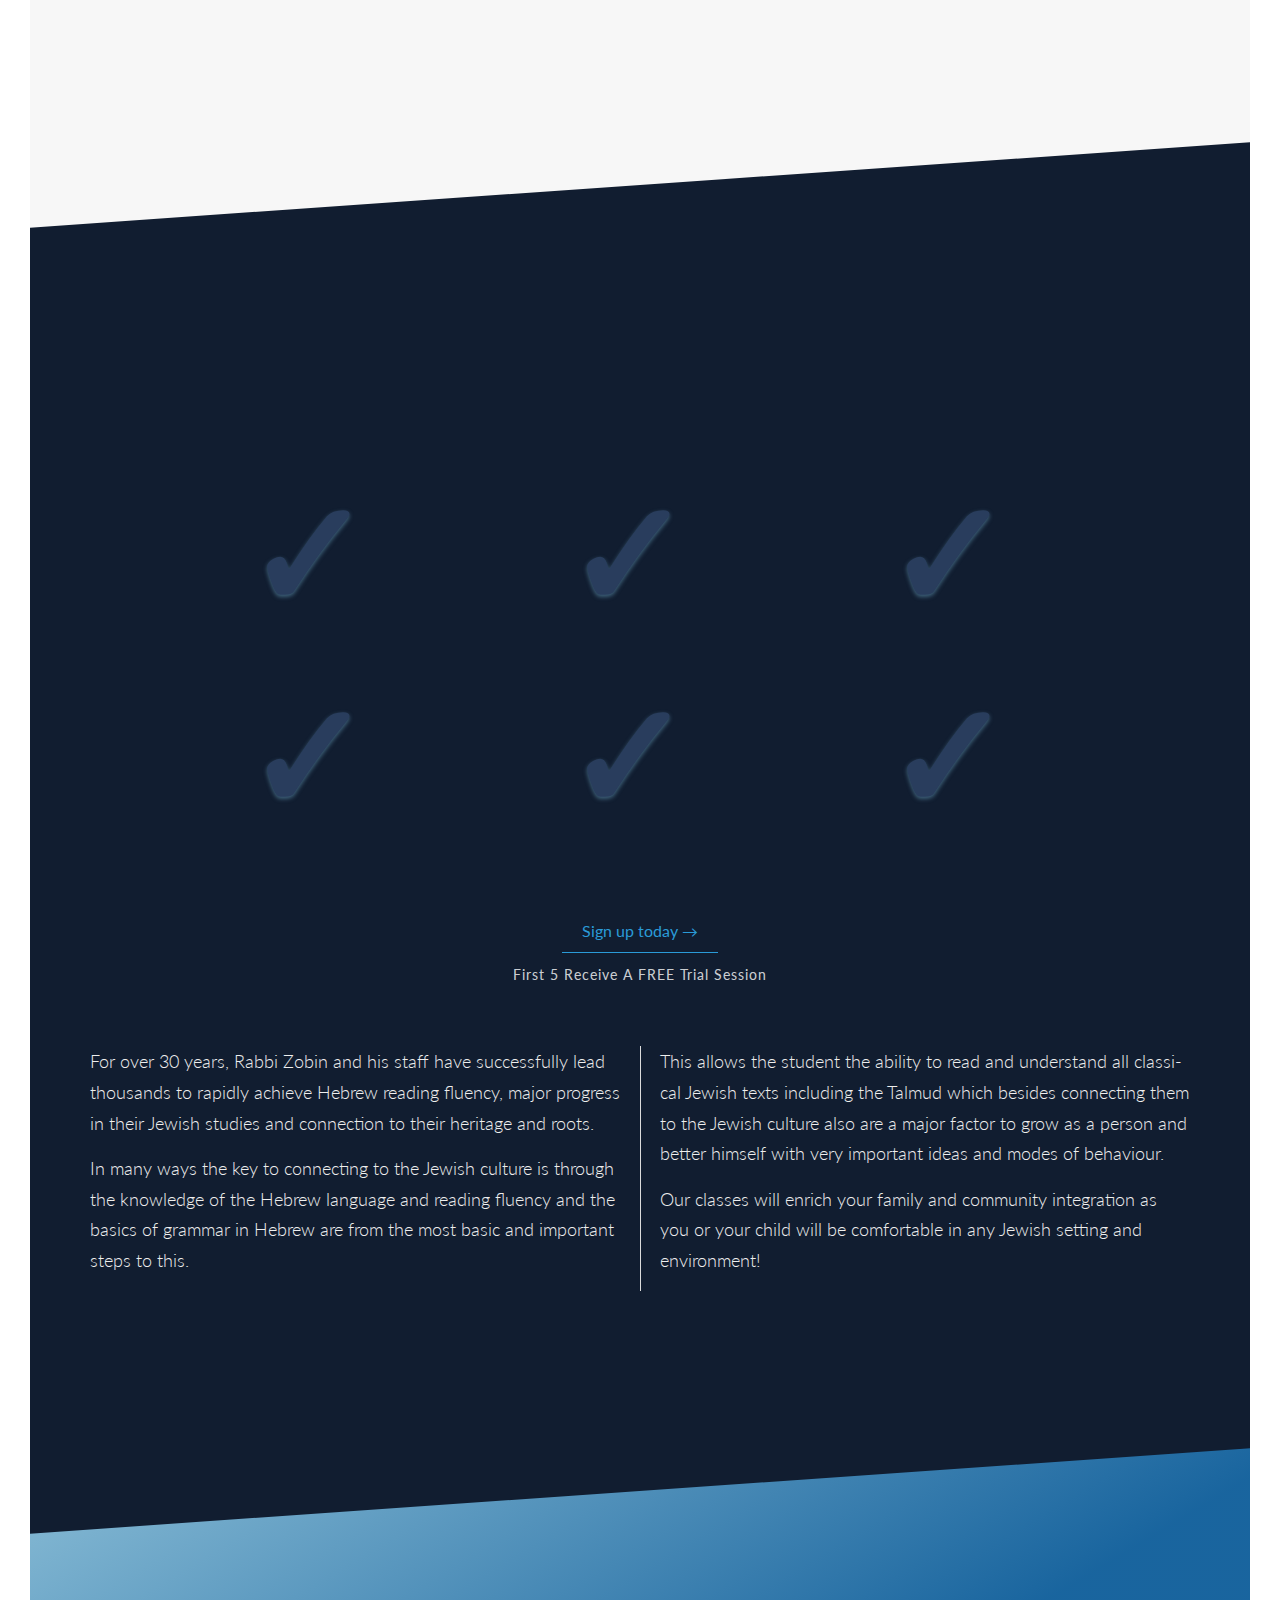
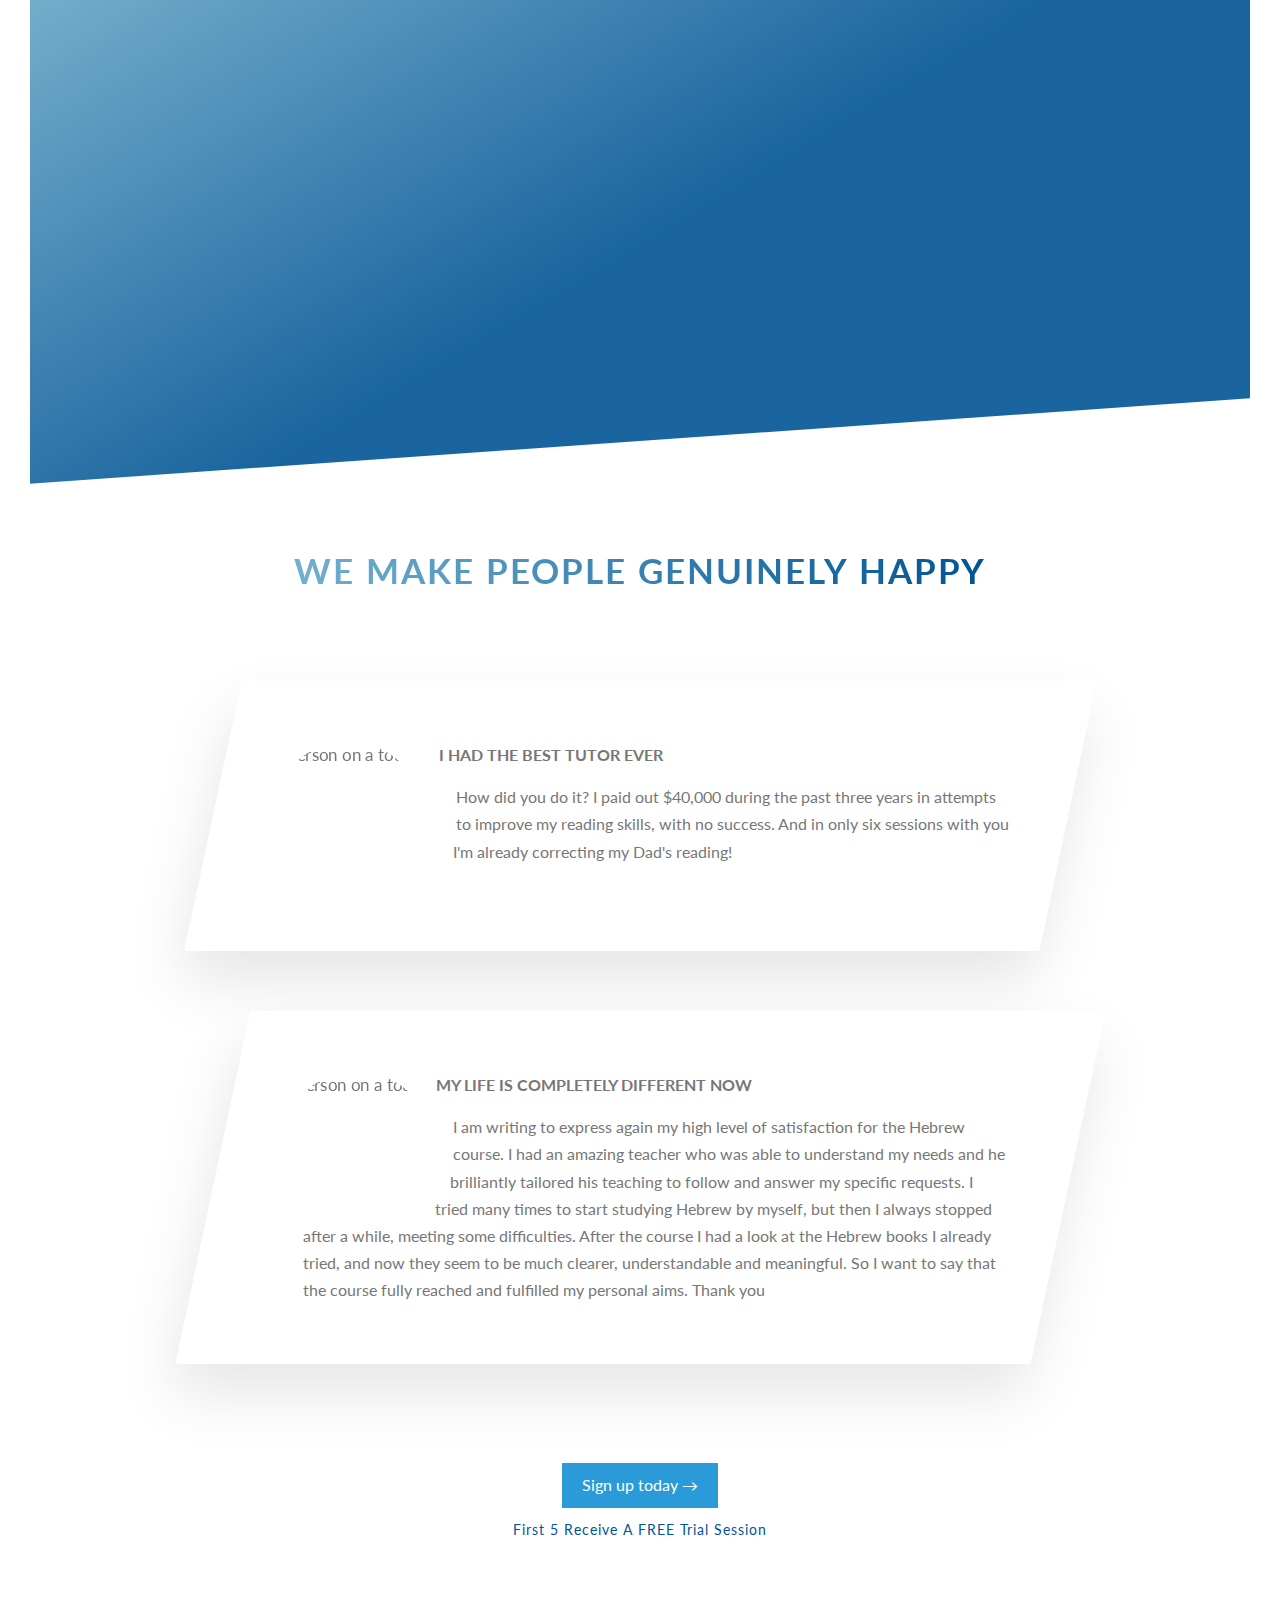
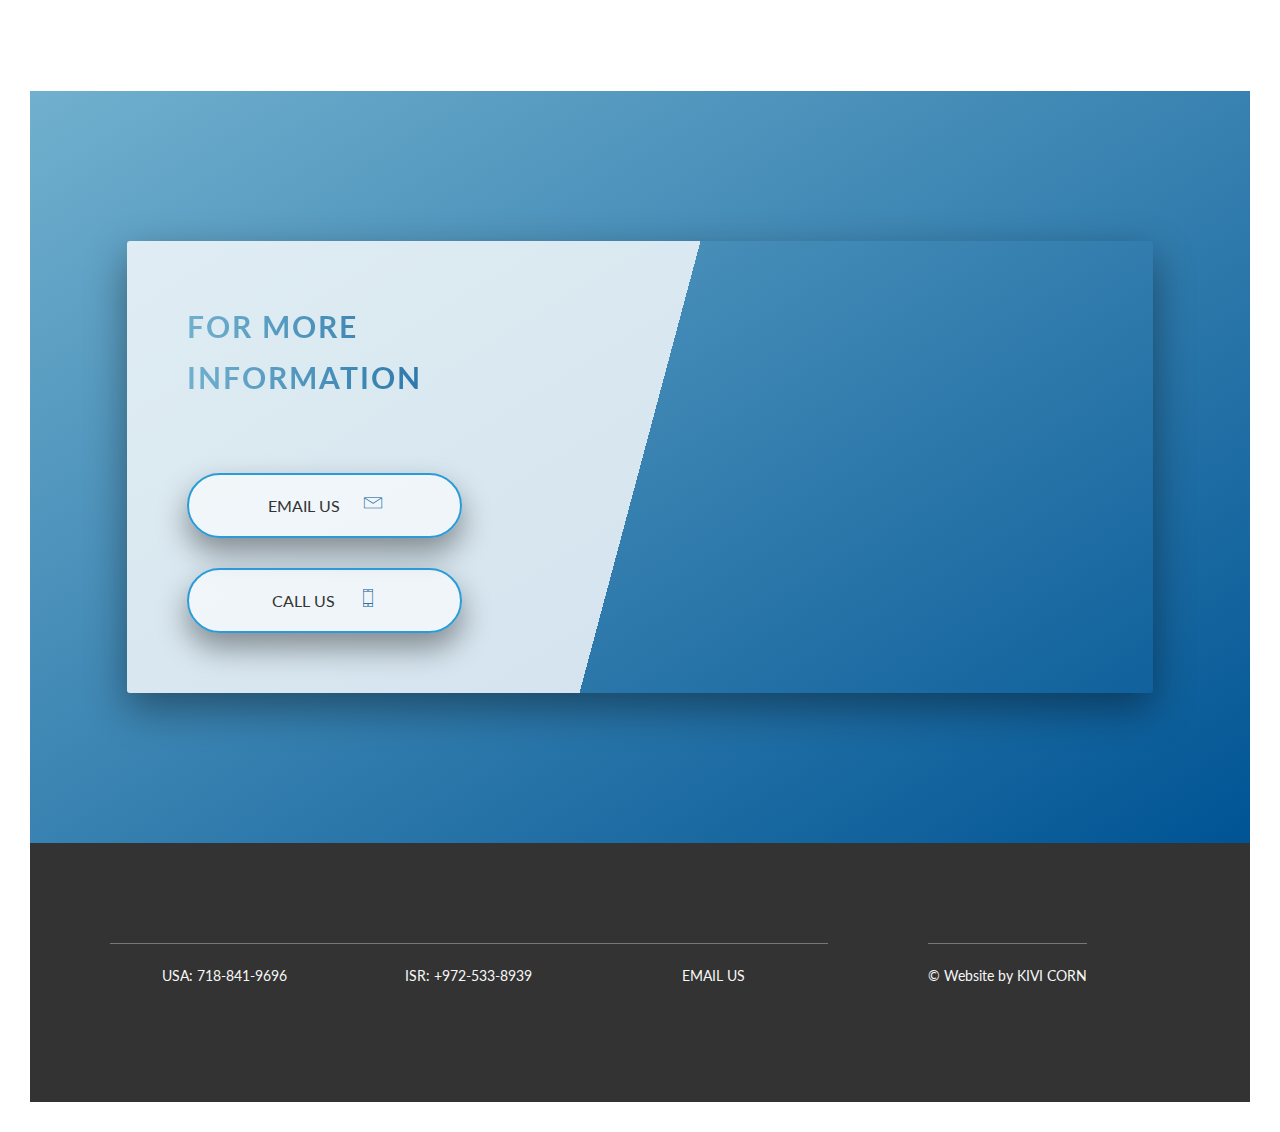
==== commit 21ce1f5a: "add version 3" ====
--- a/index.html
+++ b/index.html
@@ -41,6 +41,7 @@
                     <span class="heading-primary--sub">Connect to the Jewish culture</span>
                 </h1>
                 <a href="https://form.jotform.com/201164168200038" target="blank" class="btn btn--white btn--animated">Sign up today</a>
+                <p class="offer btn--animated">first 5 receive a FREE trial session</p>
             </div>
         </header>
         <!-- Improve your reading and understanding of Jewish  -->
@@ -51,11 +52,12 @@
                         Having difficulty reading Hebrew?
                     </h2>
                 </div>
-                <div class="row questions-container">
-                    <div class="questions-container__icon questions-container__icon--big">&#63;</div>
+                <!-- <div class="row questions-container"> -->
+                    <!-- <div class="questions-container__icon questions-container__icon--big">&#63;</div>
                     <div class="questions-container__icon questions-container__icon--left">&#63;</div>
-                    <div class="questions-container__icon questions-container__icon--right">&#63;</div>
-                    <div class="questions">
+                    <div class="questions-container__icon questions-container__icon--right">&#63;</div> -->
+
+                    <!-- <div class="questions">
                         <div data-aos="flip-right" data-aos-delay="1200" class=" u-margin-bottom-small questions__question">
                             <h3 class="heading-tertiary">
                                 Need "Bar-Mitzvah" lessons for your son?
@@ -76,18 +78,44 @@
                                 Looking to connect to the Jewish culture?
                             </h3>
                         </div>
-                    </div>
-                    <!-- 
                     </div> -->
-                        <!-- <div class="col">
-                        <div class="composition">
-                            <img src="img/img5.jpeg" alt="image" class="composition__photo composition__photo--p1">
-                            <img src="img/man-praying.jpeg" alt="image" class="composition__photo composition__photo--p2">
-                            <img src="img/barmitzvah.jpeg" alt="image" class="composition__photo composition__photo--p3">
-                        </div>
-                    </div> -->
-                </div>
-            </section>
+                <!-- </div> -->
+                <section class="section-tours" id="section-tours">
+                    <div class="row">
+                        <div class="col">
+                            <div class="card">
+                                <div class="card__side card__side--front">
+                                    <div class="card__picture card__picture--1"></div>
+                                    <div class="card__details">
+                                        Need "Bar-Mitzvah" lessons for your son?
+                                    </div>
+                                </div>
+                            </div>
+                        </div>
+                        <div class="col">
+                            <div class="card">
+                                <div class="card__side card__side--front">
+                                    <div class="card__picture card__picture--2"></div>
+                                    <div class="card__details">
+                                        Hesitant to pick up a prayer book in the synagogue?
+                                    </div>
+                                </div>
+                            </div>
+                        </div>
+                        <div class="col">
+                            <div class="card">
+                                <div class="card__side card__side--front">
+                                    <div class="card__picture card__picture--3"></div>
+                                    <div class="card__details">
+                                        Looking to connect to the Jewish culture?
+                                    </div>
+                                </div>
+                            </div>
+                        </div>
+                    </div>
+                </section>
+            </section>
+
             <section class="section-solution">
                 <div class="section-solution__content">
                     <div data-aos="fade-down" class="u-center-text u-margin-bottom-big">
@@ -139,6 +167,10 @@
                         </div>
                     </div>
                     <div class="row solution__text">
+                        <div class="sign-up-offer">
+                            <a href="https://form.jotform.com/201164168200038" target="blank" class="btn-text">Sign up today &rarr;</a>
+                            <p class="offer">First 5 receive a FREE trial session</p>
+                        </div>
                         <div class="paragraph">
                             <p class="u-margin-bottom-small">
                                 For over 30 years, Rabbi Zobin and his staff have successfully lead thousands to rapidly achieve Hebrew reading fluency, major progress in their Jewish studies and connection to their heritage and roots.
@@ -153,7 +185,6 @@
                                 Our classes will enrich your family and community integration as you or your child will be comfortable in any Jewish setting and environment!
                             </p>
                         </div>
-                        <a href="https://form.jotform.com/201164168200038" target="blank" class="btn-text">Sign up today &rarr;</a>
                     </div>
                 </div>  
             </section>
@@ -198,115 +229,6 @@
                     </div>
                 </div>
             </section>
-
-            <!-- <section class="section-tours" id="section-tours">
-                <div class="u-center-text u-margin-bottom-big">
-                    <h2 class="heading-secondary">
-                        Who is this for?
-                    </h2>
-                </div>
-
-                <div class="row">
-                    <div class="col">
-                        <div class="card">
-                            <div class="card__side card__side--front">
-                                <div class="card__picture card__picture--1">
-                                    &nbsp;
-                                </div>
-                                <h4 class="card__heading">
-                                    <span class="card__heading-span card__heading-span--1">Bar-Mitzvah Student</span>
-                                    
-                                </h4>
-                                <div class="card__details">
-                                    <ul>
-                                        <li>25 lessons</li>
-                                        <li>All ages</li>
-                                        <li>Passionate teachers</li>
-                                        <li>100% success rate</li>
-                                        <li>Any level</li>
-                                    </ul>
-                                </div>
-                            </div>
-                            <div class="card__side card__side--back card__side--back-1">
-                                <div class="card__cta">
-                                    <div class="card__price-box">
-                                        <p class="card__price-only">Only</p>
-                                        <p class="card__price-value">$297</p>
-                                    </div>
-                                    <a href="#popup" class="btn btn--white">Book now!</a>
-                                </div>
-                            </div>
-                        </div>
-                    </div>
-                    <div class="col">
-                        <div class="card">
-                            <div class="card__side card__side--front">
-                                <div class="card__picture card__picture--2">
-                                    &nbsp;
-                                </div>
-                                <h4 class="card__heading">
-                                    <span class="card__heading-span card__heading-span--2">Zero to Mastery</span>
-                                    
-                                </h4>
-                                <div class="card__details">
-                                    <ul>
-                                        <li>Personalized lessons</li>
-                                        <li>Passionate teachers</li>
-                                        <li>100% success rate</li>
-                                        <li>For all ages</li>
-                                        <li>For any level</li>
-                                    </ul>
-                                </div>
-                            </div>
-                            <div class="card__side card__side--back card__side--back-2">
-                                <div class="card__cta">
-                                    <div class="card__price-box">
-                                        <p class="card__price-only">$497</p>
-                                        <p class="card__price-value">FREE</p>
-                                    </div>
-                                    <a href="#popup" class="btn btn--white">Book now!</a>
-                                </div>
-                            </div>
-                        </div>
-                    </div>
-                    <div class="col">
-                        <div class="card">
-                            <div class="card__side card__side--front">
-                                <div class="card__picture card__picture--3">
-                                    &nbsp;
-                                </div>
-                                <h4 class="card__heading">
-                                    <span class="card__heading-span card__heading-span--3">Advanced Learning</span>
-                                    
-                                </h4>
-                                <div class="card__details">
-                                    <ul>
-                                        <li>25 lessons</li>
-                                        <li>All ages</li>
-                                        <li>Passionate teachers</li>
-                                        <li>100% success rate</li>
-                                        <li>Any level</li>
-                                    </ul>
-                                </div>
-                            </div>
-                            <div class="card__side card__side--back card__side--back-3">
-                                <div class="card__cta">
-                                    <div class="card__price-box">
-                                        <p class="card__price-only">Only</p>
-                                        <p class="card__price-value">$897</p>
-                                    </div>
-                                    <a href="#popup" class="btn btn--white">Book now!</a>
-                                </div>
-                            </div>
-                        </div>
-                    </div>
-                </div>
-
-                <div class="u-center-text u-margin-top-huge">
-                    <a href="#" class="btn btn--green">Book a Free session</a>
-                </div>
-
-            </section> -->
 
             <section class="section-stories">
                 <div class="bg-video">
@@ -343,7 +265,7 @@
                         <div class="story__text">
                             <h3 class="heading-tertiary u-margin-bottom-small">My life is completely different now</h3>
                             <p>
-                                I am writing to express again my high level of satisfaction for the. I had an amazing teacher who was able to understand my needs and he brilliantly  tailored his teaching to follow and answer my specific requests.
+                                I am writing to express again my high level of satisfaction for the Hebrew course. I had an amazing teacher who was able to understand my needs and he brilliantly  tailored his teaching to follow and answer my specific requests.
 
                                 I tried many times to start studying Hebrew by myself, but then I always stopped after a while, meeting some difficulties. After the course I had a look at the Hebrew books I already tried, and now they seem to be much clearer, understandable and meaningful.
 
@@ -354,7 +276,8 @@
                 </div>
 
                 <div class="u-center-text u-margin-top-huge">
-                    <a href="https://form.jotform.com/201164168200038" target="blank" class="btn-text">Sign up today &rarr;</a>
+                    <a href="https://form.jotform.com/201164168200038" target="blank" class="btn-text btn-text__dark">Sign up today &rarr;</a>
+                    <p class="offer offer--dark">First 5 receive a FREE trial session</p>
                 </div>
             </section>
 
--- a/css/main.css
+++ b/css/main.css
@@ -319,6 +319,11 @@
   background-color: #2a9bd8;
 }
 
+.btn--centered {
+  margin: auto;
+  display: inline-block;
+}
+
 .btn::after {
   content: "";
   display: inline-block;
@@ -345,7 +350,7 @@
   display: inline-block;
   text-decoration: none;
   border-bottom: 1px solid #2a9bd8;
-  padding: 0.5rem 1rem;
+  padding: 0.8rem 2rem;
   font-size: 1.6rem;
   -webkit-transition: all 0.2s;
   transition: all 0.2s;
@@ -366,6 +371,16 @@
           box-shadow: 0 0.5rem 1rem rgba(0, 0, 0, 0.15);
   -webkit-transform: translateY(0);
           transform: translateY(0);
+}
+
+.btn-text__dark {
+  background: #2a9bd8;
+  color: #fff !important;
+}
+
+.btn-text__dark:hover {
+  background: #005494;
+  color: #f7f7f7 !important;
 }
 
 .contact__link {
@@ -458,6 +473,7 @@
   transition: transform 0.3s;
   transition: transform 0.3s, -webkit-transform 0.3s;
   min-width: 20rem;
+  margin-bottom: 1rem;
 }
 
 .feature-box__icon {
@@ -476,23 +492,14 @@
 }
 
 .card {
-  -webkit-perspective: 150rem;
-          perspective: 150rem;
-  -moz-perspective: 150rem;
   position: relative;
   height: 52rem;
+  min-width: 20rem;
 }
 
 .card__side {
-  height: 52rem;
-  -webkit-transition: all 0.8s ease;
-  transition: all 0.8s ease;
-  position: absolute;
-  top: 0;
-  left: 0;
+  height: 42rem;
   width: 100%;
-  -webkit-backface-visibility: hidden;
-          backface-visibility: hidden;
   border-radius: 3px;
   -webkit-box-shadow: 0 1.5rem 4rem rgba(0, 0, 0, 0.15);
           box-shadow: 0 1.5rem 4rem rgba(0, 0, 0, 0.15);
@@ -501,36 +508,6 @@
 
 .card__side--front {
   background-color: #fff;
-}
-
-.card__side--back {
-  -webkit-transform: rotateY(180deg);
-          transform: rotateY(180deg);
-}
-
-.card__side--back-1 {
-  background-image: -webkit-gradient(linear, left top, right bottom, from(#ffb900), to(#ff7730));
-  background-image: linear-gradient(to right bottom, #ffb900, #ff7730);
-}
-
-.card__side--back-2 {
-  background-image: -webkit-gradient(linear, left top, right bottom, from(#71b0ce), to(#005494));
-  background-image: linear-gradient(to right bottom, #71b0ce, #005494);
-}
-
-.card__side--back-3 {
-  background-image: -webkit-gradient(linear, left top, right bottom, from(#7ed56f), to(#28b485));
-  background-image: linear-gradient(to right bottom, #7ed56f, #28b485);
-}
-
-.card:hover .card__side--front {
-  -webkit-transform: rotateY(-180deg);
-          transform: rotateY(-180deg);
-}
-
-.card:hover .card__side--back {
-  -webkit-transform: rotateY(0);
-          transform: rotateY(0);
 }
 
 .card__picture {
@@ -539,22 +516,22 @@
   background-blend-mode: screen;
   -webkit-clip-path: polygon(0 0, 100% 0, 100% 85%, 0 100%);
   clip-path: polygon(0 0, 100% 0, 100% 85%, 0 100%);
+  background-position: center;
 }
 
 .card__picture--1 {
-  background-image: -webkit-gradient(linear, left top, right bottom, from(#ffb900), to(#ff7730)), url(../img/barmitzva-boy.jpg);
-  background-image: linear-gradient(to right bottom, #ffb900, #ff7730), url(../img/barmitzva-boy.jpg);
-  background-position: bottom;
+  background-image: -webkit-gradient(linear, left top, right bottom, from(#ffb900), to(#ff7730)), url(../img/bar-mitzvah.jpg);
+  background-image: linear-gradient(to right bottom, #ffb900, #ff7730), url(../img/bar-mitzvah.jpg);
 }
 
 .card__picture--2 {
-  background-image: -webkit-gradient(linear, left top, right bottom, from(#71b0ce), to(#005494)), url(../img/shul.jpg);
-  background-image: linear-gradient(to right bottom, #71b0ce, #005494), url(../img/shul.jpg);
+  background-image: -webkit-gradient(linear, left top, right bottom, from(#71b0ce), to(#005494)), url(../img/siddur.jpg);
+  background-image: linear-gradient(to right bottom, #71b0ce, #005494), url(../img/siddur.jpg);
 }
 
 .card__picture--3 {
-  background-image: -webkit-gradient(linear, left top, right bottom, from(#7ed56f), to(#28b485)), url(../img/learning-talmud.jpg);
-  background-image: linear-gradient(to right bottom, #7ed56f, #28b485), url(../img/learning-talmud.jpg);
+  background-image: -webkit-gradient(linear, left top, right bottom, from(#7ed56f), to(#28b485)), url(../img/kotel.jpg);
+  background-image: linear-gradient(to right bottom, #7ed56f, #28b485), url(../img/kotel.jpg);
 }
 
 .card__heading {
@@ -569,71 +546,18 @@
   width: 75%;
 }
 
-.card__heading-span {
-  padding: 1rem 1.5rem;
-  -webkit-box-decoration-break: clone;
-  box-decoration-break: clone;
-}
-
-.card__heading-span--1 {
-  background-image: -webkit-gradient(linear, left top, right bottom, from(rgba(255, 185, 0, 0.85)), to(rgba(255, 119, 48, 0.85)));
-  background-image: linear-gradient(to right bottom, rgba(255, 185, 0, 0.85), rgba(255, 119, 48, 0.85));
-}
-
-.card__heading-span--2 {
-  background-image: -webkit-gradient(linear, left top, right bottom, from(rgba(113, 176, 206, 0.85)), to(rgba(0, 84, 148, 0.85)));
-  background-image: linear-gradient(to right bottom, rgba(113, 176, 206, 0.85), rgba(0, 84, 148, 0.85));
-}
-
-.card__heading-span--3 {
-  background-image: -webkit-gradient(linear, left top, right bottom, from(rgba(126, 213, 111, 0.85)), to(rgba(40, 180, 133, 0.85)));
-  background-image: linear-gradient(to right bottom, rgba(126, 213, 111, 0.85), rgba(40, 180, 133, 0.85));
-}
-
 .card__details {
   padding: 3rem;
-}
-
-.card__details ul {
-  list-style: none;
   width: 80%;
   margin: auto;
-}
-
-.card__details li {
   text-align: center;
-  font-size: 1.5rem;
-  padding: 1rem;
-}
-
-.card__details li:not(:last-child) {
-  border-bottom: 1px solid #eee;
-}
-
-.card__cta {
-  position: absolute;
-  top: 50%;
-  left: 50%;
-  -webkit-transform: translate(-50%, -50%);
-          transform: translate(-50%, -50%);
-  width: 90%;
-  text-align: center;
-}
-
-.card__price-box {
-  text-align: center;
-  margin-bottom: 8rem;
-  color: #fff;
-}
-
-.card__price-only {
-  font-size: 1.4rem;
-  text-transform: uppercase;
-}
-
-.card__price-value {
-  font-size: 6rem;
-  font-weight: 100;
+  font-size: 2.2rem;
+}
+
+@media (max-width: 1050px) {
+  .card__details {
+    font-size: 1.8rem;
+  }
 }
 
 .popup {
@@ -732,6 +656,63 @@
   color: #2a9bd8;
 }
 
+.pricing {
+  -webkit-box-orient: vertical;
+  -webkit-box-direction: normal;
+      -ms-flex-direction: column;
+          flex-direction: column;
+  -webkit-box-shadow: 0 1.5rem 4rem rgba(0, 0, 0, 0.4);
+          box-shadow: 0 1.5rem 4rem rgba(0, 0, 0, 0.4);
+  overflow: hidden;
+}
+
+.pricing__title {
+  margin-top: 5rem;
+}
+
+.price-list-container {
+  position: relative;
+  background-image: -webkit-gradient(linear, left top, right bottom, from(#71b0ce), to(#005494));
+  background-image: linear-gradient(to right bottom, #71b0ce, #005494);
+  padding: 10rem 4rem 4rem;
+  border-radius: 3px;
+}
+
+.pricing-list {
+  font-size: 1.8rem;
+  color: #f7f7f7;
+  -webkit-column-count: 2;
+          column-count: 2;
+  -webkit-column-gap: 8rem;
+          column-gap: 8rem;
+  -webkit-hyphens: auto;
+      -ms-hyphens: auto;
+          hyphens: auto;
+}
+
+@media (max-width: 850px) {
+  .pricing-list {
+    -webkit-column-count: 1;
+            column-count: 1;
+  }
+}
+
+.pricing-list__item {
+  margin-left: 8.5rem;
+}
+
+.pricing-list__item:not(:first-child) {
+  margin-top: 2rem;
+}
+
+@media (max-width: 850px) {
+  .pricing-list__item {
+    -webkit-column-count: 1;
+            column-count: 1;
+    margin-left: 0;
+  }
+}
+
 .questions {
   z-index: 1000;
   display: -webkit-box;
@@ -778,7 +759,7 @@
 }
 
 .solution__items {
-  margin-bottom: 20rem !important;
+  margin-bottom: 10rem !important;
   -webkit-box-pack: center;
       -ms-flex-pack: center;
           justify-content: center;
@@ -796,10 +777,17 @@
   text-align: center;
 }
 
+@media (max-width: 769px) {
+  .solution__item:not(:last-child) {
+    margin-bottom: 6rem;
+  }
+}
+
 .solution__item-header {
   position: relative;
   z-index: 1000;
   font-size: 2rem;
+  color: rgba(255, 255, 255, 0.8);
 }
 
 .solution__text {
@@ -815,9 +803,9 @@
   left: 50%;
   -webkit-transform: translate(-50%, -50%);
           transform: translate(-50%, -50%);
-  font-size: 30rem;
+  font-size: 15rem;
   color: #293d5d;
-  text-shadow: 0 5px 5px rgba(113, 176, 206, 0.5);
+  text-shadow: 0 2px 4px rgba(113, 176, 206, 0.5);
 }
 
 .paragraph {
@@ -953,6 +941,19 @@
   text-align: center;
 }
 
+@media (max-width: 860px) {
+  .footer__col--1 {
+    width: 100%;
+  }
+}
+
+@media (max-width: 860px) {
+  .footer__col--2 {
+    width: 100%;
+    text-align: center;
+  }
+}
+
 .footer__navigation {
   border-top: 1px solid #777;
   padding-top: 2rem;
@@ -1026,10 +1027,10 @@
 
 .header {
   height: 95vh;
-  background-image: -webkit-gradient(linear, left top, right bottom, from(rgba(0, 84, 148, 0.9)), to(rgba(113, 176, 206, 0.8)));
-  background-image: linear-gradient(to right bottom, rgba(0, 84, 148, 0.9), rgba(113, 176, 206, 0.8));
+  background-image: -webkit-gradient(linear, left top, right bottom, from(rgba(113, 176, 206, 0.8)), to(rgba(0, 84, 148, 0.9))), url("../img/torah.jpg");
+  background-image: linear-gradient(to right bottom, rgba(113, 176, 206, 0.8), rgba(0, 84, 148, 0.9)), url("../img/torah.jpg");
   background-size: cover;
-  background-position: bottom;
+  background-position: left;
   -webkit-clip-path: polygon(0 0, 100% 0, 100% 75vh, 0 100%);
   clip-path: polygon(0 0, 100% 0, 100% 75vh, 0 100%);
   position: relative;
@@ -1062,7 +1063,7 @@
 
 .section-questions {
   background-color: #f7f7f7;
-  padding: 30rem 2rem 25rem;
+  padding: 20rem 2rem 25rem;
   margin-top: -20vh;
   position: relative;
   z-index: -1;
@@ -1147,8 +1148,6 @@
   padding: 22rem 2rem 12rem;
   background-image: -webkit-gradient(linear, left top, right bottom, from(rgba(113, 176, 206, 0.8)), color-stop(60%, rgba(0, 84, 148, 0.9)));
   background-image: linear-gradient(to right bottom, rgba(113, 176, 206, 0.8), rgba(0, 84, 148, 0.9) 60%);
-  background-size: cover;
-  background-position: bottom;
   -webkit-transform: skewY(-4deg);
           transform: skewY(-4deg);
   margin-top: -10rem;
@@ -1157,6 +1156,12 @@
 .section-features > * {
   -webkit-transform: skewY(4deg);
           transform: skewY(4deg);
+}
+
+.section-tours {
+  background-color: #f7f7f7;
+  padding: 15rem 0 0 0;
+  margin-top: -10rem;
 }
 
 .section-stories {
@@ -1165,6 +1170,11 @@
   margin-top: -5rem;
 }
 
+.section-pricing {
+  background-color: #f7f7f7;
+  padding: 10rem 2rem;
+}
+
 .section-contact {
   padding: 15rem 0;
   background-image: -webkit-gradient(linear, left top, right bottom, from(#71b0ce), to(#005494));
@@ -1172,7 +1182,7 @@
 }
 
 .contact {
-  background: linear-gradient(105deg, rgba(255, 255, 255, 0.8) 50%, transparent 50%), url("../img/journey.jpeg") center/cover no-repeat;
+  background: linear-gradient(105deg, rgba(255, 255, 255, 0.8) 50%, transparent 50%), url("../img/shawl.jpg") top/cover no-repeat;
   border-radius: 3px;
   -webkit-box-shadow: 0 1.5rem 4rem rgba(0, 0, 0, 0.4);
           box-shadow: 0 1.5rem 4rem rgba(0, 0, 0, 0.4);
@@ -1182,13 +1192,12 @@
 
 @media (max-width: 750px) {
   .contact {
-    background: linear-gradient(105deg, rgba(255, 255, 255, 0.8) 60%, transparent 60%), url("../img/journey.jpeg") center/cover no-repeat;
+    background: linear-gradient(105deg, rgba(255, 255, 255, 0.8) 60%, transparent 60%), url("../img/shawl.jpg") center/cover no-repeat;
   }
 }
 
 @media (max-width: 600px) {
   .contact {
-    background-image: url("../img/journey.jpeg");
     background-position: center;
     background-repeat: no-repeat;
     background-size: cover;
@@ -1247,4 +1256,32 @@
   font-size: 1.8rem;
   color: #005494;
 }
+
+.sign-up-offer {
+  display: -webkit-box;
+  display: -ms-flexbox;
+  display: flex;
+  -webkit-box-orient: vertical;
+  -webkit-box-direction: normal;
+      -ms-flex-direction: column;
+          flex-direction: column;
+  -webkit-box-pack: center;
+      -ms-flex-pack: center;
+          justify-content: center;
+  -webkit-box-align: center;
+      -ms-flex-align: center;
+          align-items: center;
+}
+
+.offer {
+  margin-top: 1rem;
+  text-transform: capitalize;
+  font-size: 1.4rem;
+  letter-spacing: 1px;
+  color: rgba(255, 255, 255, 0.8);
+}
+
+.offer--dark {
+  color: #005494;
+}
 /*# sourceMappingURL=main.css.map */